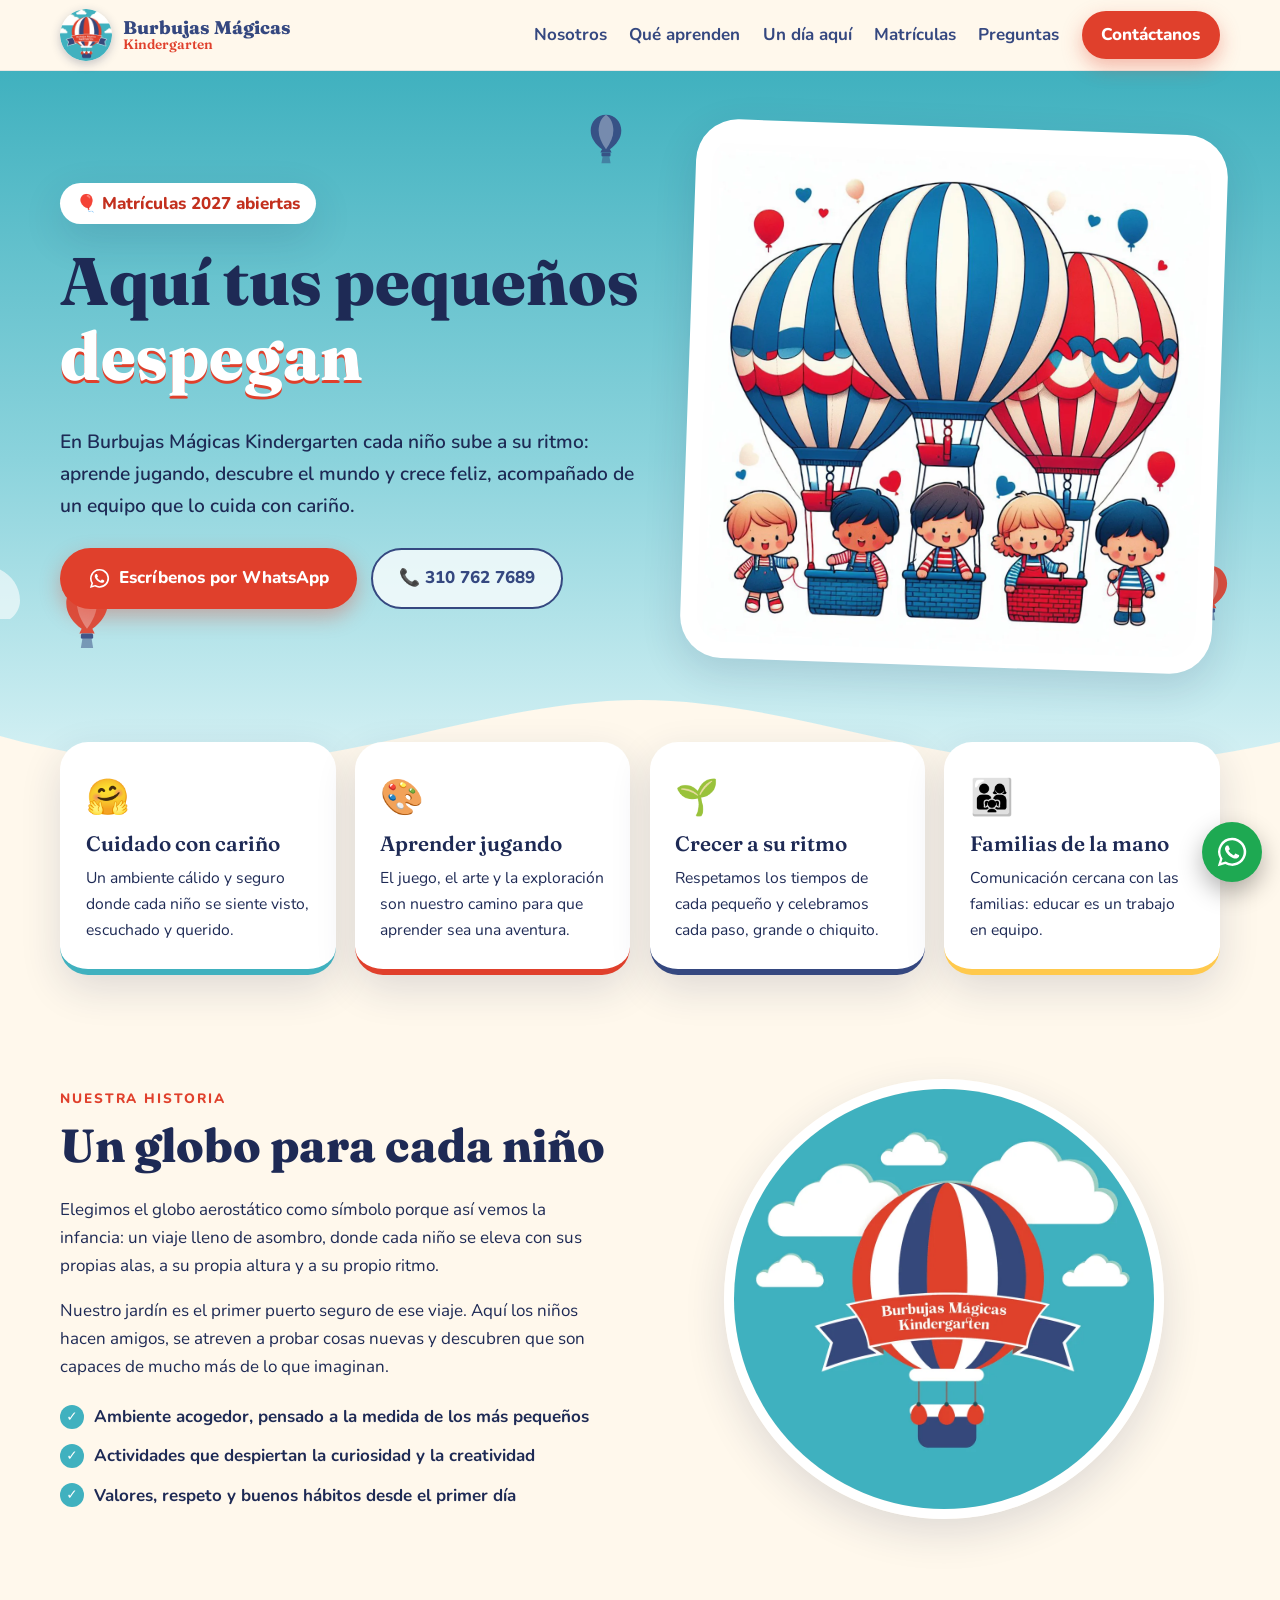
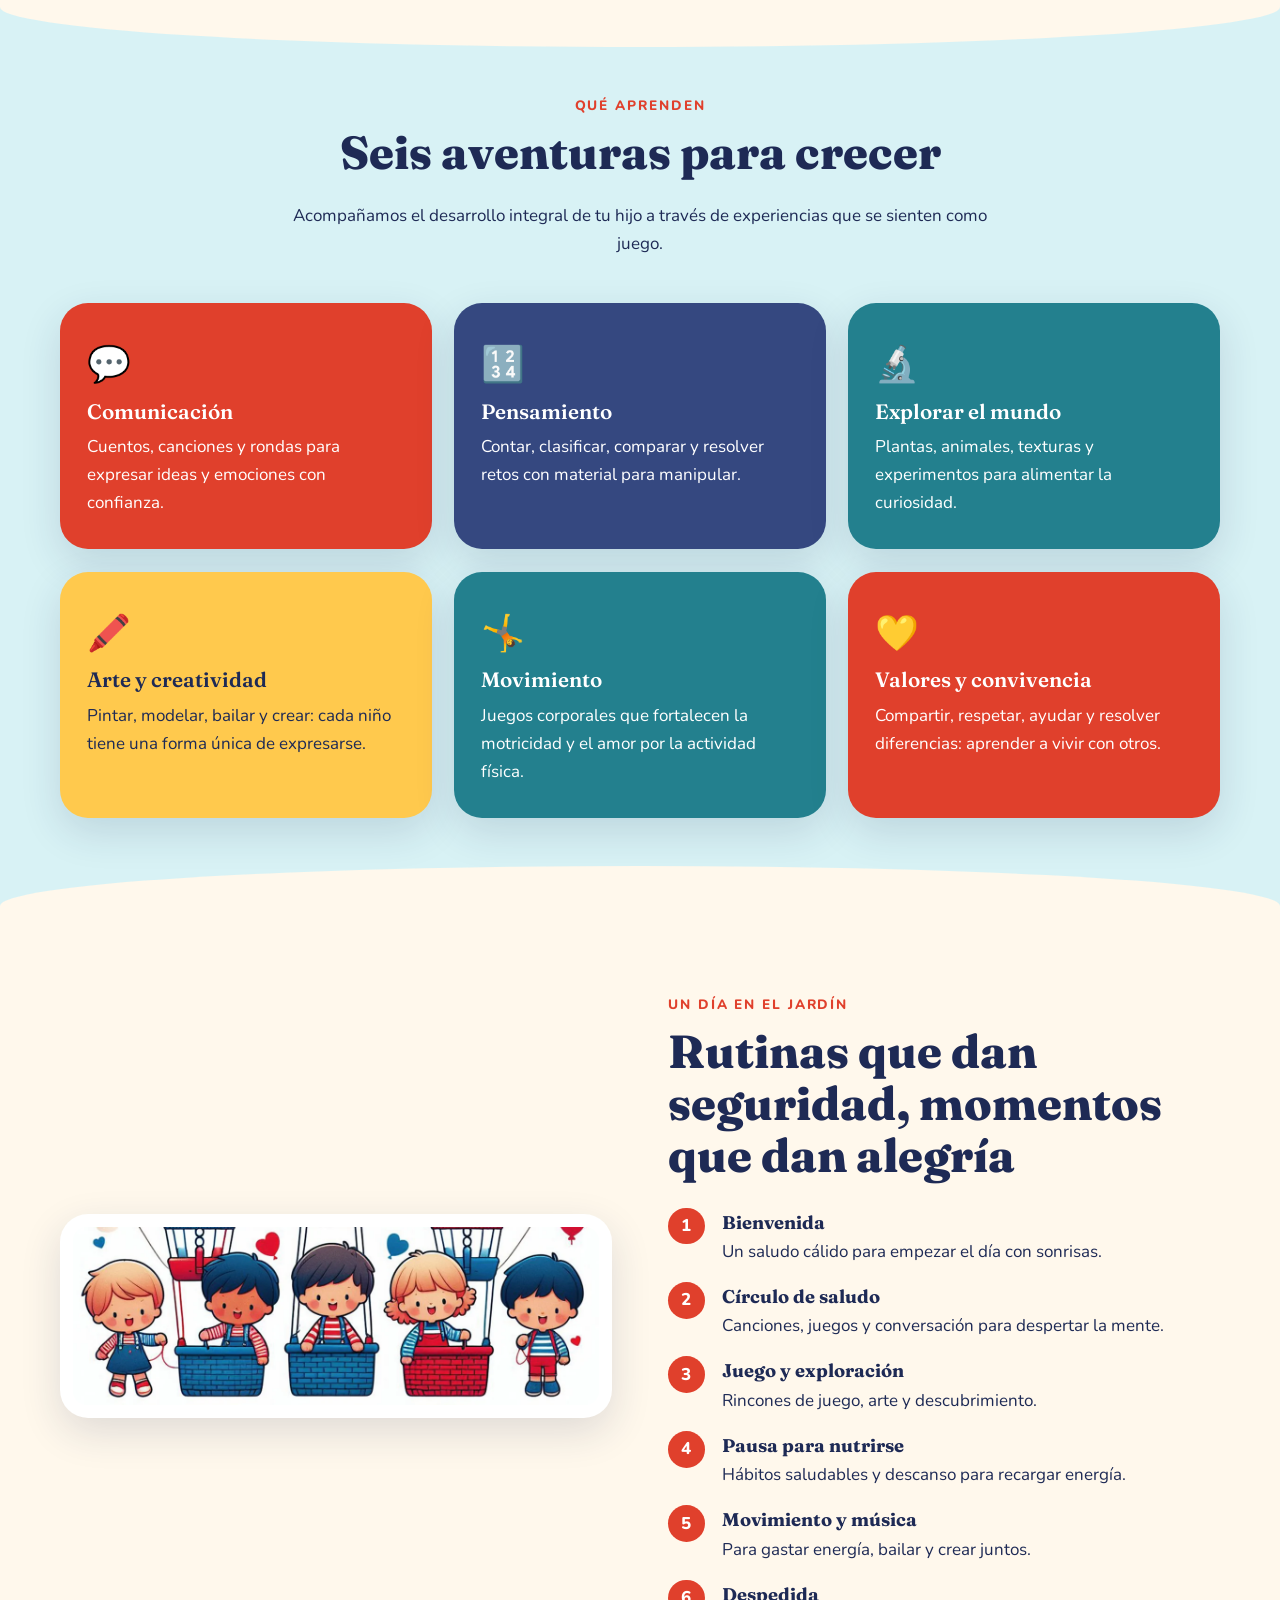
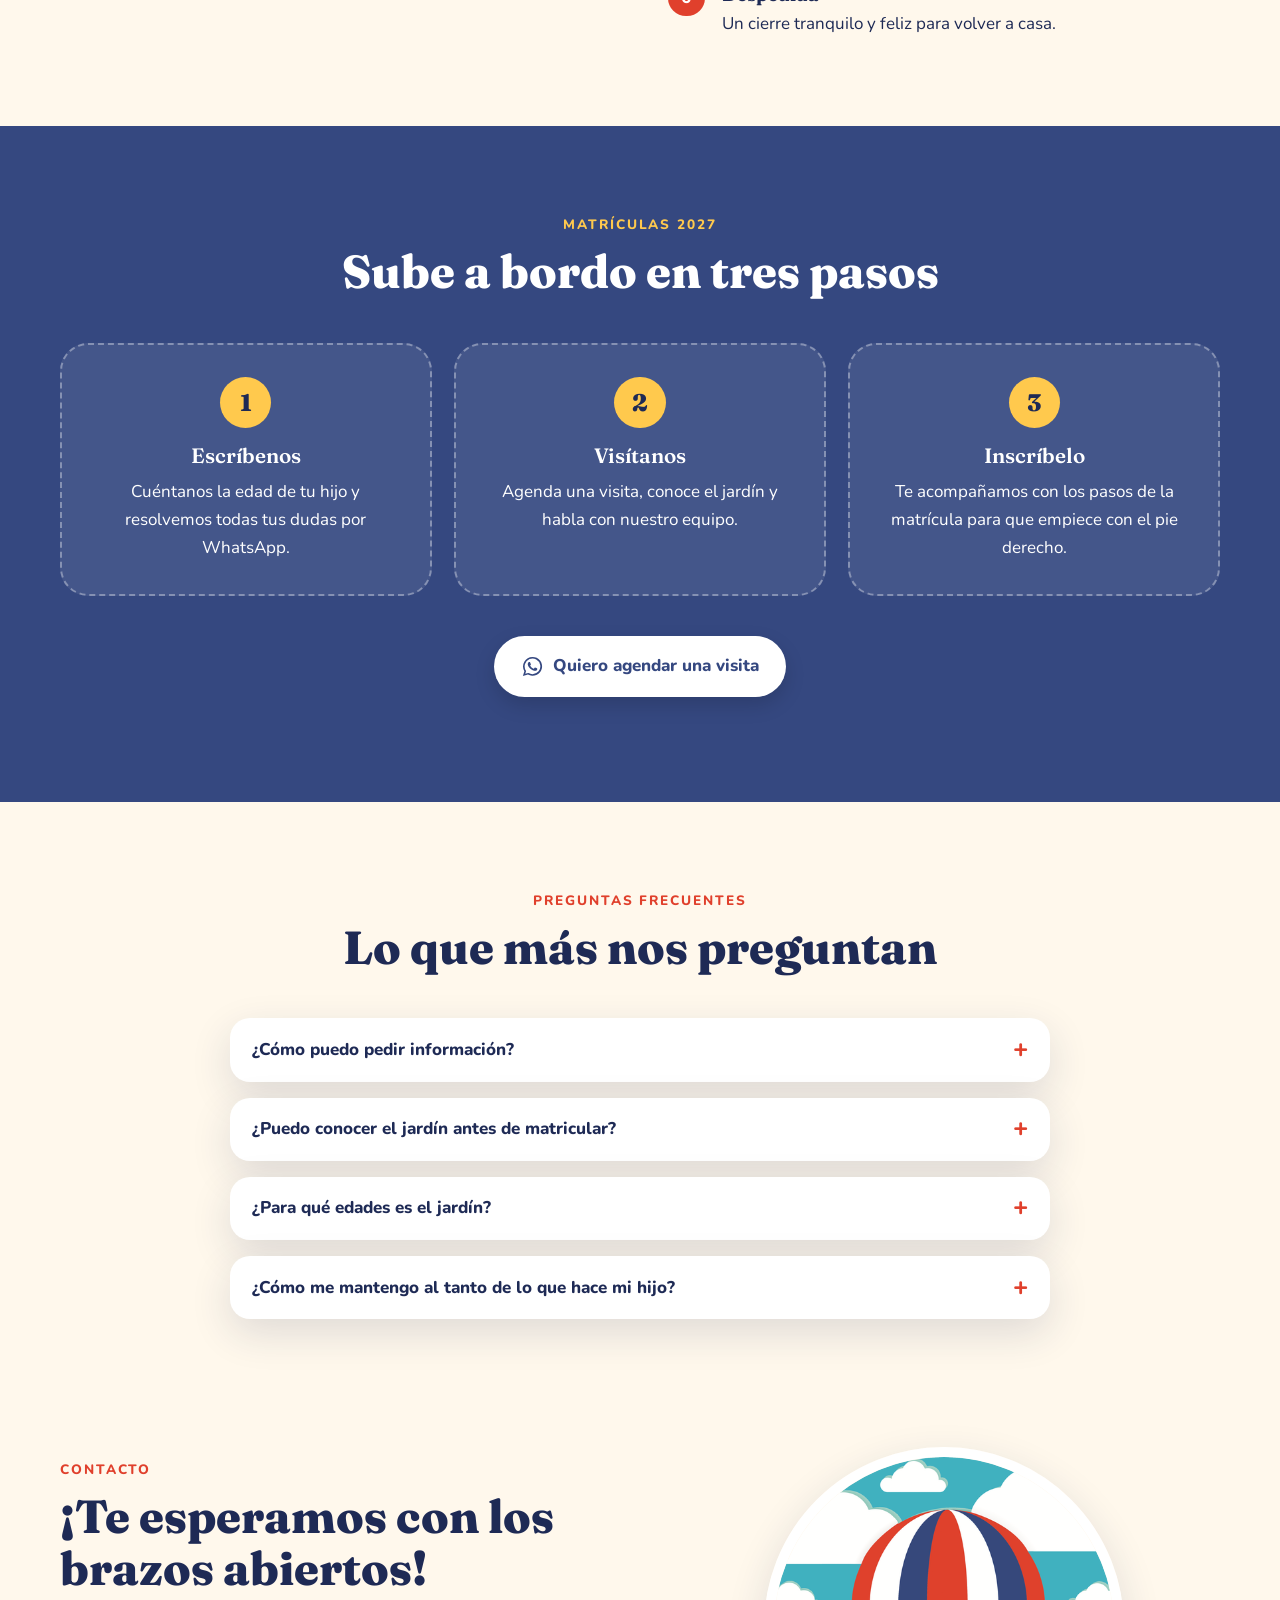
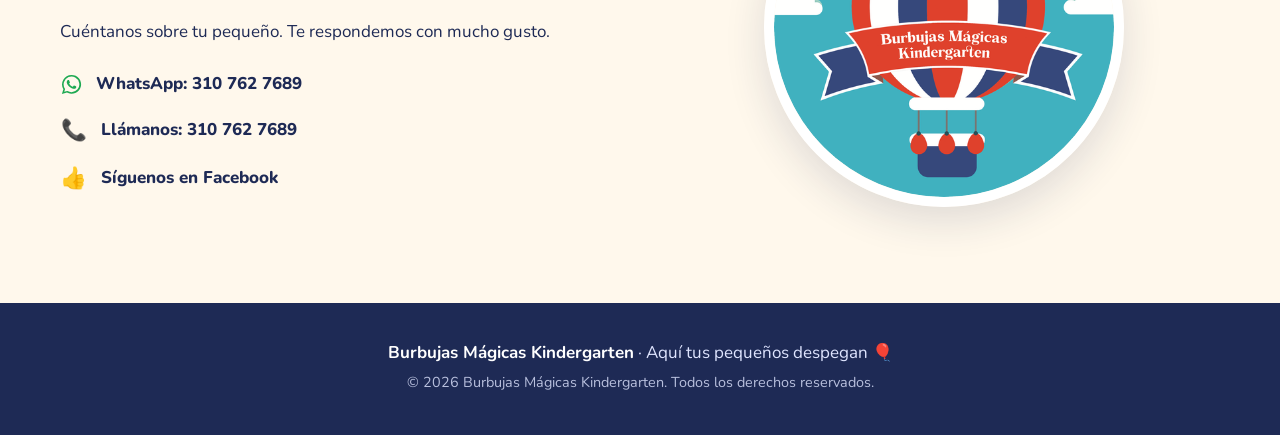
==== index.html @ 74371216 "Sitio web inicial de Burbujas Magicas Kindergarten" ====
<!doctype html>
<html lang="es-CO">
<head>
  <meta charset="utf-8">
  <meta name="viewport" content="width=device-width, initial-scale=1">
  <title>Burbujas Mágicas Kindergarten · Jardín infantil — Matrículas 2027</title>
  <meta name="description" content="Burbujas Mágicas Kindergarten: un jardín infantil donde tu hijo aprende jugando, crece feliz y despega con confianza. Matrículas 2027 abiertas. Escríbenos por WhatsApp.">
  <meta name="theme-color" content="#40B1BF">
  <link rel="canonical" href="https://nicolasdcubillos.github.io/burbujas-magicas-kindergarten/">
  <link rel="icon" type="image/png" href="assets/img/favicon.png">
  <link rel="apple-touch-icon" href="assets/img/favicon.png">

  <meta property="og:type" content="website">
  <meta property="og:locale" content="es_CO">
  <meta property="og:site_name" content="Burbujas Mágicas Kindergarten">
  <meta property="og:title" content="Burbujas Mágicas Kindergarten — Aquí tus pequeños despegan">
  <meta property="og:description" content="Aprender jugando, crecer felices. Matrículas 2027 abiertas.">
  <meta property="og:url" content="https://nicolasdcubillos.github.io/burbujas-magicas-kindergarten/">
  <meta property="og:image" content="https://nicolasdcubillos.github.io/burbujas-magicas-kindergarten/assets/img/og.jpg">
  <meta name="twitter:card" content="summary_large_image">

  <link rel="preconnect" href="https://fonts.googleapis.com">
  <link rel="preconnect" href="https://fonts.gstatic.com" crossorigin>
  <link href="https://fonts.googleapis.com/css2?family=Fraunces:opsz,wght@9..144,600;9..144,800&family=Nunito:wght@400;600;700;800&display=swap" rel="stylesheet">
  <link rel="stylesheet" href="assets/css/styles.css">

  <script type="application/ld+json">
  {
    "@context": "https://schema.org",
    "@type": "Preschool",
    "name": "Burbujas Mágicas Kindergarten",
    "description": "Jardín infantil donde los niños aprenden jugando y crecen felices.",
    "telephone": "+57 310 762 7689",
    "image": "https://nicolasdcubillos.github.io/burbujas-magicas-kindergarten/assets/img/og.jpg",
    "url": "https://nicolasdcubillos.github.io/burbujas-magicas-kindergarten/",
    "sameAs": ["https://www.facebook.com/profile.php?id=100054649501671"]
  }
  </script>
</head>
<body>
  <svg width="0" height="0" style="position:absolute" aria-hidden="true">
    <defs>
      <symbol id="balloon" viewBox="0 0 60 90">
        <path d="M30 2C14 2 3 15 3 30c0 14 9 25 20 33l-3 6h20l-3-6c11-8 20-19 20-33C57 15 46 2 30 2Z" fill="currentColor"/>
        <path d="M30 2c-9 6-13 17-13 28s5 22 13 33c8-11 13-22 13-33S39 8 30 2Z" fill="#fff" opacity=".35"/>
        <rect x="22" y="69" width="16" height="7" rx="2" fill="#354880"/>
        <path d="M24 76l-2 12h16l-2-12Z" fill="#354880" opacity=".55"/>
      </symbol>
      <symbol id="cloud" viewBox="0 0 120 60">
        <path d="M22 58C9 58 0 49 0 38c0-10 8-18 18-19C21 8 31 0 44 0c12 0 22 6 26 16 3-2 7-3 11-3 11 0 20 8 21 18 10 1 18 9 18 19 0 6-5 12-12 12H22Z" fill="#fff"/>
      </symbol>
      <symbol id="whatsapp" viewBox="0 0 24 24">
        <path fill="currentColor" d="M12.04 2a9.9 9.9 0 0 0-8.5 14.9L2 22l5.25-1.5A9.9 9.9 0 1 0 12.04 2Zm0 18.1a8.2 8.2 0 0 1-4.2-1.15l-.3-.18-3.1.89.9-3-.2-.31a8.2 8.2 0 1 1 6.9 3.75Zm4.5-6.15c-.25-.12-1.46-.72-1.69-.8-.22-.09-.39-.12-.55.12s-.63.8-.78.96c-.14.17-.29.18-.54.06a6.7 6.7 0 0 1-3.34-2.92c-.25-.43.25-.4.72-1.33.08-.17.04-.31-.02-.43-.06-.12-.55-1.33-.76-1.82-.2-.48-.4-.41-.55-.42h-.47c-.17 0-.43.06-.65.31s-.86.84-.86 2.05.88 2.38 1 2.55c.12.16 1.73 2.64 4.2 3.7 1.56.67 2.17.73 2.95.62.48-.07 1.46-.6 1.67-1.17.2-.58.2-1.07.14-1.17-.06-.1-.22-.16-.47-.28Z"/>
      </symbol>
    </defs>
  </svg>

  <a class="skip" href="#contenido">Saltar al contenido</a>

  <header class="header" id="top">
    <div class="wrap header-in">
      <a class="brand" href="#top" aria-label="Burbujas Mágicas Kindergarten — inicio">
        <img src="assets/img/logo-circulo.png" alt="" width="52" height="52">
        <span>Burbujas Mágicas<small>Kindergarten</small></span>
      </a>
      <button class="burger" aria-label="Abrir menú" aria-expanded="false" aria-controls="nav"><span></span><span></span><span></span></button>
      <nav class="nav" id="nav" aria-label="Principal">
        <a href="#nosotros">Nosotros</a>
        <a href="#aprendemos">Qué aprenden</a>
        <a href="#dia">Un día aquí</a>
        <a href="#matriculas">Matrículas</a>
        <a href="#preguntas">Preguntas</a>
        <a class="btn btn-red btn-sm" href="#contacto">Contáctanos</a>
      </nav>
    </div>
  </header>

  <main id="contenido">
    <section class="hero">
      <div class="sky" aria-hidden="true">
        <svg class="cloud c1"><use href="#cloud"/></svg>
        <svg class="cloud c2"><use href="#cloud"/></svg>
        <svg class="cloud c3"><use href="#cloud"/></svg>
        <svg class="float f1" style="color:#E0402C"><use href="#balloon"/></svg>
        <svg class="float f2" style="color:#354880"><use href="#balloon"/></svg>
        <svg class="float f3" style="color:#E0402C"><use href="#balloon"/></svg>
      </div>
      <div class="wrap hero-grid">
        <div class="hero-copy">
          <p class="pill">🎈 Matrículas 2027 abiertas</p>
          <h1>Aquí tus pequeños <em>despegan</em></h1>
          <p class="lead">En Burbujas Mágicas Kindergarten cada niño sube a su ritmo: aprende jugando, descubre el mundo y crece feliz, acompañado de un equipo que lo cuida con cariño.</p>
          <div class="cta">
            <a class="btn btn-red" data-wa href="https://wa.me/573107627689?text=Hola%2C%20quisiera%20informaci%C3%B3n%20sobre%20matr%C3%ADculas%202027%20en%20Burbujas%20M%C3%A1gicas%20Kindergarten" target="_blank" rel="noopener">
              <svg class="ico"><use href="#whatsapp"/></svg> Escríbenos por WhatsApp
            </a>
            <a class="btn btn-ghost" href="tel:+573107627689">📞 310 762 7689</a>
          </div>
        </div>
        <figure class="hero-art">
          <img src="assets/img/globos-ninos.webp" width="1200" height="1216" alt="Ilustración de cinco niños felices junto a tres globos aerostáticos de rayas rojas, azules y blancas" fetchpriority="high">
        </figure>
      </div>
      <svg class="wave" viewBox="0 0 1440 120" preserveAspectRatio="none" aria-hidden="true"><path d="M0 64c120 40 240 48 360 24s240-72 360-72 240 48 360 72 240 16 360-16v48H0Z" fill="#FFF8EC"/></svg>
    </section>

    <section class="values wrap" aria-label="Lo que nos hace especiales">
      <article class="card reveal"><span class="emoji">🤗</span><h3>Cuidado con cariño</h3><p>Un ambiente cálido y seguro donde cada niño se siente visto, escuchado y querido.</p></article>
      <article class="card reveal"><span class="emoji">🎨</span><h3>Aprender jugando</h3><p>El juego, el arte y la exploración son nuestro camino para que aprender sea una aventura.</p></article>
      <article class="card reveal"><span class="emoji">🌱</span><h3>Crecer a su ritmo</h3><p>Respetamos los tiempos de cada pequeño y celebramos cada paso, grande o chiquito.</p></article>
      <article class="card reveal"><span class="emoji">👨‍👩‍👧</span><h3>Familias de la mano</h3><p>Comunicación cercana con las familias: educar es un trabajo en equipo.</p></article>
    </section>

    <section class="about" id="nosotros">
      <div class="wrap about-grid">
        <div class="reveal">
          <p class="kicker">Nuestra historia</p>
          <h2>Un globo para cada niño</h2>
          <p>Elegimos el globo aerostático como símbolo porque así vemos la infancia: un viaje lleno de asombro, donde cada niño se eleva con sus propias alas, a su propia altura y a su propio ritmo.</p>
          <p>Nuestro jardín es el primer puerto seguro de ese viaje. Aquí los niños hacen amigos, se atreven a probar cosas nuevas y descubren que son capaces de mucho más de lo que imaginan.</p>
          <ul class="ticks">
            <li>Ambiente acogedor, pensado a la medida de los más pequeños</li>
            <li>Actividades que despiertan la curiosidad y la creatividad</li>
            <li>Valores, respeto y buenos hábitos desde el primer día</li>
          </ul>
        </div>
        <div class="about-art reveal">
          <img src="assets/img/logo-fondo.webp" width="1000" height="1000" alt="Logo de Burbujas Mágicas Kindergarten: un globo aerostático rojo, azul y blanco entre nubes" loading="lazy">
        </div>
      </div>
    </section>

    <section class="learn" id="aprendemos">
      <div class="wrap">
        <div class="section-head reveal">
          <p class="kicker">Qué aprenden</p>
          <h2>Seis aventuras para crecer</h2>
          <p>Acompañamos el desarrollo integral de tu hijo a través de experiencias que se sienten como juego.</p>
        </div>
        <div class="grid3">
          <article class="tile t-red reveal"><span class="emoji">💬</span><h3>Comunicación</h3><p>Cuentos, canciones y rondas para expresar ideas y emociones con confianza.</p></article>
          <article class="tile t-navy reveal"><span class="emoji">🔢</span><h3>Pensamiento</h3><p>Contar, clasificar, comparar y resolver retos con material para manipular.</p></article>
          <article class="tile t-teal reveal"><span class="emoji">🔬</span><h3>Explorar el mundo</h3><p>Plantas, animales, texturas y experimentos para alimentar la curiosidad.</p></article>
          <article class="tile t-sun reveal"><span class="emoji">🖍️</span><h3>Arte y creatividad</h3><p>Pintar, modelar, bailar y crear: cada niño tiene una forma única de expresarse.</p></article>
          <article class="tile t-teal reveal"><span class="emoji">🤸</span><h3>Movimiento</h3><p>Juegos corporales que fortalecen la motricidad y el amor por la actividad física.</p></article>
          <article class="tile t-red reveal"><span class="emoji">💛</span><h3>Valores y convivencia</h3><p>Compartir, respetar, ayudar y resolver diferencias: aprender a vivir con otros.</p></article>
        </div>
      </div>
    </section>

    <section class="day" id="dia">
      <div class="wrap day-grid">
        <div class="day-art reveal">
          <img src="assets/img/ninos.webp" width="1120" height="380" alt="Cinco niños sonrientes, ilustración de Burbujas Mágicas" loading="lazy">
        </div>
        <div class="reveal">
          <p class="kicker">Un día en el jardín</p>
          <h2>Rutinas que dan seguridad, momentos que dan alegría</h2>
          <ol class="steps">
            <li><b>Bienvenida</b><span>Un saludo cálido para empezar el día con sonrisas.</span></li>
            <li><b>Círculo de saludo</b><span>Canciones, juegos y conversación para despertar la mente.</span></li>
            <li><b>Juego y exploración</b><span>Rincones de juego, arte y descubrimiento.</span></li>
            <li><b>Pausa para nutrirse</b><span>Hábitos saludables y descanso para recargar energía.</span></li>
            <li><b>Movimiento y música</b><span>Para gastar energía, bailar y crear juntos.</span></li>
            <li><b>Despedida</b><span>Un cierre tranquilo y feliz para volver a casa.</span></li>
          </ol>
        </div>
      </div>
    </section>

    <section class="enroll" id="matriculas">
      <div class="wrap">
        <div class="section-head reveal">
          <p class="kicker light">Matrículas 2027</p>
          <h2>Sube a bordo en tres pasos</h2>
        </div>
        <div class="grid3 steps3">
          <div class="step reveal"><span class="num">1</span><h3>Escríbenos</h3><p>Cuéntanos la edad de tu hijo y resolvemos todas tus dudas por WhatsApp.</p></div>
          <div class="step reveal"><span class="num">2</span><h3>Visítanos</h3><p>Agenda una visita, conoce el jardín y habla con nuestro equipo.</p></div>
          <div class="step reveal"><span class="num">3</span><h3>Inscríbelo</h3><p>Te acompañamos con los pasos de la matrícula para que empiece con el pie derecho.</p></div>
        </div>
        <p class="center reveal"><a class="btn btn-white" data-wa href="https://wa.me/573107627689?text=Hola%2C%20quisiera%20agendar%20una%20visita%20a%20Burbujas%20M%C3%A1gicas%20Kindergarten" target="_blank" rel="noopener"><svg class="ico"><use href="#whatsapp"/></svg> Quiero agendar una visita</a></p>
      </div>
    </section>

    <section class="faq" id="preguntas">
      <div class="wrap narrow">
        <div class="section-head reveal">
          <p class="kicker">Preguntas frecuentes</p>
          <h2>Lo que más nos preguntan</h2>
        </div>
        <details class="reveal"><summary>¿Cómo puedo pedir información?</summary><p>Escríbenos por WhatsApp o llámanos al 310 762 7689. Con gusto te contamos los niveles disponibles y cómo es el proceso de matrícula.</p></details>
        <details class="reveal"><summary>¿Puedo conocer el jardín antes de matricular?</summary><p>¡Claro! Nos encanta recibir a las familias. Escríbenos para coordinar una visita.</p></details>
        <details class="reveal"><summary>¿Para qué edades es el jardín?</summary><p>Escríbenos con la edad de tu hijo y te indicamos el nivel que le corresponde para 2027.</p></details>
        <details class="reveal"><summary>¿Cómo me mantengo al tanto de lo que hace mi hijo?</summary><p>Compartimos novedades y actividades en nuestra página de Facebook y mantenemos comunicación cercana con las familias.</p></details>
      </div>
    </section>

    <section class="contact" id="contacto">
      <div class="wrap contact-grid">
        <div class="reveal">
          <p class="kicker">Contacto</p>
          <h2>¡Te esperamos con los brazos abiertos!</h2>
          <p>Cuéntanos sobre tu pequeño. Te respondemos con mucho gusto.</p>
          <ul class="contact-list">
            <li><svg class="ico"><use href="#whatsapp"/></svg><a data-wa href="https://wa.me/573107627689" target="_blank" rel="noopener">WhatsApp: 310 762 7689</a></li>
            <li><span class="ico-e">📞</span><a href="tel:+573107627689">Llámanos: 310 762 7689</a></li>
            <li><span class="ico-e">👍</span><a href="https://www.facebook.com/profile.php?id=100054649501671" target="_blank" rel="noopener">Síguenos en Facebook</a></li>
          </ul>
        </div>
        <div class="contact-art reveal">
          <img src="assets/img/logo-circulo.png" width="512" height="512" alt="Logo de Burbujas Mágicas Kindergarten" loading="lazy">
        </div>
      </div>
    </section>
  </main>

  <footer class="footer">
    <div class="wrap">
      <p><b>Burbujas Mágicas Kindergarten</b> · Aquí tus pequeños despegan 🎈</p>
      <p class="small">© <span id="year">2026</span> Burbujas Mágicas Kindergarten. Todos los derechos reservados.</p>
    </div>
  </footer>

  <a class="wa-float" data-wa href="https://wa.me/573107627689?text=Hola%2C%20quisiera%20informaci%C3%B3n%20sobre%20Burbujas%20M%C3%A1gicas%20Kindergarten" target="_blank" rel="noopener" aria-label="Escríbenos por WhatsApp">
    <svg><use href="#whatsapp"/></svg>
  </a>

  <script src="assets/js/main.js" defer></script>
</body>
</html>
---- assets/css/styles.css ----
:root {
  --teal: #40b1bf;
  --teal-dark: #23808e;
  --navy: #354880;
  --ink: #1e2a55;
  --red: #e0402c;
  --red-dark: #c3301e;
  --cream: #fff8ec;
  --sky: #d8f2f5;
  --sun: #ffc94d;
  --radius: 28px;
  --shadow: 0 14px 40px rgba(30, 42, 85, 0.14);
  --font-head: "Fraunces", Georgia, serif;
  --font-body: "Nunito", system-ui, -apple-system, "Segoe UI", sans-serif;
}

*, *::before, *::after { box-sizing: border-box; }
html { scroll-behavior: smooth; scroll-padding-top: 84px; }
body {
  margin: 0;
  font-family: var(--font-body);
  font-size: 1.0625rem;
  line-height: 1.65;
  color: var(--ink);
  background: var(--cream);
  -webkit-font-smoothing: antialiased;
}
img { max-width: 100%; height: auto; display: block; }
a { color: inherit; }
h1, h2, h3 { font-family: var(--font-head); line-height: 1.12; margin: 0 0 .5em; color: var(--ink); }
h1 { font-size: clamp(2.4rem, 6vw, 4.2rem); font-weight: 800; }
h2 { font-size: clamp(1.9rem, 4vw, 2.9rem); font-weight: 800; }
h3 { font-size: 1.3rem; font-weight: 600; }
p { margin: 0 0 1em; }
.wrap { width: min(1160px, 100% - 2.5rem); margin-inline: auto; }
.narrow { width: min(820px, 100% - 2.5rem); }
.center { text-align: center; }
.skip { position: absolute; left: -999px; top: 8px; background: #fff; padding: .5rem 1rem; border-radius: 8px; z-index: 100; }
.skip:focus { left: 8px; }
:focus-visible { outline: 3px solid var(--sun); outline-offset: 3px; border-radius: 6px; }

/* Header */
.header { position: sticky; top: 0; z-index: 50; background: rgba(255, 248, 236, .92); backdrop-filter: blur(10px); border-bottom: 1px solid rgba(53, 72, 128, .1); }
.header-in { display: flex; align-items: center; justify-content: space-between; padding: .55rem 0; gap: 1rem; }
.brand { display: flex; align-items: center; gap: .7rem; text-decoration: none; font-family: var(--font-head); font-weight: 800; font-size: 1.15rem; line-height: 1.05; color: var(--navy); }
.brand img { border-radius: 50%; box-shadow: 0 3px 10px rgba(30, 42, 85, .25); }
.brand small { display: block; font-weight: 600; font-size: .85rem; color: var(--red); }
.nav { display: flex; align-items: center; gap: 1.4rem; font-weight: 700; }
.nav a { text-decoration: none; color: var(--navy); }
.nav a:not(.btn):hover { color: var(--red); }
.burger { display: none; background: none; border: 0; padding: .6rem; cursor: pointer; }
.burger span { display: block; width: 26px; height: 3px; margin: 5px 0; background: var(--navy); border-radius: 3px; transition: transform .25s, opacity .25s; }
.burger[aria-expanded="true"] span:nth-child(1) { transform: translateY(8px) rotate(45deg); }
.burger[aria-expanded="true"] span:nth-child(2) { opacity: 0; }
.burger[aria-expanded="true"] span:nth-child(3) { transform: translateY(-8px) rotate(-45deg); }

/* Buttons */
.btn { display: inline-flex; align-items: center; gap: .55rem; padding: .9rem 1.6rem; border-radius: 999px; font-weight: 800; text-decoration: none; border: 2px solid transparent; transition: transform .2s, box-shadow .2s, background .2s; cursor: pointer; }
.btn:hover { transform: translateY(-3px); }
.btn-sm { padding: .5rem 1.1rem; }
.btn-red { background: var(--red); color: #fff !important; box-shadow: 0 8px 20px rgba(224, 64, 44, .35); }
.btn-red:hover { background: var(--red-dark); }
.btn-ghost { background: rgba(255, 255, 255, .75); color: var(--navy); border-color: var(--navy); }
.btn-white { background: #fff; color: var(--navy); box-shadow: 0 8px 20px rgba(0, 0, 0, .15); }
.ico { width: 1.35em; height: 1.35em; flex: none; }

/* Hero */
.hero { position: relative; background: linear-gradient(180deg, var(--teal) 0%, #8bd3dc 55%, var(--sky) 100%); overflow: hidden; padding: 3.5rem 0 7rem; }
.hero-grid { position: relative; z-index: 2; display: grid; grid-template-columns: 1.05fr .95fr; gap: 2.5rem; align-items: center; }
.hero h1 { color: var(--ink); }
.hero h1 em { font-style: normal; color: #fff; text-shadow: 0 3px 0 var(--red); }
.lead { font-size: 1.2rem; font-weight: 600; max-width: 34em; color: var(--ink); }
.pill { display: inline-block; background: #fff; color: var(--red-dark); font-weight: 800; padding: .4rem 1rem; border-radius: 999px; box-shadow: var(--shadow); margin-bottom: 1.2rem; }
.cta { display: flex; flex-wrap: wrap; gap: .9rem; margin-top: 1.6rem; }
.hero-art { margin: 0; background: #fff; padding: 1rem; border-radius: 42px; box-shadow: var(--shadow); transform: rotate(2deg); animation: bob 6s ease-in-out infinite; }
.hero-art img { border-radius: 30px; }
.wave { position: absolute; bottom: -1px; left: 0; width: 100%; height: 90px; z-index: 1; }

.sky { position: absolute; inset: 0; z-index: 0; pointer-events: none; }
.cloud { position: absolute; fill: #fff; opacity: .9; width: 180px; height: 90px; animation: drift 60s linear infinite; }
.c1 { top: 8%; left: -200px; }
.c2 { top: 36%; left: -200px; width: 120px; height: 60px; animation-duration: 80s; animation-delay: -30s; opacity: .7; }
.c3 { top: 62%; left: -200px; width: 220px; height: 110px; animation-duration: 100s; animation-delay: -55s; opacity: .6; }
.float { position: absolute; width: 46px; height: 70px; animation: rise 9s ease-in-out infinite; opacity: .9; }
.f1 { left: 5%; bottom: 18%; }
.f2 { left: 46%; top: 6%; width: 34px; height: 52px; animation-delay: -3s; }
.f3 { right: 4%; bottom: 22%; width: 38px; height: 58px; animation-delay: -6s; }

@keyframes drift { to { transform: translateX(calc(100vw + 400px)); } }
@keyframes bob { 50% { transform: rotate(2deg) translateY(-12px); } }
@keyframes rise { 50% { transform: translateY(-26px) rotate(4deg); } }

/* Sections */
section { position: relative; }
.kicker { font-weight: 800; text-transform: uppercase; letter-spacing: .14em; font-size: .85rem; color: var(--red); margin-bottom: .6rem; }
.kicker.light { color: var(--sun); }
.section-head { text-align: center; max-width: 720px; margin: 0 auto 2.8rem; }

.values { display: grid; grid-template-columns: repeat(4, 1fr); gap: 1.2rem; margin-top: -2.2rem; position: relative; z-index: 3; padding-bottom: 4.5rem; }
.card { background: #fff; padding: 1.6rem; border-radius: var(--radius); box-shadow: var(--shadow); border-bottom: 6px solid var(--teal); }
.card:nth-child(2) { border-color: var(--red); }
.card:nth-child(3) { border-color: var(--navy); }
.card:nth-child(4) { border-color: var(--sun); }
.card p { margin: 0; font-size: .98rem; }
.emoji { font-size: 2.2rem; display: block; margin-bottom: .4rem; }

.about { padding: 2rem 0 5.5rem; }
.about-grid, .day-grid, .contact-grid { display: grid; grid-template-columns: 1fr 1fr; gap: 3.5rem; align-items: center; }
.about-art img { border-radius: 50%; box-shadow: var(--shadow); border: 10px solid #fff; max-width: min(440px, 100%); margin-inline: auto; }
.ticks { list-style: none; padding: 0; margin: 1.4rem 0 0; display: grid; gap: .7rem; }
.ticks li { padding-left: 2.1rem; position: relative; font-weight: 700; }
.ticks li::before { content: "✓"; position: absolute; left: 0; top: .1rem; width: 1.5rem; height: 1.5rem; border-radius: 50%; background: var(--teal); color: #fff; display: grid; place-items: center; font-size: .85rem; }

.learn { background: var(--sky); padding: 5.5rem 0; }
.learn::before, .learn::after { content: ""; position: absolute; left: 0; right: 0; height: 40px; background: var(--cream); }
.learn::before { top: 0; border-radius: 0 0 50% 50% / 0 0 100% 100%; }
.learn::after { bottom: 0; border-radius: 50% 50% 0 0 / 100% 100% 0 0; }
.grid3 { display: grid; grid-template-columns: repeat(3, 1fr); gap: 1.4rem; }
.tile { padding: 2rem 1.7rem; border-radius: var(--radius); color: #fff; box-shadow: var(--shadow); transition: transform .25s; }
.tile:hover { transform: translateY(-6px) rotate(-1deg); }
.tile h3, .tile p { color: inherit; }
.tile p { margin: 0; }
.t-red { background: var(--red); }
.t-navy { background: var(--navy); }
.t-teal { background: var(--teal-dark); }
.t-sun { background: var(--sun); color: var(--ink); }

.day { padding: 5.5rem 0; }
.day-art img { border-radius: var(--radius); box-shadow: var(--shadow); background: #fff; padding: .8rem; }
.steps { list-style: none; counter-reset: s; padding: 0; margin: 1.6rem 0 0; display: grid; gap: 1rem; }
.steps li { counter-increment: s; position: relative; padding-left: 3.4rem; display: grid; }
.steps li::before { content: counter(s); position: absolute; left: 0; top: 0; width: 2.3rem; height: 2.3rem; border-radius: 50%; background: var(--red); color: #fff; font-weight: 800; display: grid; place-items: center; }
.steps b { font-family: var(--font-head); font-size: 1.15rem; }

.enroll { background: var(--navy); color: #fff; padding: 5.5rem 0; overflow: hidden; }
.enroll h2, .enroll h3 { color: #fff; }
.steps3 { margin-bottom: 2.5rem; }
.step { background: rgba(255, 255, 255, .08); border: 2px dashed rgba(255, 255, 255, .35); border-radius: var(--radius); padding: 2rem 1.7rem; text-align: center; }
.step p { margin: 0; }
.num { display: grid; place-items: center; width: 3.2rem; height: 3.2rem; margin: 0 auto 1rem; border-radius: 50%; background: var(--sun); color: var(--ink); font-family: var(--font-head); font-weight: 800; font-size: 1.5rem; }

.faq { padding: 5.5rem 0 4rem; }
details { background: #fff; border-radius: 20px; box-shadow: var(--shadow); margin-bottom: 1rem; padding: 1.1rem 1.4rem; }
summary { cursor: pointer; font-weight: 800; list-style: none; display: flex; justify-content: space-between; gap: 1rem; }
summary::-webkit-details-marker { display: none; }
summary::after { content: "+"; color: var(--red); font-size: 1.6rem; line-height: 1; transition: transform .25s; }
details[open] summary::after { transform: rotate(45deg); }
details p { margin: .8rem 0 0; }

.contact { padding: 3rem 0 6rem; }
.contact-list { list-style: none; padding: 0; display: grid; gap: .9rem; margin: 1.5rem 0 0; font-weight: 800; }
.contact-list li { display: flex; align-items: center; gap: .8rem; }
.contact-list .ico { color: #1ea952; }
.ico-e { font-size: 1.3rem; width: 1.35em; text-align: center; }
.contact-list a { text-decoration: none; }
.contact-list a:hover { color: var(--red); text-decoration: underline; }
.contact-art img { width: min(360px, 80%); margin-inline: auto; border-radius: 50%; box-shadow: var(--shadow); border: 10px solid #fff; animation: bob 7s ease-in-out infinite; }

.footer { background: var(--ink); color: #dfe5ff; text-align: center; padding: 2.2rem 0; }
.footer p { margin: 0 0 .3rem; }
.footer b { color: #fff; }
.small { font-size: .9rem; opacity: .8; }

.wa-float { position: fixed; right: 1.1rem; bottom: 1.1rem; z-index: 60; width: 60px; height: 60px; border-radius: 50%; background: #1ea952; color: #fff; display: grid; place-items: center; box-shadow: 0 10px 25px rgba(0, 0, 0, .3); transition: transform .2s; }
.wa-float:hover { transform: scale(1.08); }
.wa-float svg { width: 34px; height: 34px; }

/* Reveal on scroll */
.js .reveal { opacity: 0; transform: translateY(26px); transition: opacity .7s ease, transform .7s ease; }
.js .reveal.in { opacity: 1; transform: none; }

@media (max-width: 960px) {
  .values { grid-template-columns: repeat(2, 1fr); }
  .grid3 { grid-template-columns: repeat(2, 1fr); }
}
@media (max-width: 820px) {
  .burger { display: block; }
  .nav { position: absolute; top: 100%; left: 0; right: 0; flex-direction: column; align-items: stretch; gap: 0; background: var(--cream); padding: .5rem 1.25rem 1.2rem; box-shadow: 0 16px 24px rgba(30, 42, 85, .15); display: none; }
  .nav.open { display: flex; }
  .nav a { padding: .8rem 0; border-bottom: 1px solid rgba(53, 72, 128, .1); }
  .nav .btn { margin-top: .8rem; justify-content: center; border: 0; }
  .hero-grid, .about-grid, .day-grid, .contact-grid { grid-template-columns: minmax(0, 1fr); }
  .hero { padding-top: 2rem; }
  .hero-art { max-width: 460px; margin-inline: auto; }
  .day-art { order: 2; }
}
@media (max-width: 600px) {
  .values, .grid3 { grid-template-columns: 1fr; }
  .brand { font-size: 1rem; }
  .btn { width: 100%; justify-content: center; }
  .btn-sm { width: auto; }
}
@media (prefers-reduced-motion: reduce) {
  *, *::before, *::after { animation: none !important; transition: none !important; scroll-behavior: auto !important; }
  .js .reveal { opacity: 1; transform: none; }
}
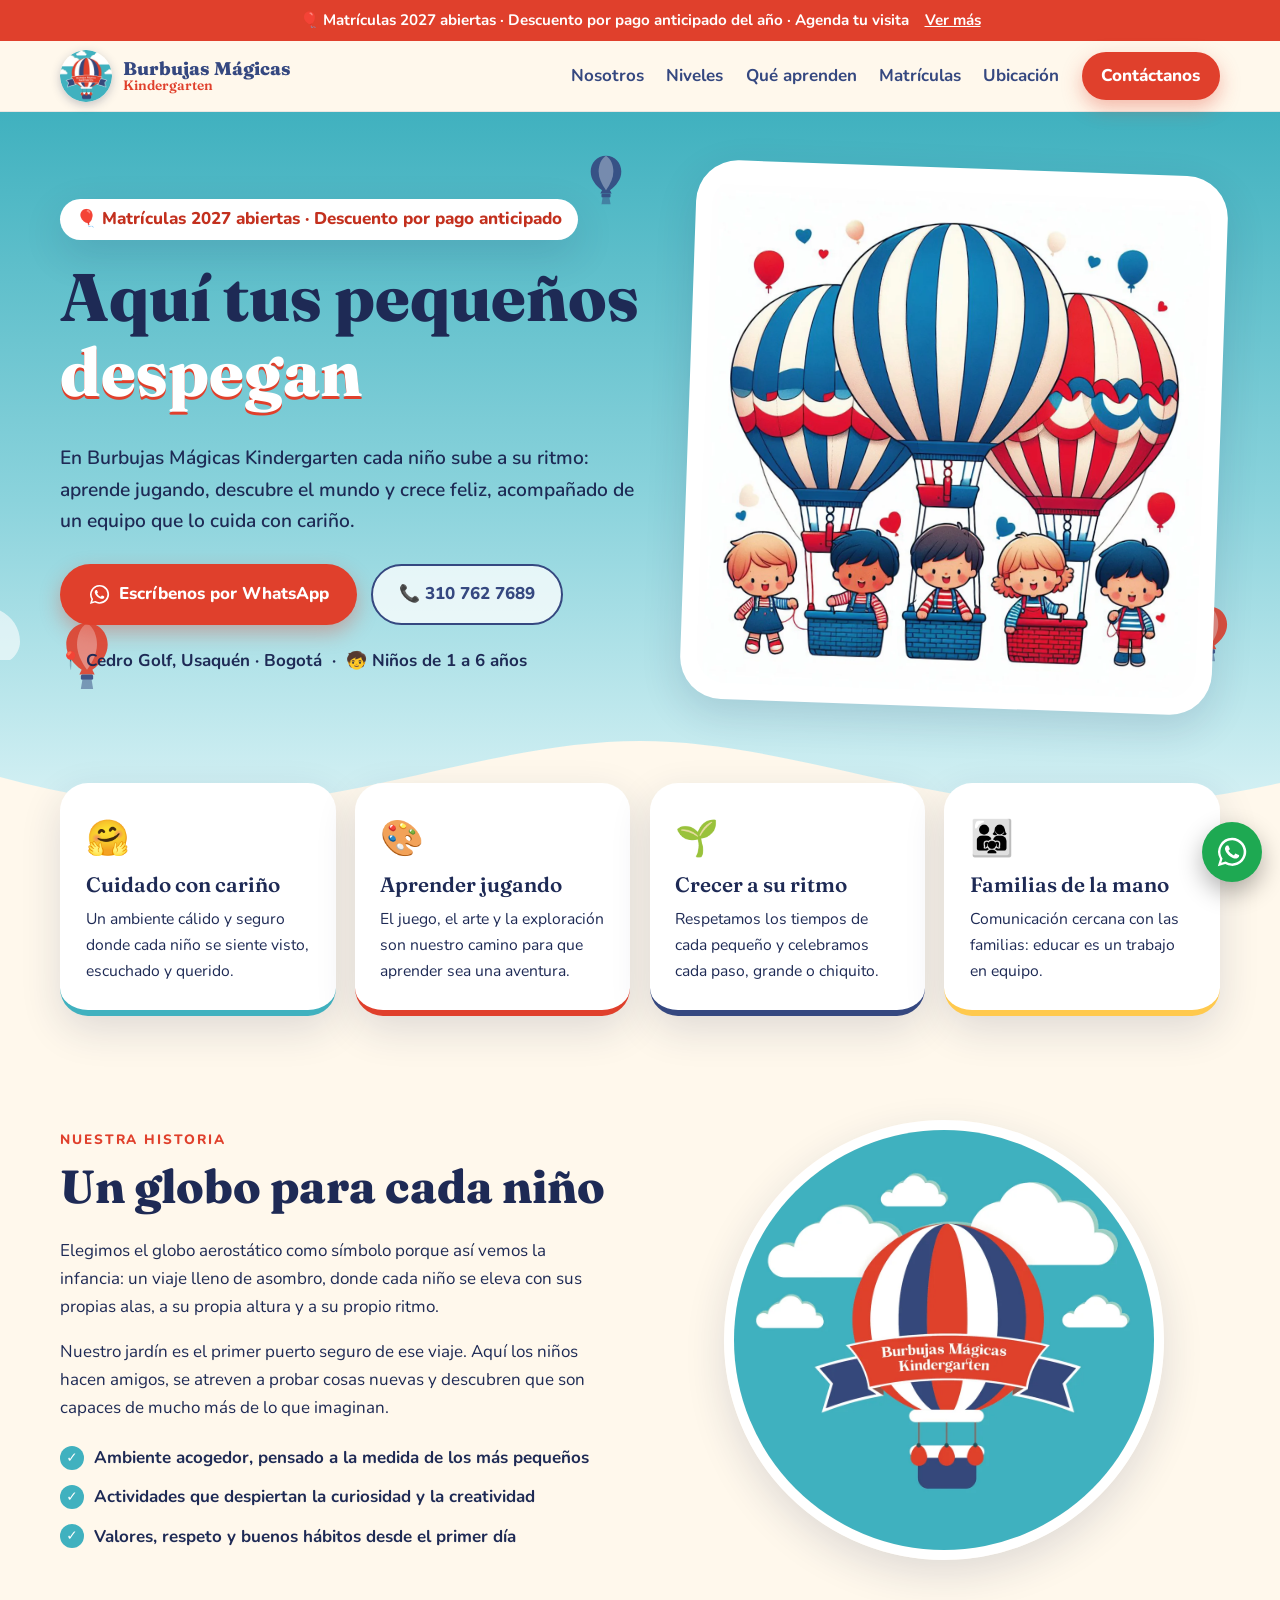
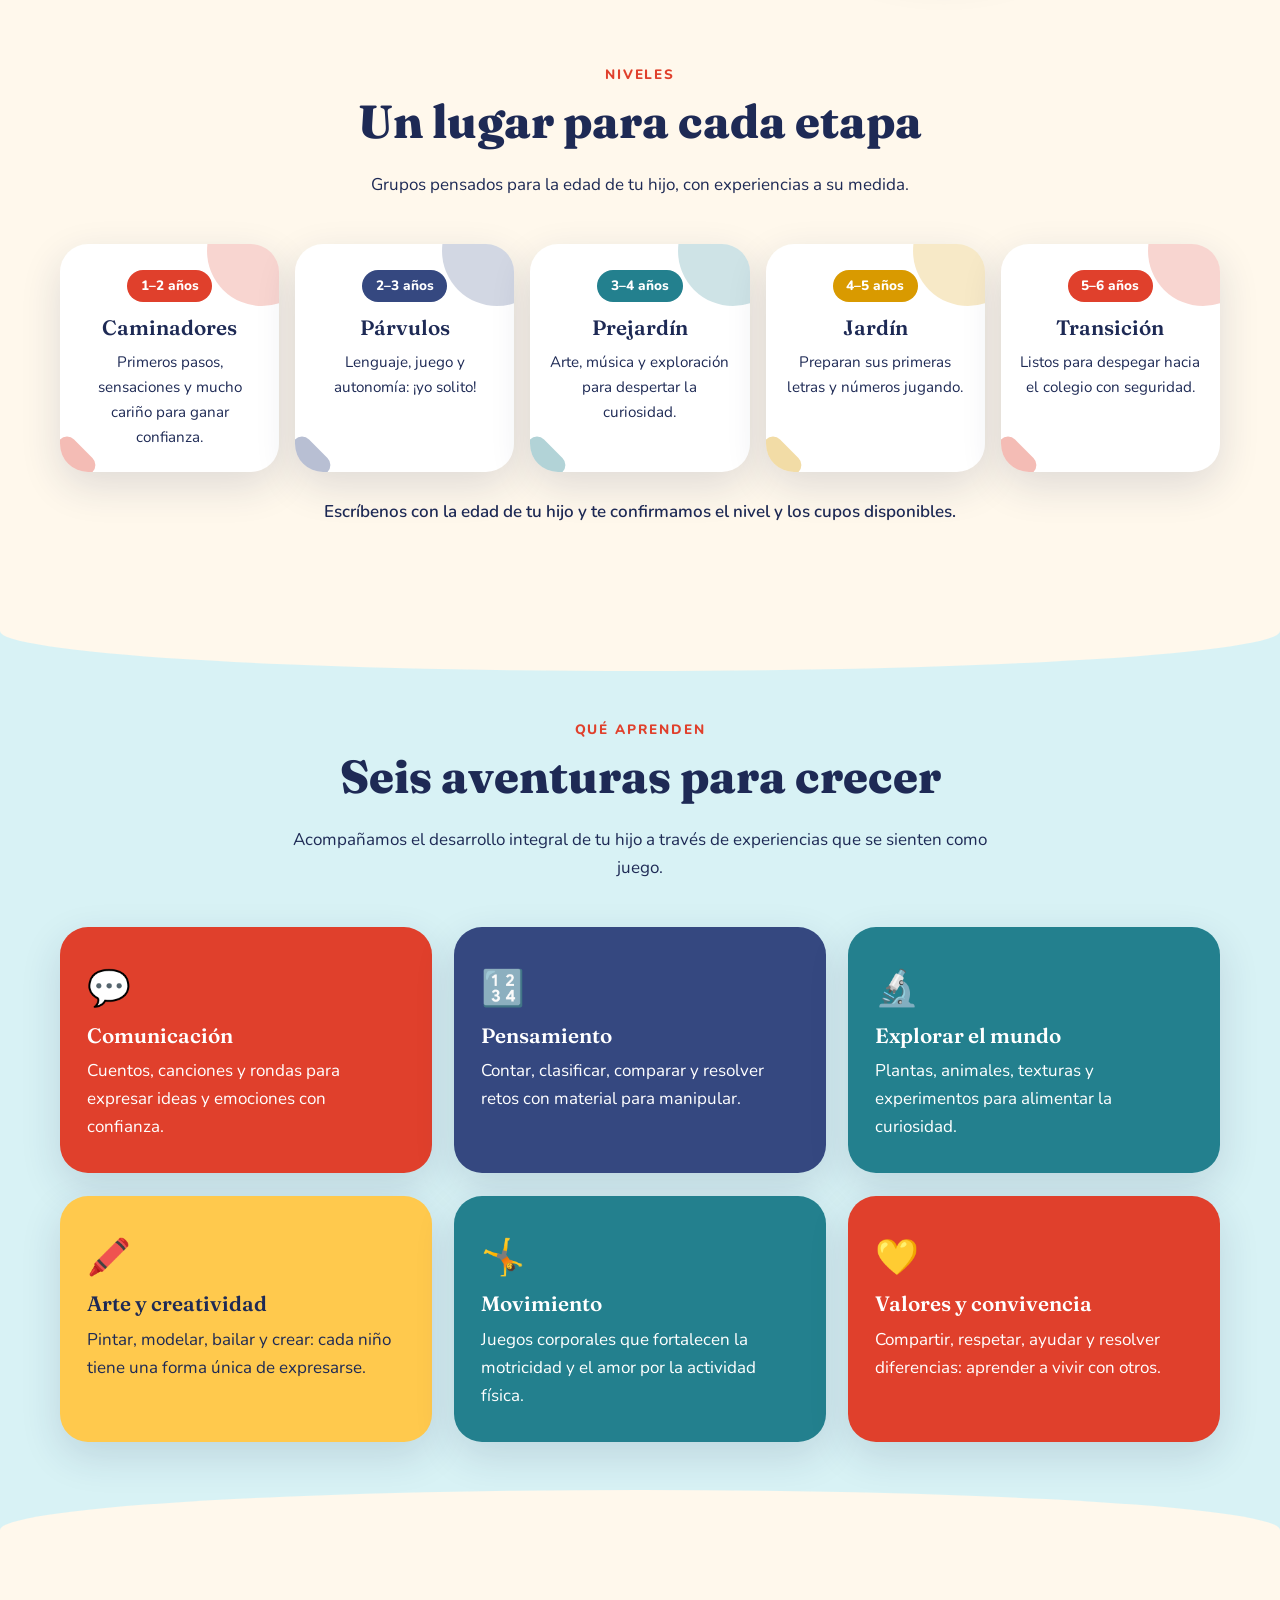
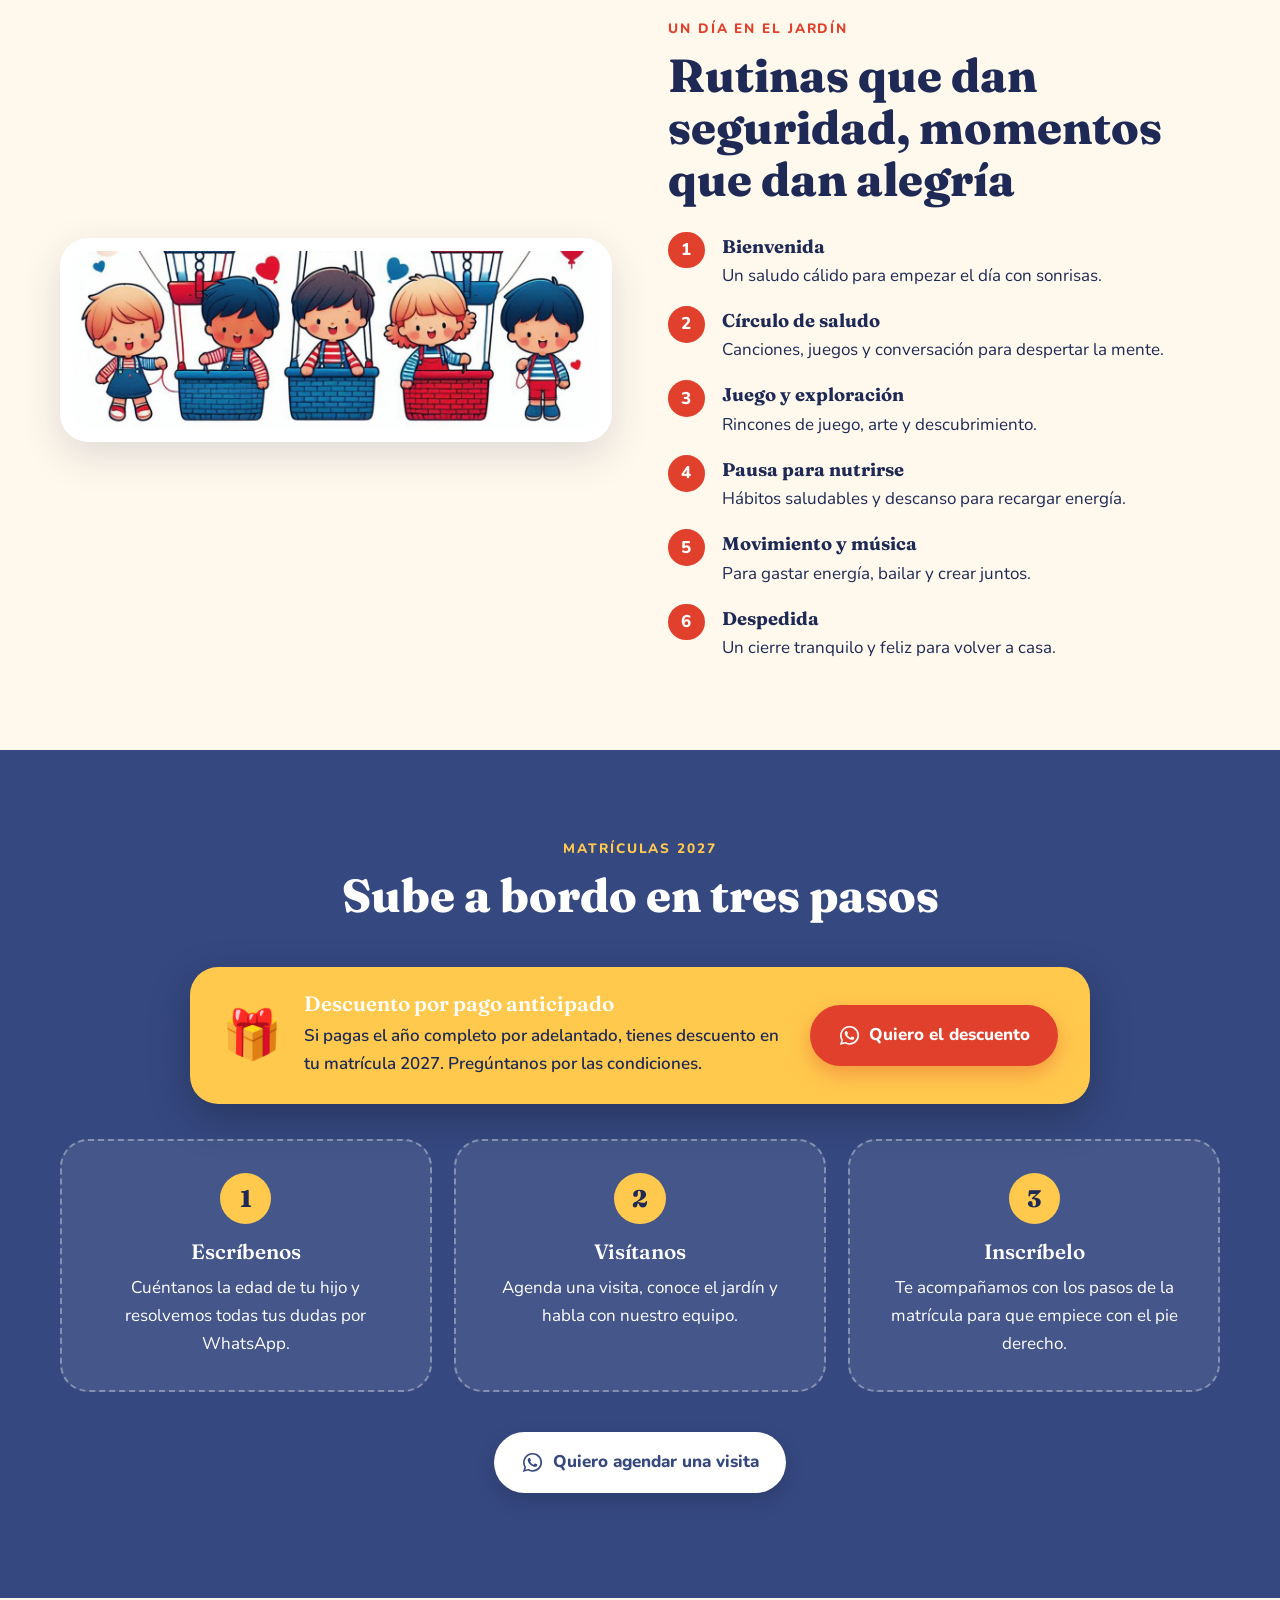
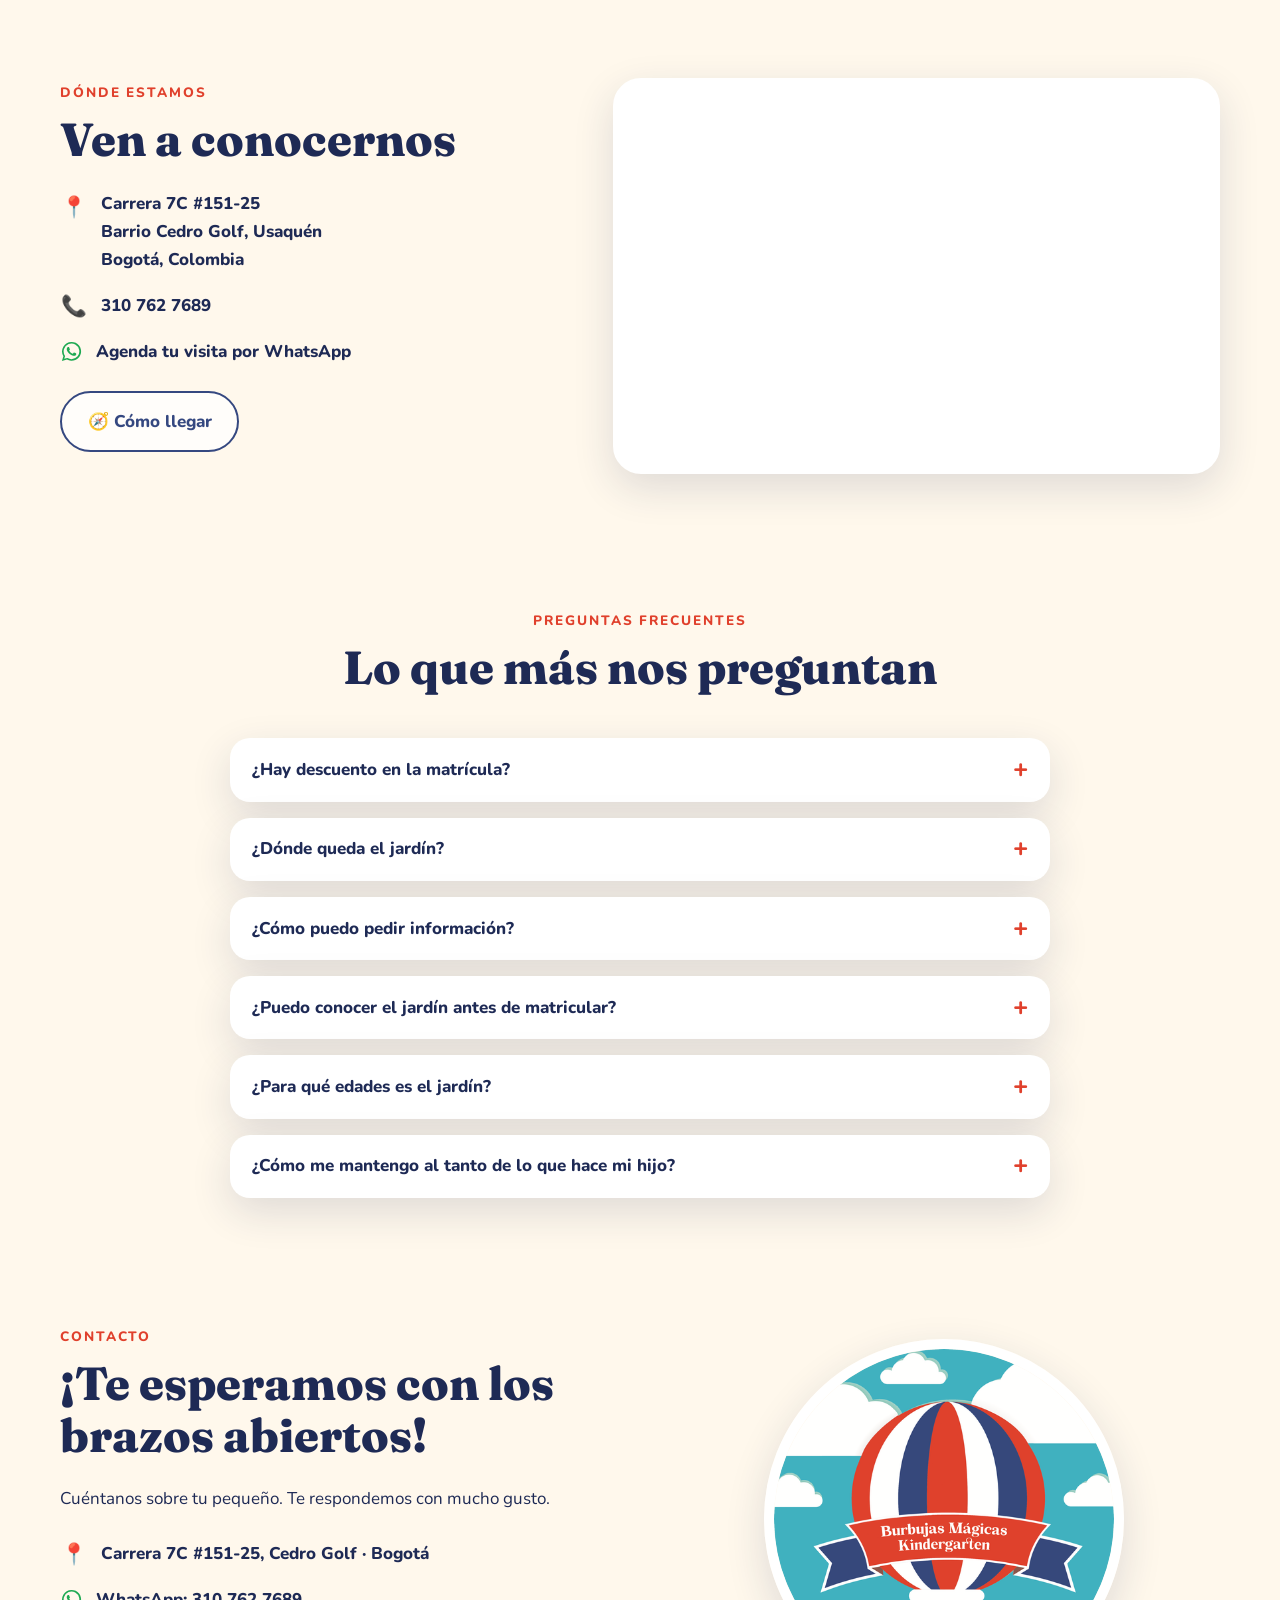
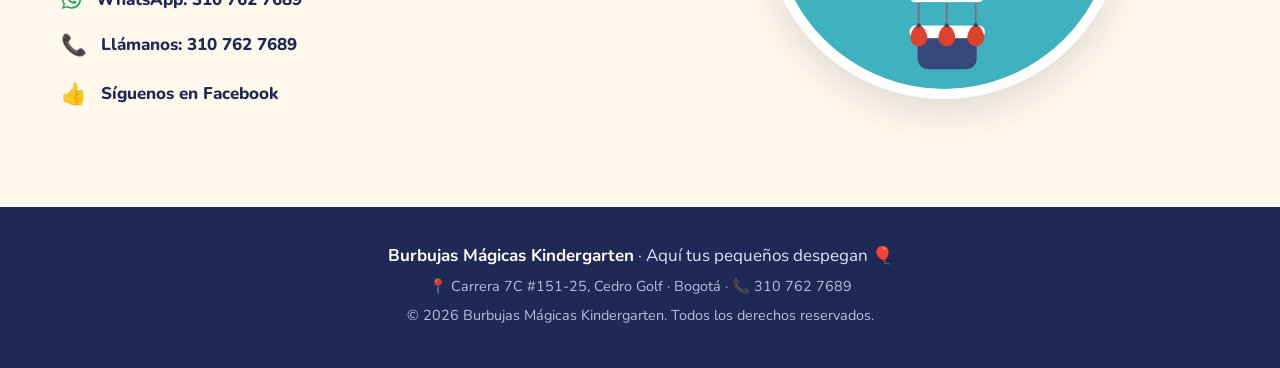
==== commit 3603f5d0: "Add age levels, enrollment discount, location map and announcement bar" ====
--- a/index.html
+++ b/index.html
@@ -31,6 +31,14 @@
     "name": "Burbujas Mágicas Kindergarten",
     "description": "Jardín infantil donde los niños aprenden jugando y crecen felices.",
     "telephone": "+57 310 762 7689",
+    "address": {
+      "@type": "PostalAddress",
+      "streetAddress": "Carrera 7C #151-25, Cedro Golf",
+      "addressLocality": "Bogotá",
+      "addressRegion": "Bogotá D.C.",
+      "addressCountry": "CO"
+    },
+    "typicalAgeRange": "1-6",
     "image": "https://nicolasdcubillos.github.io/burbujas-magicas-kindergarten/assets/img/og.jpg",
     "url": "https://nicolasdcubillos.github.io/burbujas-magicas-kindergarten/",
     "sameAs": ["https://www.facebook.com/profile.php?id=100054649501671"]
@@ -57,6 +65,13 @@
 
   <a class="skip" href="#contenido">Saltar al contenido</a>
 
+  <div class="topbar">
+    <div class="wrap topbar-in">
+      <p>🎈 <b>Matrículas 2027 abiertas</b> · Descuento por pago anticipado del año · Agenda tu visita</p>
+      <a href="#matriculas">Ver más</a>
+    </div>
+  </div>
+
   <header class="header" id="top">
     <div class="wrap header-in">
       <a class="brand" href="#top" aria-label="Burbujas Mágicas Kindergarten — inicio">
@@ -66,10 +81,10 @@
       <button class="burger" aria-label="Abrir menú" aria-expanded="false" aria-controls="nav"><span></span><span></span><span></span></button>
       <nav class="nav" id="nav" aria-label="Principal">
         <a href="#nosotros">Nosotros</a>
+        <a href="#niveles">Niveles</a>
         <a href="#aprendemos">Qué aprenden</a>
-        <a href="#dia">Un día aquí</a>
         <a href="#matriculas">Matrículas</a>
-        <a href="#preguntas">Preguntas</a>
+        <a href="#ubicacion">Ubicación</a>
         <a class="btn btn-red btn-sm" href="#contacto">Contáctanos</a>
       </nav>
     </div>
@@ -87,7 +102,7 @@
       </div>
       <div class="wrap hero-grid">
         <div class="hero-copy">
-          <p class="pill">🎈 Matrículas 2027 abiertas</p>
+          <p class="pill">🎈 Matrículas 2027 abiertas · Descuento por pago anticipado</p>
           <h1>Aquí tus pequeños <em>despegan</em></h1>
           <p class="lead">En Burbujas Mágicas Kindergarten cada niño sube a su ritmo: aprende jugando, descubre el mundo y crece feliz, acompañado de un equipo que lo cuida con cariño.</p>
           <div class="cta">
@@ -96,6 +111,7 @@
             </a>
             <a class="btn btn-ghost" href="tel:+573107627689">📞 310 762 7689</a>
           </div>
+          <p class="hero-loc">📍 Cedro Golf, Usaquén · Bogotá &nbsp;·&nbsp; 🧒 Niños de 1 a 6 años</p>
         </div>
         <figure class="hero-art">
           <img src="assets/img/globos-ninos.webp" width="1200" height="1216" alt="Ilustración de cinco niños felices junto a tres globos aerostáticos de rayas rojas, azules y blancas" fetchpriority="high">
@@ -127,6 +143,24 @@
         <div class="about-art reveal">
           <img src="assets/img/logo-fondo.webp" width="1000" height="1000" alt="Logo de Burbujas Mágicas Kindergarten: un globo aerostático rojo, azul y blanco entre nubes" loading="lazy">
         </div>
+      </div>
+    </section>
+
+    <section class="levels" id="niveles">
+      <div class="wrap">
+        <div class="section-head reveal">
+          <p class="kicker">Niveles</p>
+          <h2>Un lugar para cada etapa</h2>
+          <p>Grupos pensados para la edad de tu hijo, con experiencias a su medida.</p>
+        </div>
+        <div class="levels-grid">
+          <article class="level l1 reveal"><span class="age">1–2 años</span><h3>Caminadores</h3><p>Primeros pasos, sensaciones y mucho cariño para ganar confianza.</p></article>
+          <article class="level l2 reveal"><span class="age">2–3 años</span><h3>Párvulos</h3><p>Lenguaje, juego y autonomía: ¡yo solito!</p></article>
+          <article class="level l3 reveal"><span class="age">3–4 años</span><h3>Prejardín</h3><p>Arte, música y exploración para despertar la curiosidad.</p></article>
+          <article class="level l4 reveal"><span class="age">4–5 años</span><h3>Jardín</h3><p>Preparan sus primeras letras y números jugando.</p></article>
+          <article class="level l5 reveal"><span class="age">5–6 años</span><h3>Transición</h3><p>Listos para despegar hacia el colegio con seguridad.</p></article>
+        </div>
+        <p class="center muted reveal">Escríbenos con la edad de tu hijo y te confirmamos el nivel y los cupos disponibles.</p>
       </div>
     </section>
 
@@ -174,6 +208,14 @@
           <p class="kicker light">Matrículas 2027</p>
           <h2>Sube a bordo en tres pasos</h2>
         </div>
+        <div class="promo reveal">
+          <span class="promo-ico">🎁</span>
+          <div>
+            <h3>Descuento por pago anticipado</h3>
+            <p>Si pagas el año completo por adelantado, tienes descuento en tu matrícula 2027. Pregúntanos por las condiciones.</p>
+          </div>
+          <a class="btn btn-red" data-wa href="https://wa.me/573107627689?text=Hola%2C%20quisiera%20conocer%20el%20descuento%20por%20pago%20anticipado%20del%20a%C3%B1o%202027" target="_blank" rel="noopener"><svg class="ico"><use href="#whatsapp"/></svg> Quiero el descuento</a>
+        </div>
         <div class="grid3 steps3">
           <div class="step reveal"><span class="num">1</span><h3>Escríbenos</h3><p>Cuéntanos la edad de tu hijo y resolvemos todas tus dudas por WhatsApp.</p></div>
           <div class="step reveal"><span class="num">2</span><h3>Visítanos</h3><p>Agenda una visita, conoce el jardín y habla con nuestro equipo.</p></div>
@@ -183,15 +225,35 @@
       </div>
     </section>
 
+    <section class="location" id="ubicacion">
+      <div class="wrap loc-grid">
+        <div class="reveal">
+          <p class="kicker">Dónde estamos</p>
+          <h2>Ven a conocernos</h2>
+          <ul class="contact-list">
+            <li><span class="ico-e">📍</span><span>Carrera 7C #151-25<br>Barrio Cedro Golf, Usaquén<br>Bogotá, Colombia</span></li>
+            <li><span class="ico-e">📞</span><a href="tel:+573107627689">310 762 7689</a></li>
+            <li><svg class="ico"><use href="#whatsapp"/></svg><a data-wa href="https://wa.me/573107627689?text=Hola%2C%20quisiera%20agendar%20una%20visita%20a%20Burbujas%20M%C3%A1gicas%20Kindergarten" target="_blank" rel="noopener">Agenda tu visita por WhatsApp</a></li>
+          </ul>
+          <p class="cta"><a class="btn btn-ghost" href="https://www.google.com/maps/search/?api=1&query=Carrera%207C%20%23151-25%2C%20Bogot%C3%A1" target="_blank" rel="noopener">🧭 Cómo llegar</a></p>
+        </div>
+        <div class="map reveal">
+          <iframe title="Mapa de ubicación de Burbujas Mágicas Kindergarten" src="https://www.google.com/maps?q=Carrera%207C%20%23151-25%2C%20Bogot%C3%A1&output=embed" loading="lazy" referrerpolicy="no-referrer-when-downgrade" allowfullscreen></iframe>
+        </div>
+      </div>
+    </section>
+
     <section class="faq" id="preguntas">
       <div class="wrap narrow">
         <div class="section-head reveal">
           <p class="kicker">Preguntas frecuentes</p>
           <h2>Lo que más nos preguntan</h2>
         </div>
+        <details class="reveal"><summary>¿Hay descuento en la matrícula?</summary><p>Sí: si pagas el año completo por adelantado, tienes descuento. Escríbenos por WhatsApp y te contamos las condiciones.</p></details>
+        <details class="reveal"><summary>¿Dónde queda el jardín?</summary><p>Estamos en la Carrera 7C #151-25, barrio Cedro Golf (Usaquén), en Bogotá.</p></details>
         <details class="reveal"><summary>¿Cómo puedo pedir información?</summary><p>Escríbenos por WhatsApp o llámanos al 310 762 7689. Con gusto te contamos los niveles disponibles y cómo es el proceso de matrícula.</p></details>
         <details class="reveal"><summary>¿Puedo conocer el jardín antes de matricular?</summary><p>¡Claro! Nos encanta recibir a las familias. Escríbenos para coordinar una visita.</p></details>
-        <details class="reveal"><summary>¿Para qué edades es el jardín?</summary><p>Escríbenos con la edad de tu hijo y te indicamos el nivel que le corresponde para 2027.</p></details>
+        <details class="reveal"><summary>¿Para qué edades es el jardín?</summary><p>Recibimos niños de 1 a 6 años, organizados por niveles. Escríbenos con la edad de tu hijo y te indicamos el nivel que le corresponde para 2027.</p></details>
         <details class="reveal"><summary>¿Cómo me mantengo al tanto de lo que hace mi hijo?</summary><p>Compartimos novedades y actividades en nuestra página de Facebook y mantenemos comunicación cercana con las familias.</p></details>
       </div>
     </section>
@@ -203,6 +265,7 @@
           <h2>¡Te esperamos con los brazos abiertos!</h2>
           <p>Cuéntanos sobre tu pequeño. Te respondemos con mucho gusto.</p>
           <ul class="contact-list">
+            <li><span class="ico-e">📍</span><a href="#ubicacion">Carrera 7C #151-25, Cedro Golf · Bogotá</a></li>
             <li><svg class="ico"><use href="#whatsapp"/></svg><a data-wa href="https://wa.me/573107627689" target="_blank" rel="noopener">WhatsApp: 310 762 7689</a></li>
             <li><span class="ico-e">📞</span><a href="tel:+573107627689">Llámanos: 310 762 7689</a></li>
             <li><span class="ico-e">👍</span><a href="https://www.facebook.com/profile.php?id=100054649501671" target="_blank" rel="noopener">Síguenos en Facebook</a></li>
@@ -218,6 +281,7 @@
   <footer class="footer">
     <div class="wrap">
       <p><b>Burbujas Mágicas Kindergarten</b> · Aquí tus pequeños despegan 🎈</p>
+      <p class="small">📍 Carrera 7C #151-25, Cedro Golf · Bogotá · 📞 310 762 7689</p>
       <p class="small">© <span id="year">2026</span> Burbujas Mágicas Kindergarten. Todos los derechos reservados.</p>
     </div>
   </footer>
--- a/assets/css/styles.css
+++ b/assets/css/styles.css
@@ -39,6 +39,39 @@
 .skip:focus { left: 8px; }
 :focus-visible { outline: 3px solid var(--sun); outline-offset: 3px; border-radius: 6px; }
 
+/* Topbar */
+.topbar { background: var(--red); color: #fff; font-weight: 700; font-size: .95rem; }
+.topbar-in { display: flex; justify-content: center; align-items: center; gap: 1rem; padding: .5rem 0; text-align: center; }
+.topbar p { margin: 0; }
+.topbar a { color: #fff; text-decoration: underline; white-space: nowrap; }
+.hero-loc { margin: 1.4rem 0 0; font-weight: 700; color: var(--ink); }
+
+/* Levels */
+.levels { padding: 1rem 0 5.5rem; }
+.levels-grid { display: grid; grid-template-columns: repeat(5, 1fr); gap: 1rem; margin-bottom: 1.6rem; }
+.level { background: #fff; border-radius: var(--radius); padding: 1.6rem 1.2rem 1.4rem; box-shadow: var(--shadow); position: relative; overflow: hidden; text-align: center; }
+.level::before { content: ""; position: absolute; width: 110px; height: 110px; border-radius: 50%; top: -48px; right: -38px; background: var(--c); opacity: .22; }
+.level::after { content: ""; position: absolute; width: 46px; height: 46px; left: -16px; bottom: -16px; background: var(--c); opacity: .35; transform: rotate(45deg); border-radius: 10px; }
+.level p { margin: 0; font-size: .95rem; position: relative; z-index: 1; }
+.level h3 { position: relative; z-index: 1; }
+.age { display: inline-block; background: var(--c); color: #fff; font-weight: 800; font-size: .85rem; padding: .3rem .85rem; border-radius: 999px; margin-bottom: .9rem; position: relative; z-index: 1; }
+.l1 { --c: var(--red); } .l2 { --c: var(--navy); } .l3 { --c: var(--teal-dark); } .l4 { --c: #d99a00; } .l5 { --c: var(--red); }
+.muted { opacity: .8; font-weight: 600; }
+
+/* Promo */
+.promo { display: flex; align-items: center; gap: 1.4rem; background: var(--sun); color: var(--ink); border-radius: var(--radius); padding: 1.6rem 2rem; margin: 0 auto 2.2rem; max-width: 900px; box-shadow: 0 14px 40px rgba(0, 0, 0, .25); }
+.promo h3 { color: var(--ink); margin-bottom: .3em; }
+.promo p { margin: 0; font-weight: 600; }
+.promo-ico { font-size: 3rem; line-height: 1; }
+.promo .btn { flex: none; }
+
+/* Location */
+.location { padding: 5rem 0 3rem; }
+.loc-grid { display: grid; grid-template-columns: 1fr 1.2fr; gap: 3rem; align-items: center; }
+.map { border-radius: var(--radius); overflow: hidden; box-shadow: var(--shadow); border: 8px solid #fff; background: #fff; }
+.map iframe { display: block; width: 100%; height: 380px; border: 0; }
+.location .contact-list .ico-e { align-self: flex-start; }
+
 /* Header */
 .header { position: sticky; top: 0; z-index: 50; background: rgba(255, 248, 236, .92); backdrop-filter: blur(10px); border-bottom: 1px solid rgba(53, 72, 128, .1); }
 .header-in { display: flex; align-items: center; justify-content: space-between; padding: .55rem 0; gap: 1rem; }
@@ -172,6 +205,7 @@
 @media (max-width: 960px) {
   .values { grid-template-columns: repeat(2, 1fr); }
   .grid3 { grid-template-columns: repeat(2, 1fr); }
+  .levels-grid { grid-template-columns: repeat(3, 1fr); }
 }
 @media (max-width: 820px) {
   .burger { display: block; }
@@ -179,13 +213,17 @@
   .nav.open { display: flex; }
   .nav a { padding: .8rem 0; border-bottom: 1px solid rgba(53, 72, 128, .1); }
   .nav .btn { margin-top: .8rem; justify-content: center; border: 0; }
-  .hero-grid, .about-grid, .day-grid, .contact-grid { grid-template-columns: minmax(0, 1fr); }
+  .hero-grid, .about-grid, .day-grid, .contact-grid, .loc-grid { grid-template-columns: minmax(0, 1fr); }
+  .promo { flex-direction: column; text-align: center; padding: 1.6rem 1.3rem; }
+  .topbar-in a { display: none; }
   .hero { padding-top: 2rem; }
   .hero-art { max-width: 460px; margin-inline: auto; }
   .day-art { order: 2; }
 }
 @media (max-width: 600px) {
-  .values, .grid3 { grid-template-columns: 1fr; }
+  .values, .grid3, .levels-grid { grid-template-columns: 1fr; }
+  .topbar { font-size: .85rem; }
+  .map iframe { height: 300px; }
   .brand { font-size: 1rem; }
   .btn { width: 100%; justify-content: center; }
   .btn-sm { width: auto; }
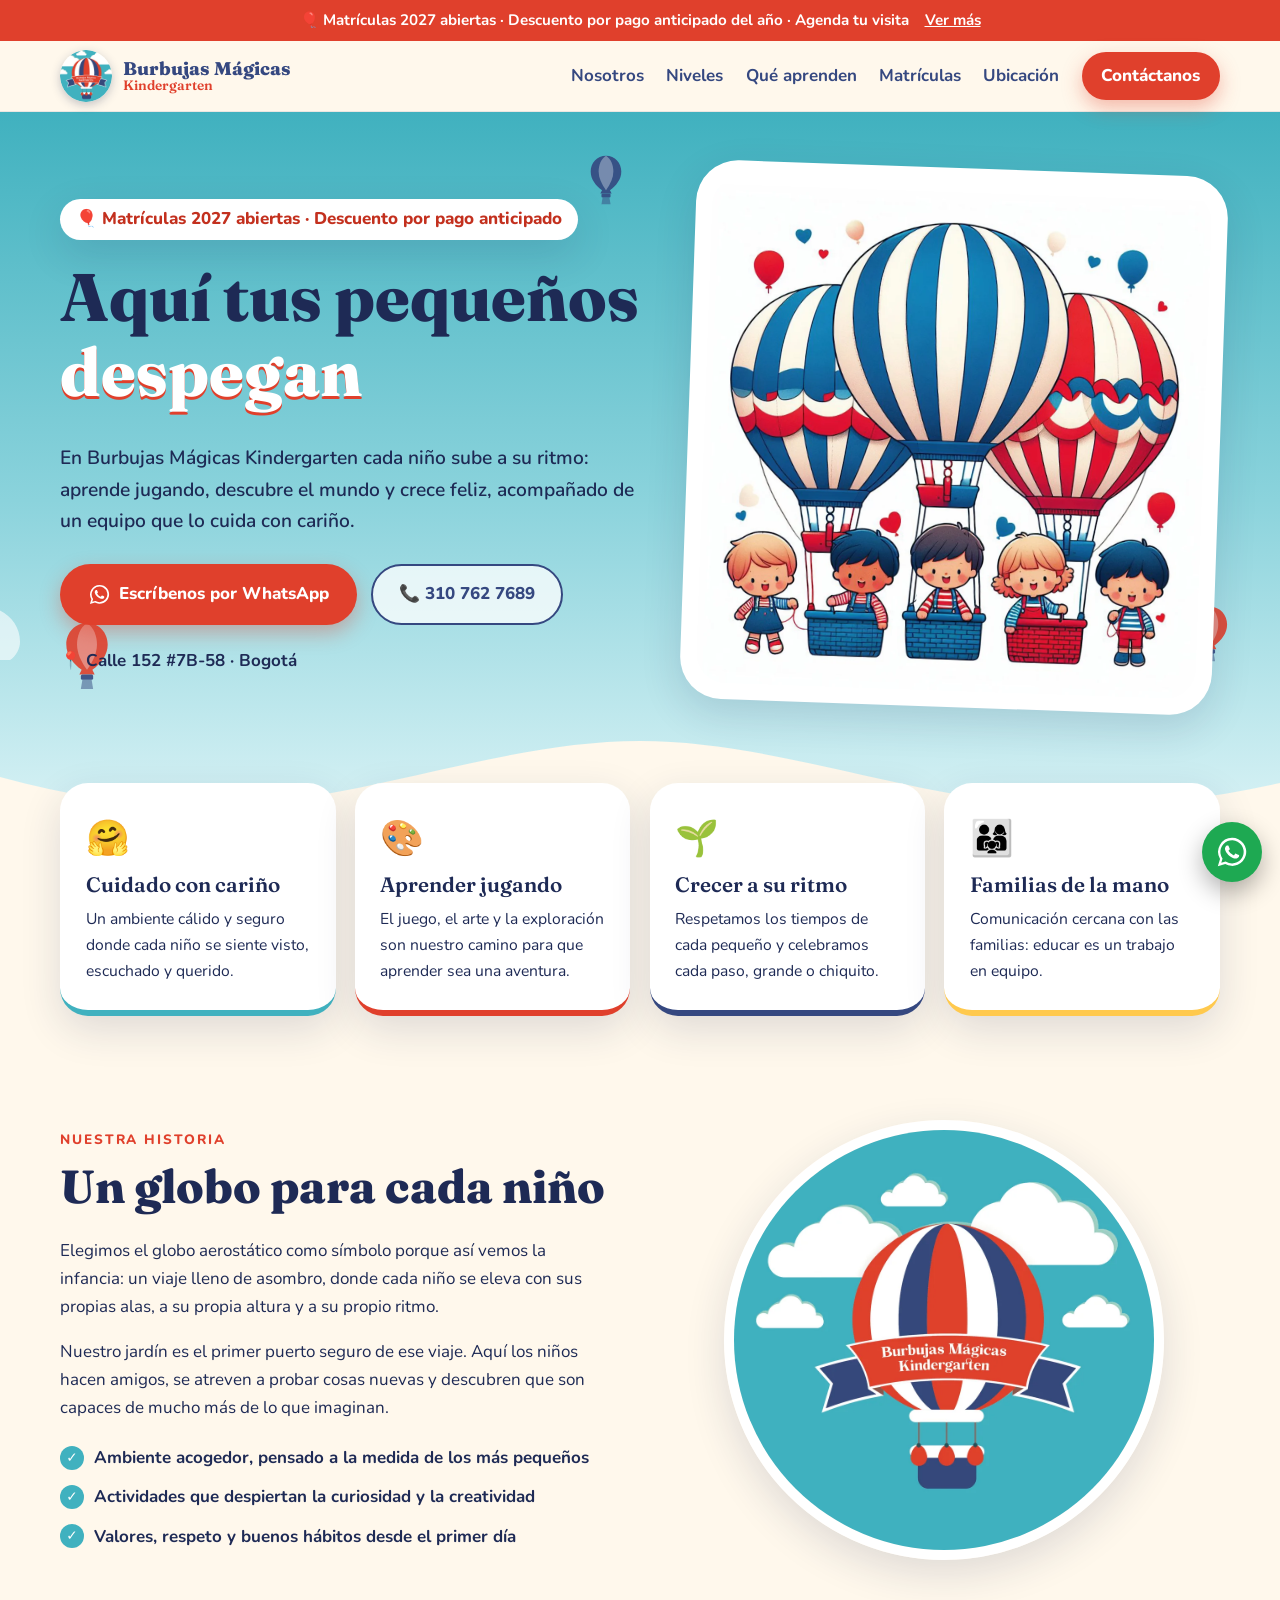
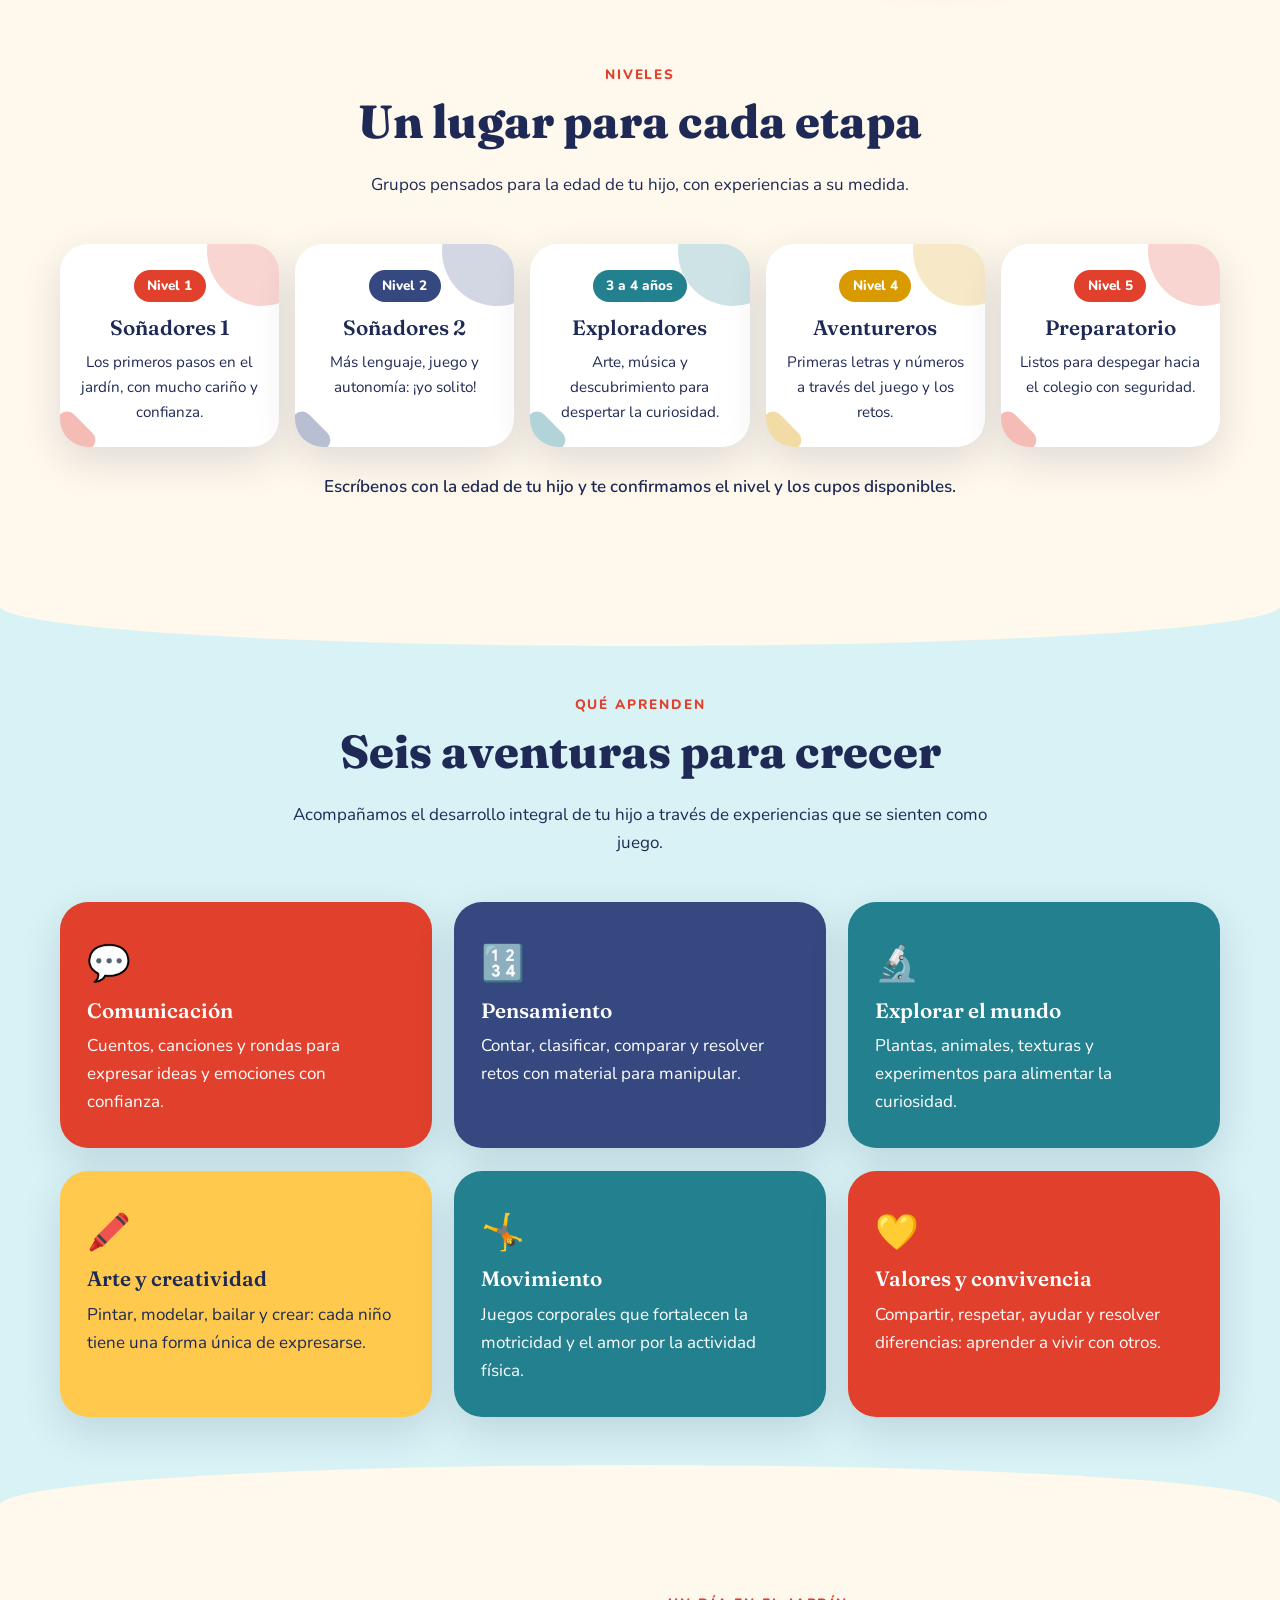
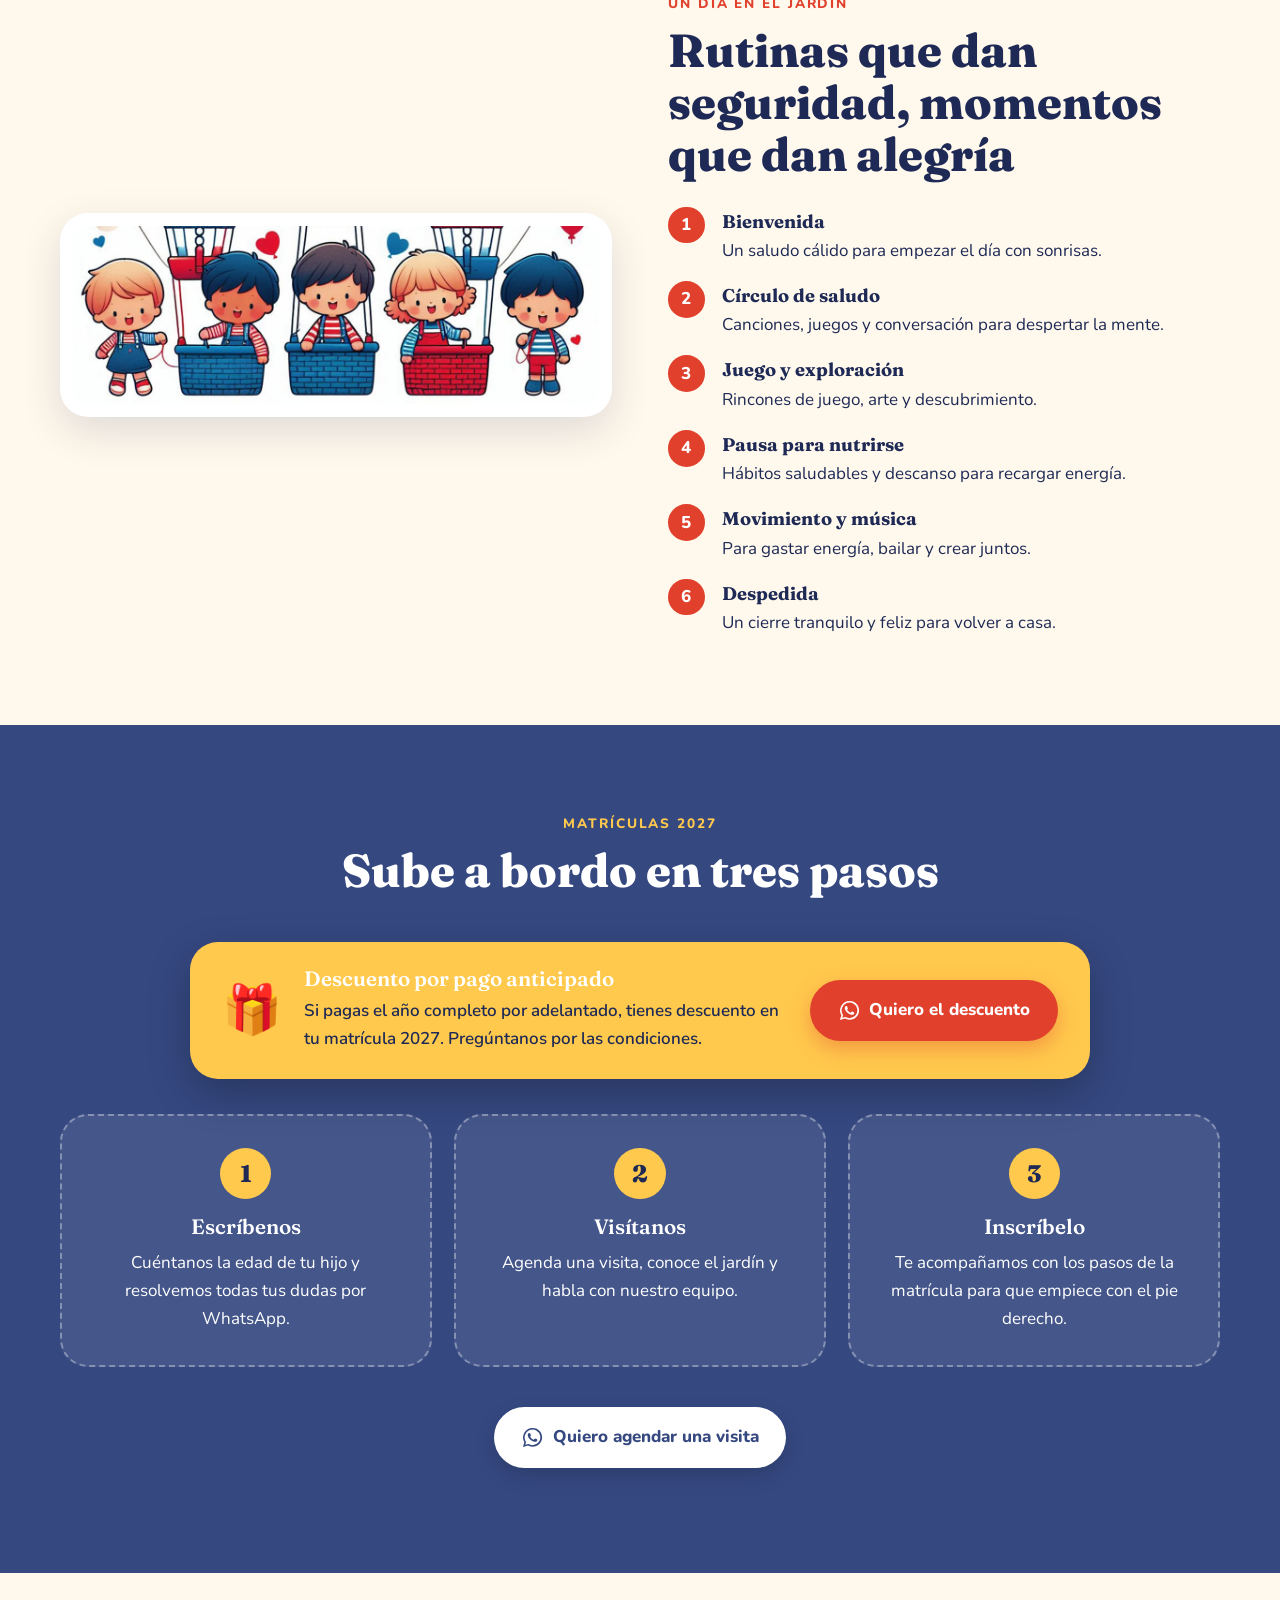
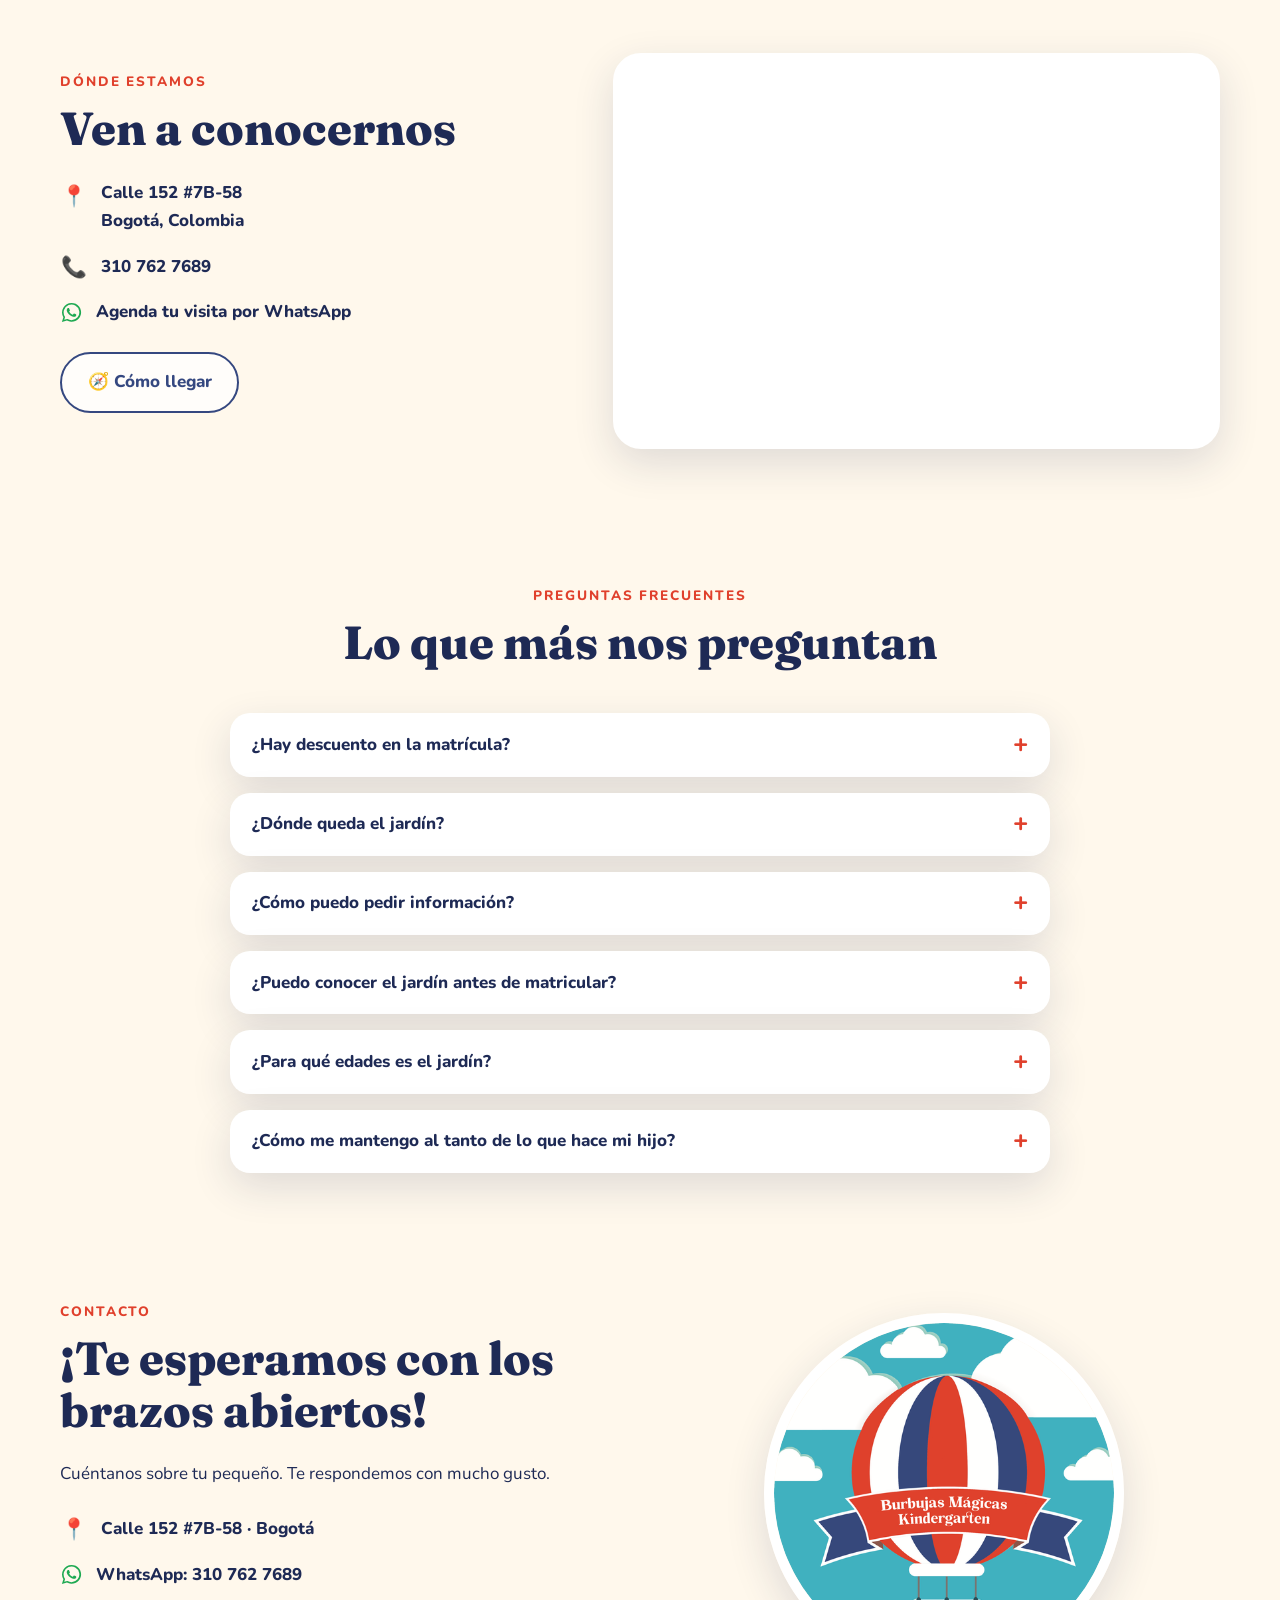
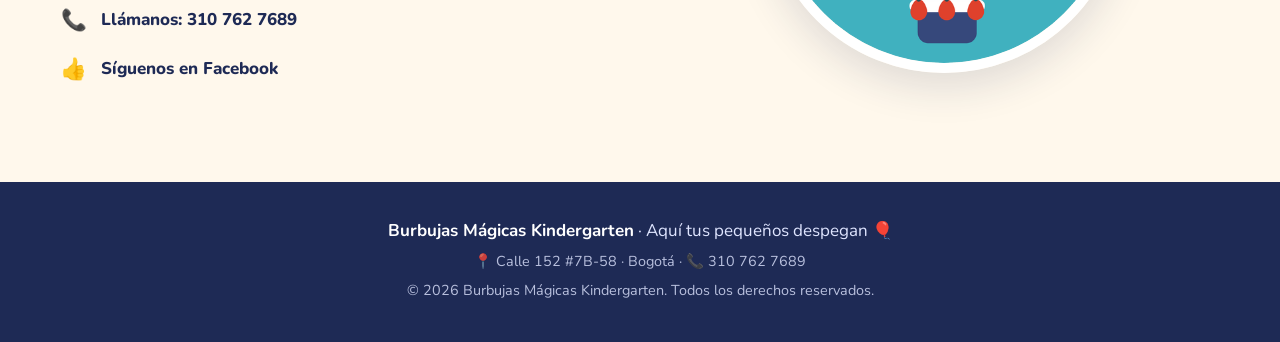
==== commit e446439f: "Update address to Calle 152 #7B-58 and course names" ====
--- a/index.html
+++ b/index.html
@@ -33,12 +33,11 @@
     "telephone": "+57 310 762 7689",
     "address": {
       "@type": "PostalAddress",
-      "streetAddress": "Carrera 7C #151-25, Cedro Golf",
+      "streetAddress": "Calle 152 #7B-58",
       "addressLocality": "Bogotá",
       "addressRegion": "Bogotá D.C.",
       "addressCountry": "CO"
     },
-    "typicalAgeRange": "1-6",
     "image": "https://nicolasdcubillos.github.io/burbujas-magicas-kindergarten/assets/img/og.jpg",
     "url": "https://nicolasdcubillos.github.io/burbujas-magicas-kindergarten/",
     "sameAs": ["https://www.facebook.com/profile.php?id=100054649501671"]
@@ -111,7 +110,7 @@
             </a>
             <a class="btn btn-ghost" href="tel:+573107627689">📞 310 762 7689</a>
           </div>
-          <p class="hero-loc">📍 Cedro Golf, Usaquén · Bogotá &nbsp;·&nbsp; 🧒 Niños de 1 a 6 años</p>
+          <p class="hero-loc">📍 Calle 152 #7B-58 · Bogotá</p>
         </div>
         <figure class="hero-art">
           <img src="assets/img/globos-ninos.webp" width="1200" height="1216" alt="Ilustración de cinco niños felices junto a tres globos aerostáticos de rayas rojas, azules y blancas" fetchpriority="high">
@@ -154,11 +153,11 @@
           <p>Grupos pensados para la edad de tu hijo, con experiencias a su medida.</p>
         </div>
         <div class="levels-grid">
-          <article class="level l1 reveal"><span class="age">1–2 años</span><h3>Caminadores</h3><p>Primeros pasos, sensaciones y mucho cariño para ganar confianza.</p></article>
-          <article class="level l2 reveal"><span class="age">2–3 años</span><h3>Párvulos</h3><p>Lenguaje, juego y autonomía: ¡yo solito!</p></article>
-          <article class="level l3 reveal"><span class="age">3–4 años</span><h3>Prejardín</h3><p>Arte, música y exploración para despertar la curiosidad.</p></article>
-          <article class="level l4 reveal"><span class="age">4–5 años</span><h3>Jardín</h3><p>Preparan sus primeras letras y números jugando.</p></article>
-          <article class="level l5 reveal"><span class="age">5–6 años</span><h3>Transición</h3><p>Listos para despegar hacia el colegio con seguridad.</p></article>
+          <article class="level l1 reveal"><span class="age">Nivel 1</span><h3>Soñadores 1</h3><p>Los primeros pasos en el jardín, con mucho cariño y confianza.</p></article>
+          <article class="level l2 reveal"><span class="age">Nivel 2</span><h3>Soñadores 2</h3><p>Más lenguaje, juego y autonomía: ¡yo solito!</p></article>
+          <article class="level l3 reveal"><span class="age">3 a 4 años</span><h3>Exploradores</h3><p>Arte, música y descubrimiento para despertar la curiosidad.</p></article>
+          <article class="level l4 reveal"><span class="age">Nivel 4</span><h3>Aventureros</h3><p>Primeras letras y números a través del juego y los retos.</p></article>
+          <article class="level l5 reveal"><span class="age">Nivel 5</span><h3>Preparatorio</h3><p>Listos para despegar hacia el colegio con seguridad.</p></article>
         </div>
         <p class="center muted reveal">Escríbenos con la edad de tu hijo y te confirmamos el nivel y los cupos disponibles.</p>
       </div>
@@ -231,14 +230,14 @@
           <p class="kicker">Dónde estamos</p>
           <h2>Ven a conocernos</h2>
           <ul class="contact-list">
-            <li><span class="ico-e">📍</span><span>Carrera 7C #151-25<br>Barrio Cedro Golf, Usaquén<br>Bogotá, Colombia</span></li>
+            <li><span class="ico-e">📍</span><span>Calle 152 #7B-58<br>Bogotá, Colombia</span></li>
             <li><span class="ico-e">📞</span><a href="tel:+573107627689">310 762 7689</a></li>
             <li><svg class="ico"><use href="#whatsapp"/></svg><a data-wa href="https://wa.me/573107627689?text=Hola%2C%20quisiera%20agendar%20una%20visita%20a%20Burbujas%20M%C3%A1gicas%20Kindergarten" target="_blank" rel="noopener">Agenda tu visita por WhatsApp</a></li>
           </ul>
-          <p class="cta"><a class="btn btn-ghost" href="https://www.google.com/maps/search/?api=1&query=Carrera%207C%20%23151-25%2C%20Bogot%C3%A1" target="_blank" rel="noopener">🧭 Cómo llegar</a></p>
+          <p class="cta"><a class="btn btn-ghost" href="https://www.google.com/maps/search/?api=1&query=Calle%20152%20%237B-58%2C%20Bogot%C3%A1" target="_blank" rel="noopener">🧭 Cómo llegar</a></p>
         </div>
         <div class="map reveal">
-          <iframe title="Mapa de ubicación de Burbujas Mágicas Kindergarten" src="https://www.google.com/maps?q=Carrera%207C%20%23151-25%2C%20Bogot%C3%A1&output=embed" loading="lazy" referrerpolicy="no-referrer-when-downgrade" allowfullscreen></iframe>
+          <iframe title="Mapa de ubicación de Burbujas Mágicas Kindergarten" src="https://www.google.com/maps?q=Calle%20152%20%237B-58%2C%20Bogot%C3%A1&output=embed" loading="lazy" referrerpolicy="no-referrer-when-downgrade" allowfullscreen></iframe>
         </div>
       </div>
     </section>
@@ -250,10 +249,10 @@
           <h2>Lo que más nos preguntan</h2>
         </div>
         <details class="reveal"><summary>¿Hay descuento en la matrícula?</summary><p>Sí: si pagas el año completo por adelantado, tienes descuento. Escríbenos por WhatsApp y te contamos las condiciones.</p></details>
-        <details class="reveal"><summary>¿Dónde queda el jardín?</summary><p>Estamos en la Carrera 7C #151-25, barrio Cedro Golf (Usaquén), en Bogotá.</p></details>
+        <details class="reveal"><summary>¿Dónde queda el jardín?</summary><p>Estamos en la Calle 152 #7B-58, en Bogotá.</p></details>
         <details class="reveal"><summary>¿Cómo puedo pedir información?</summary><p>Escríbenos por WhatsApp o llámanos al 310 762 7689. Con gusto te contamos los niveles disponibles y cómo es el proceso de matrícula.</p></details>
         <details class="reveal"><summary>¿Puedo conocer el jardín antes de matricular?</summary><p>¡Claro! Nos encanta recibir a las familias. Escríbenos para coordinar una visita.</p></details>
-        <details class="reveal"><summary>¿Para qué edades es el jardín?</summary><p>Recibimos niños de 1 a 6 años, organizados por niveles. Escríbenos con la edad de tu hijo y te indicamos el nivel que le corresponde para 2027.</p></details>
+        <details class="reveal"><summary>¿Para qué edades es el jardín?</summary><p>Tenemos cinco cursos: Soñadores 1, Soñadores 2, Exploradores (3 a 4 años), Aventureros y Preparatorio. Escríbenos con la edad de tu hijo y te indicamos el nivel que le corresponde para 2027.</p></details>
         <details class="reveal"><summary>¿Cómo me mantengo al tanto de lo que hace mi hijo?</summary><p>Compartimos novedades y actividades en nuestra página de Facebook y mantenemos comunicación cercana con las familias.</p></details>
       </div>
     </section>
@@ -265,7 +264,7 @@
           <h2>¡Te esperamos con los brazos abiertos!</h2>
           <p>Cuéntanos sobre tu pequeño. Te respondemos con mucho gusto.</p>
           <ul class="contact-list">
-            <li><span class="ico-e">📍</span><a href="#ubicacion">Carrera 7C #151-25, Cedro Golf · Bogotá</a></li>
+            <li><span class="ico-e">📍</span><a href="#ubicacion">Calle 152 #7B-58 · Bogotá</a></li>
             <li><svg class="ico"><use href="#whatsapp"/></svg><a data-wa href="https://wa.me/573107627689" target="_blank" rel="noopener">WhatsApp: 310 762 7689</a></li>
             <li><span class="ico-e">📞</span><a href="tel:+573107627689">Llámanos: 310 762 7689</a></li>
             <li><span class="ico-e">👍</span><a href="https://www.facebook.com/profile.php?id=100054649501671" target="_blank" rel="noopener">Síguenos en Facebook</a></li>
@@ -281,7 +280,7 @@
   <footer class="footer">
     <div class="wrap">
       <p><b>Burbujas Mágicas Kindergarten</b> · Aquí tus pequeños despegan 🎈</p>
-      <p class="small">📍 Carrera 7C #151-25, Cedro Golf · Bogotá · 📞 310 762 7689</p>
+      <p class="small">📍 Calle 152 #7B-58 · Bogotá · 📞 310 762 7689</p>
       <p class="small">© <span id="year">2026</span> Burbujas Mágicas Kindergarten. Todos los derechos reservados.</p>
     </div>
   </footer>
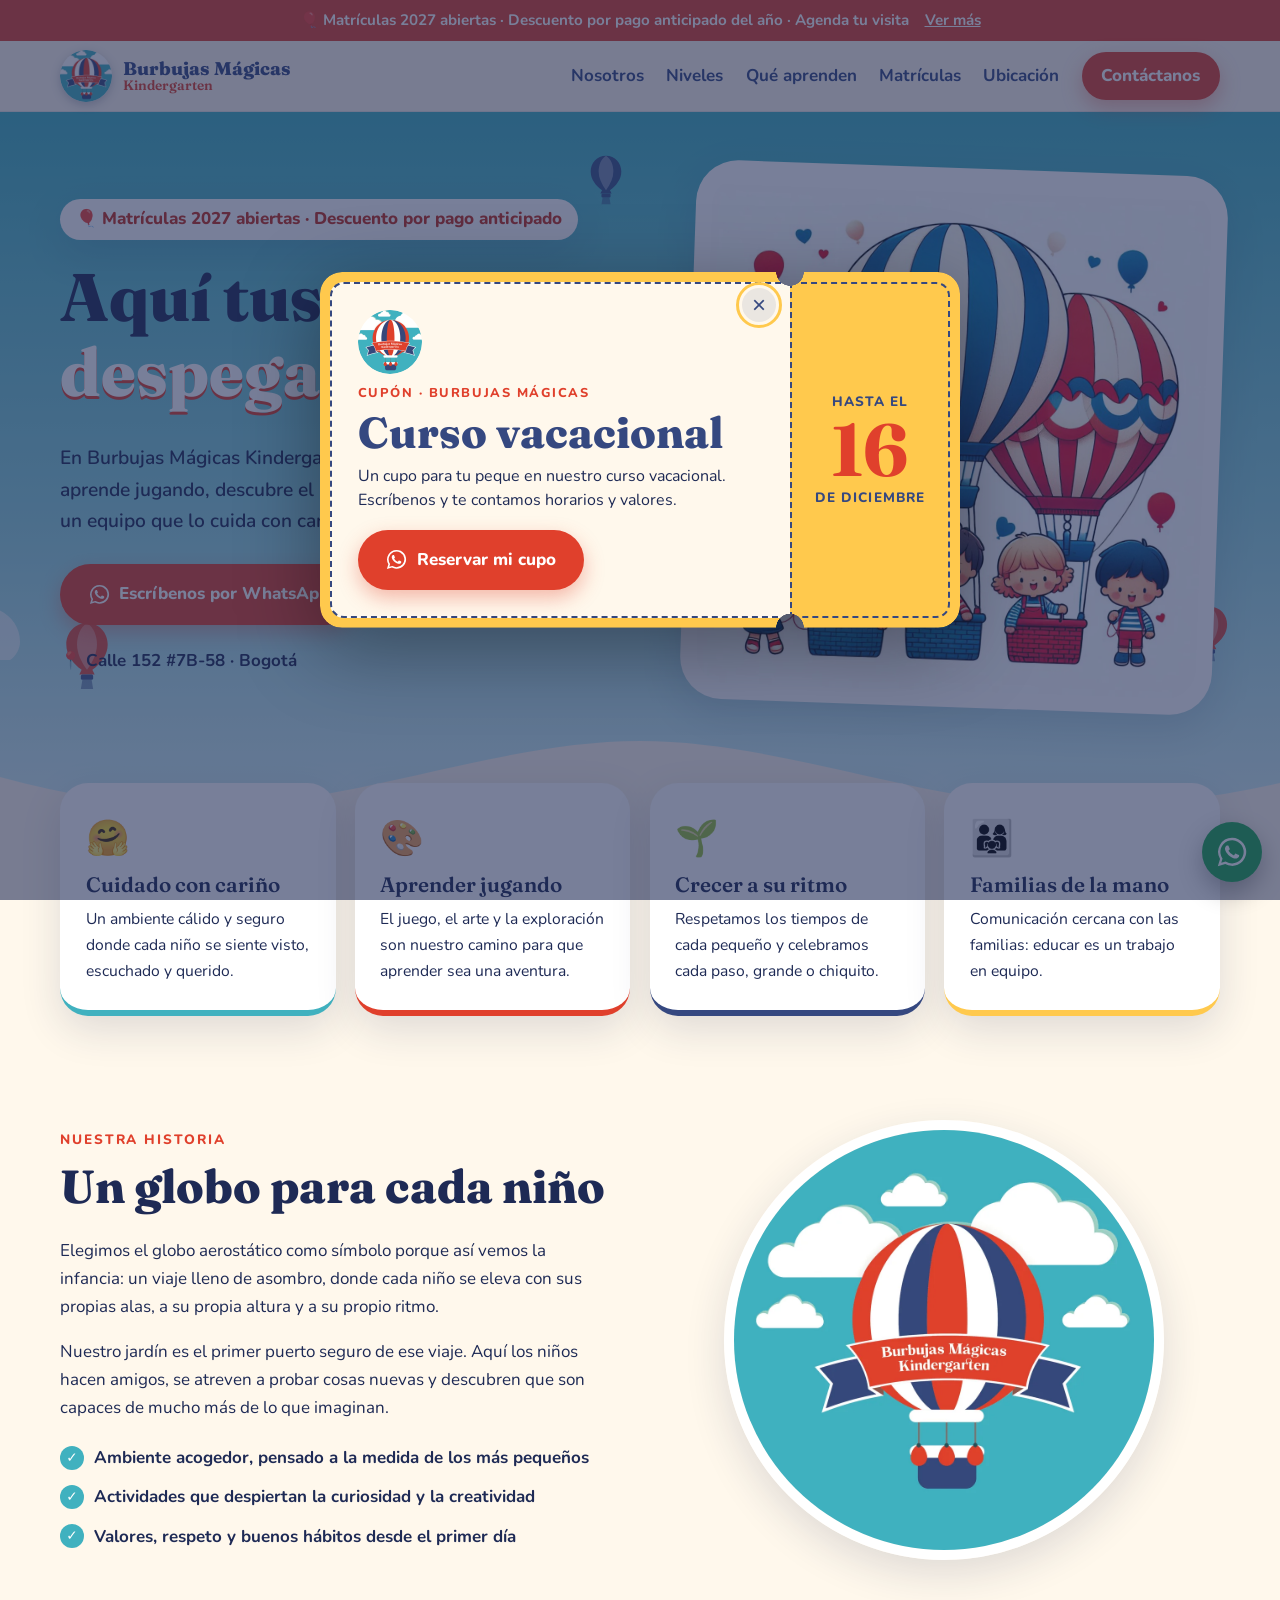
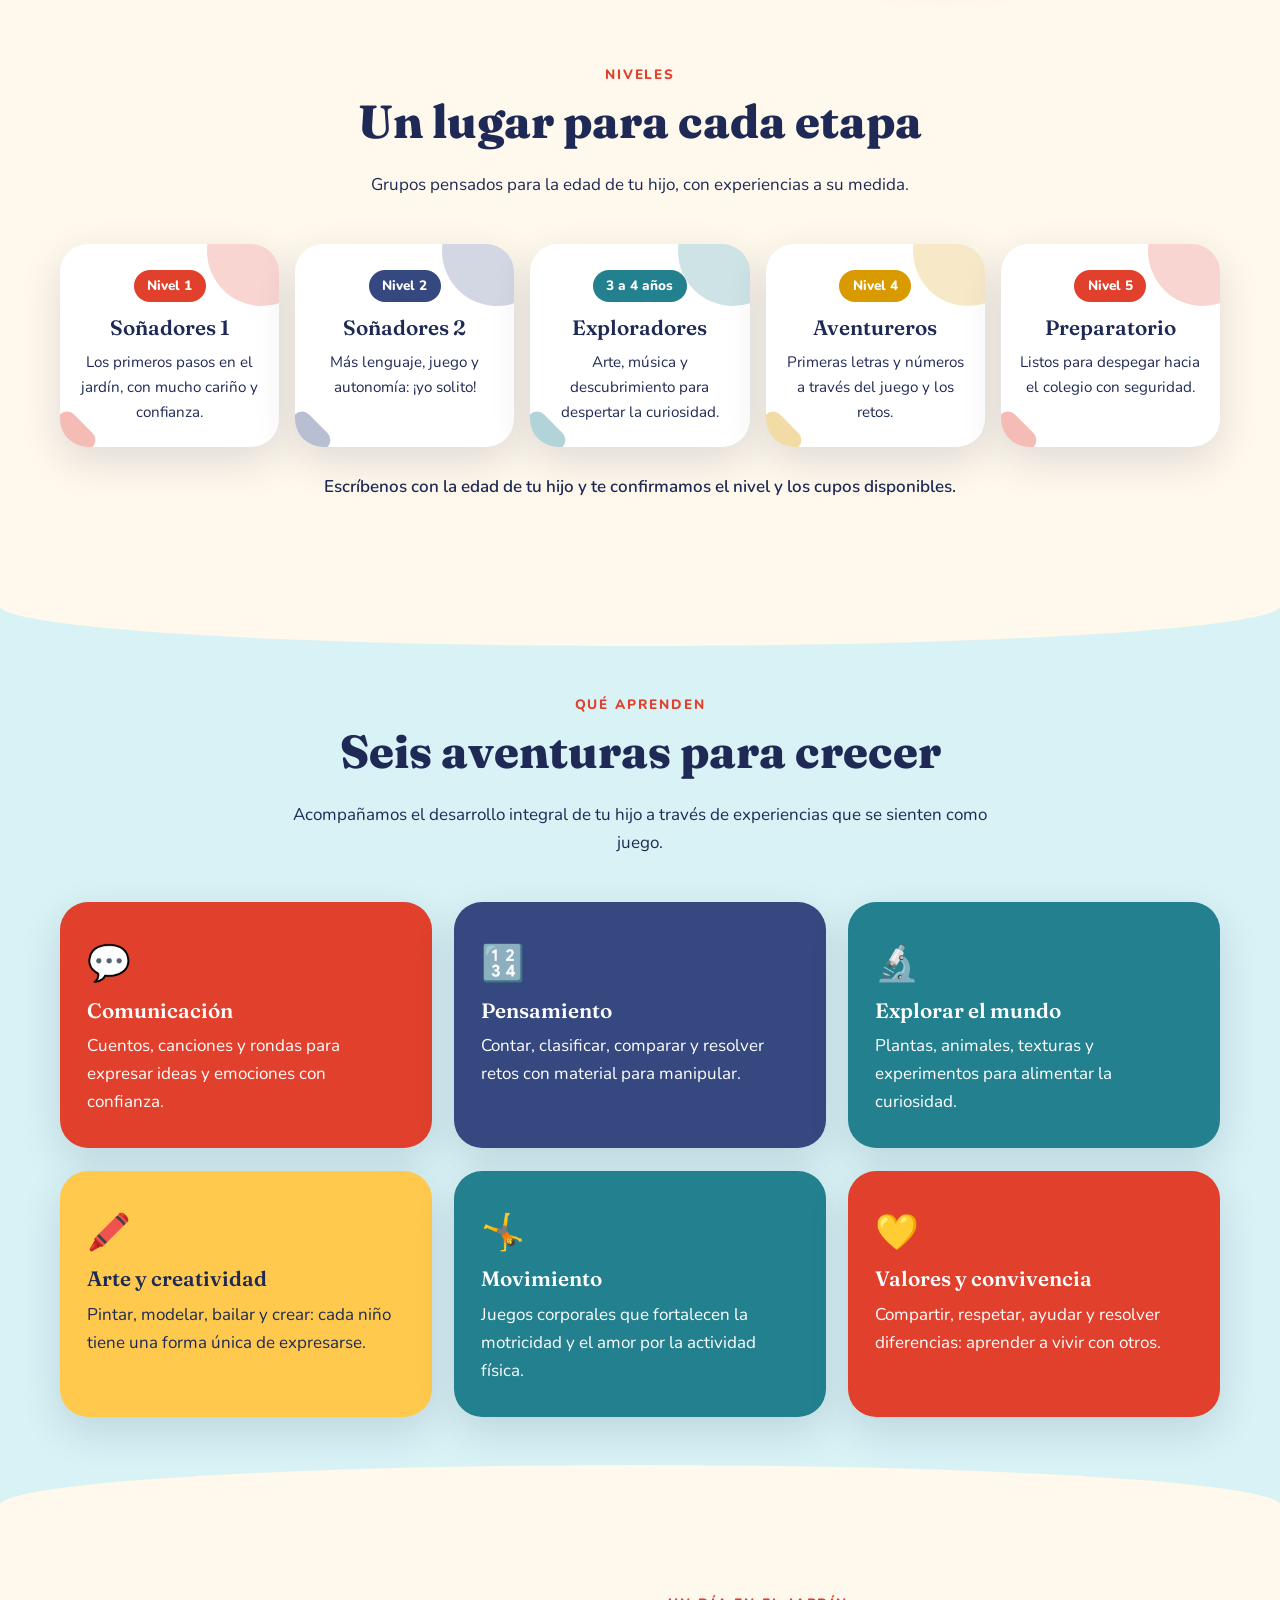
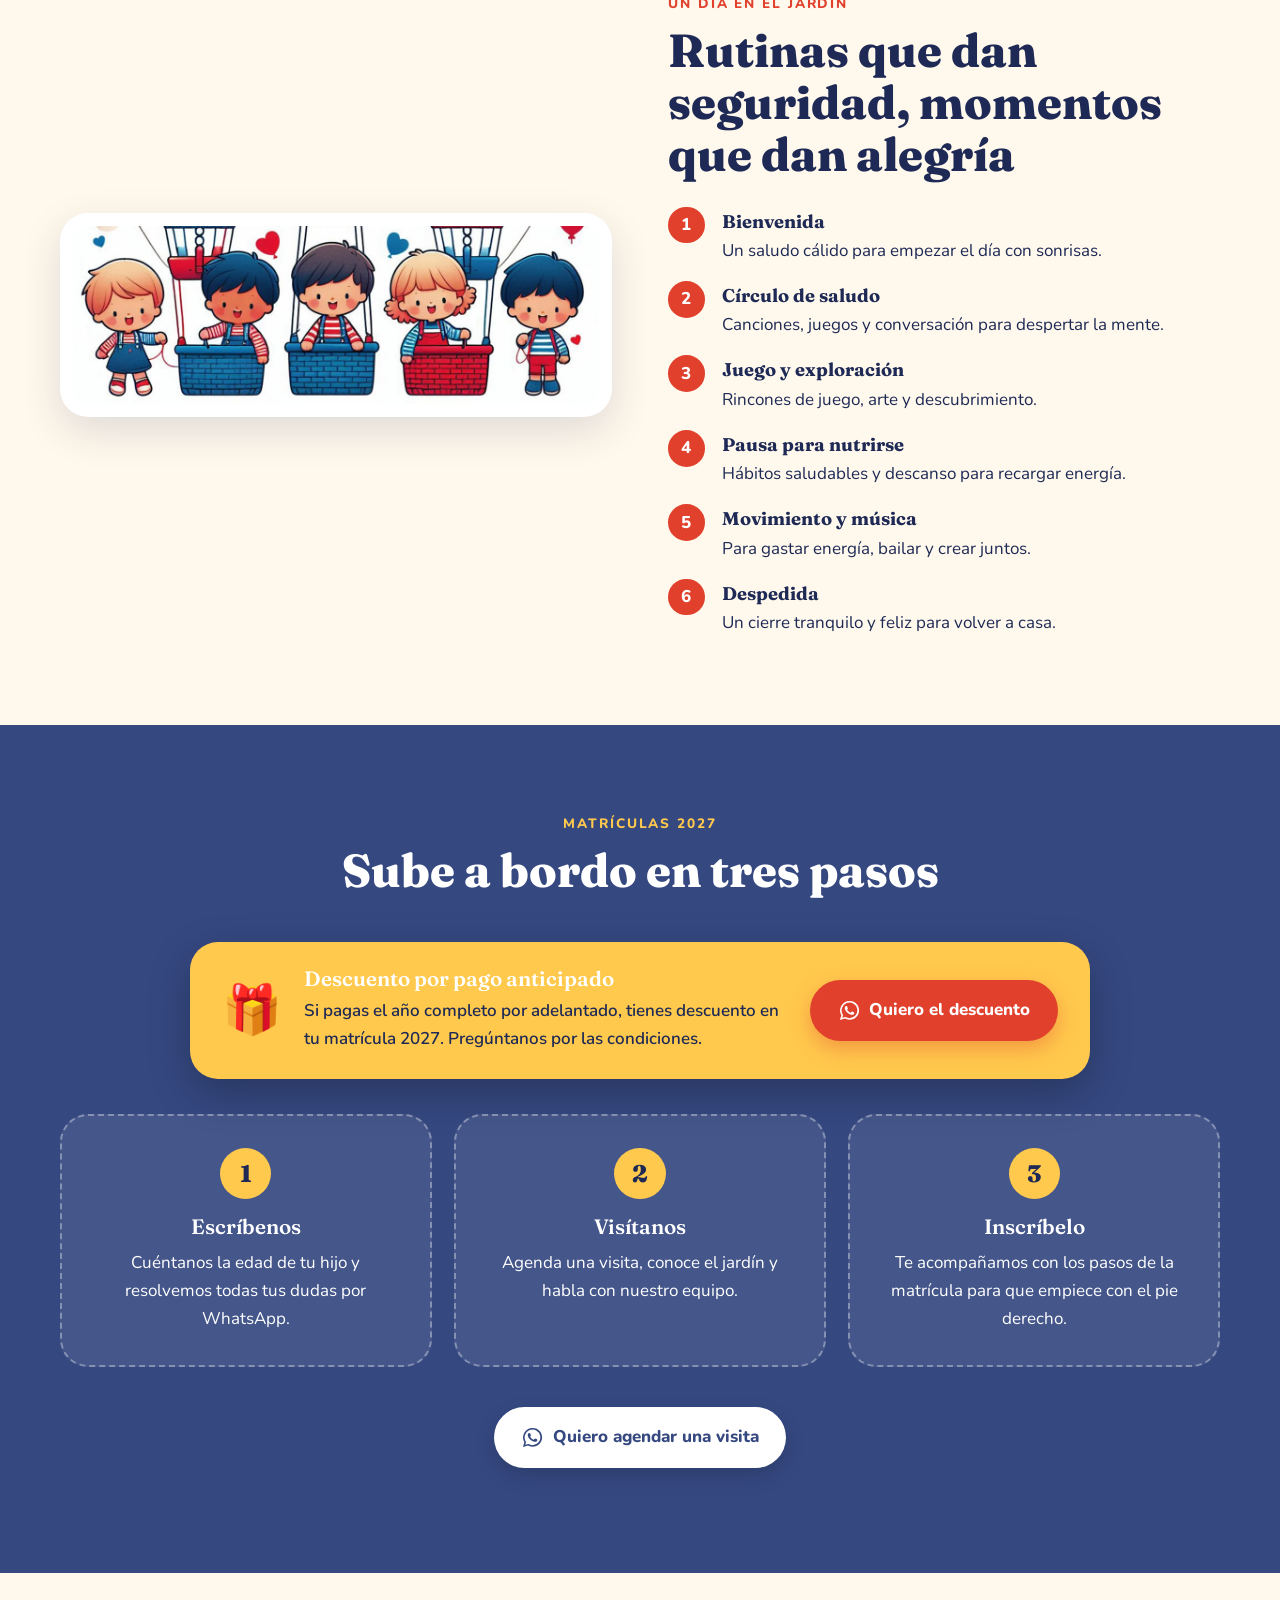
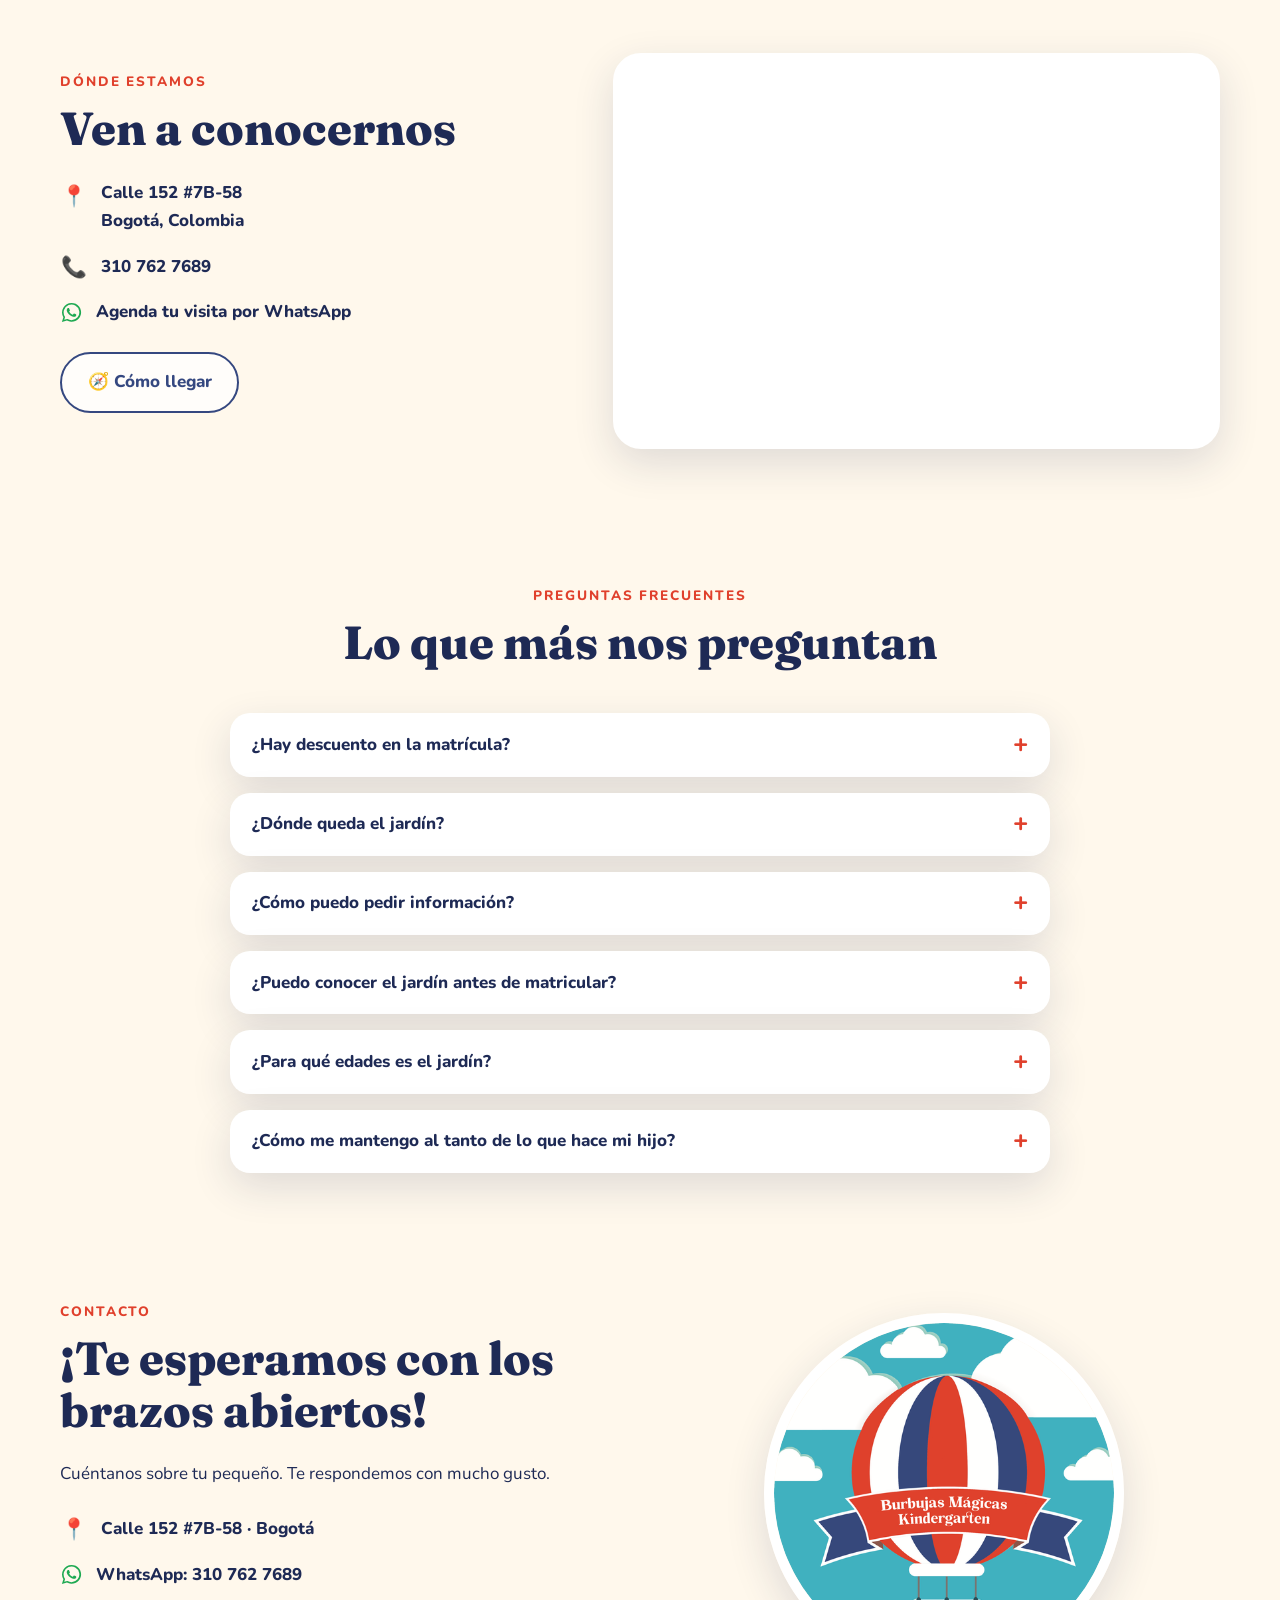
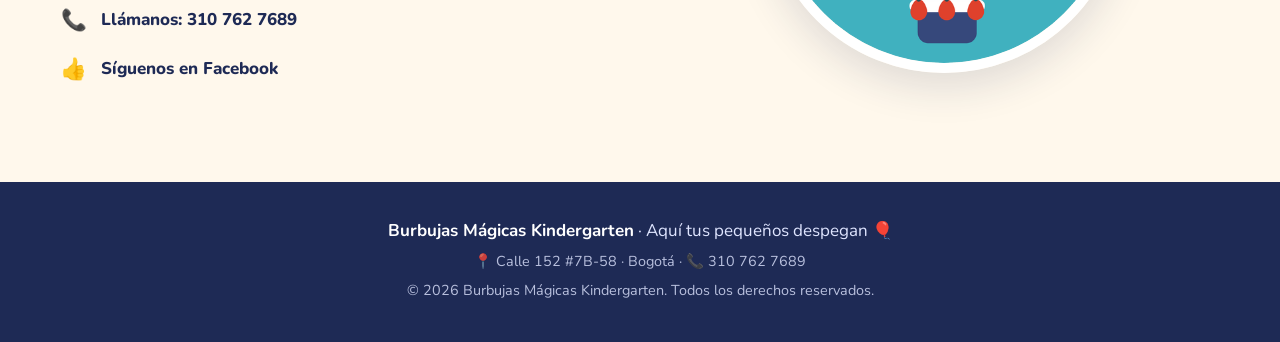
==== commit 0c2f2307: "Add vacation course coupon popup (until Dec 16)" ====
--- a/index.html
+++ b/index.html
@@ -289,6 +289,24 @@
     <svg><use href="#whatsapp"/></svg>
   </a>
 
+  <dialog class="coupon-dlg" id="cupon" aria-labelledby="cupon-title">
+    <div class="coupon">
+      <button class="coupon-x" type="button" data-close aria-label="Cerrar">×</button>
+      <div class="coupon-main">
+        <img class="coupon-logo" src="assets/img/logo-circulo.png" alt="" width="64" height="64">
+        <p class="coupon-kicker">Cupón · Burbujas Mágicas</p>
+        <h2 id="cupon-title">Curso vacacional</h2>
+        <p class="coupon-txt">Un cupo para tu peque en nuestro curso vacacional. Escríbenos y te contamos horarios y valores.</p>
+        <a class="btn btn-red" data-wa href="https://wa.me/573107627689?text=Hola%2C%20vi%20el%20cup%C3%B3n%20del%20curso%20vacacional%20y%20quisiera%20reservar%20un%20cupo" target="_blank" rel="noopener"><svg class="ico"><use href="#whatsapp"/></svg> Reservar mi cupo</a>
+      </div>
+      <div class="coupon-stub" aria-hidden="true">
+        <span>Hasta el</span>
+        <b>16</b>
+        <span>de diciembre</span>
+      </div>
+    </div>
+  </dialog>
+
   <script src="assets/js/main.js" defer></script>
 </body>
 </html>
--- a/assets/css/styles.css
+++ b/assets/css/styles.css
@@ -228,6 +228,34 @@
   .btn { width: 100%; justify-content: center; }
   .btn-sm { width: auto; }
 }
+/* Coupon */
+.coupon-dlg { border: 0; padding: 0; background: transparent; overflow: visible; max-width: min(640px, 100% - 1.5rem); width: 100%; color: var(--ink); }
+.coupon-dlg::backdrop { background: rgba(30, 42, 85, .6); }
+.coupon-dlg[open] { animation: coupon-in .35s ease-out; }
+@keyframes coupon-in { from { opacity: 0; transform: translateY(18px) scale(.97); } }
+.coupon { --stub: 170px; position: relative; display: grid; grid-template-columns: 1fr var(--stub); background: var(--sun); border-radius: 22px;
+  -webkit-mask: radial-gradient(circle 14px at calc(100% - var(--stub)) 0, #0000 97%, #000) top / 100% 51% no-repeat, radial-gradient(circle 14px at calc(100% - var(--stub)) 100%, #0000 97%, #000) bottom / 100% 51% no-repeat;
+  mask: radial-gradient(circle 14px at calc(100% - var(--stub)) 0, #0000 97%, #000) top / 100% 51% no-repeat, radial-gradient(circle 14px at calc(100% - var(--stub)) 100%, #0000 97%, #000) bottom / 100% 51% no-repeat; }
+.coupon-dlg { filter: drop-shadow(0 20px 40px rgba(0, 0, 0, .35)); }
+.coupon-main { background: var(--cream); margin: 10px 0 10px 10px; padding: 1.6rem 1.6rem 1.6rem; border-radius: 14px 0 0 14px; border: 2px dashed var(--navy); border-right: 0; }
+.coupon-logo { width: 64px; height: 64px; margin-bottom: .6rem; border-radius: 50%; }
+.coupon-kicker { font-size: .8rem; font-weight: 800; letter-spacing: .12em; text-transform: uppercase; color: var(--red); margin-bottom: .3rem; }
+.coupon h2 { font-size: clamp(2rem, 6vw, 2.7rem); margin-bottom: .4rem; color: var(--navy); }
+.coupon-txt { font-size: 1rem; line-height: 1.5; margin-bottom: 1.1rem; }
+.coupon-stub { display: flex; flex-direction: column; align-items: center; justify-content: center; text-align: center; padding: 1rem; margin: 10px 10px 10px 0; border: 2px dashed var(--navy); border-left: 2px dashed var(--navy); border-radius: 0 14px 14px 0; color: var(--navy); font-weight: 800; text-transform: uppercase; letter-spacing: .08em; font-size: .85rem; }
+.coupon-stub b { font-family: var(--font-head); font-size: 4.6rem; line-height: 1; letter-spacing: 0; color: var(--red); }
+.coupon-x { position: absolute; top: 16px; right: calc(var(--stub) + 14px); z-index: 2; width: 34px; height: 34px; border: 0; border-radius: 50%; background: rgba(53, 72, 128, .1); color: var(--navy); font-size: 1.5rem; line-height: 1; cursor: pointer; }
+.coupon-x:hover { background: rgba(53, 72, 128, .2); }
+@media (max-width: 560px) {
+  .coupon { --stub: 108px; grid-template-columns: 1fr; grid-template-rows: auto var(--stub);
+    -webkit-mask: radial-gradient(circle 14px at 0 calc(100% - var(--stub)), #0000 97%, #000) left / 51% 100% no-repeat, radial-gradient(circle 14px at 100% calc(100% - var(--stub)), #0000 97%, #000) right / 51% 100% no-repeat;
+    mask: radial-gradient(circle 14px at 0 calc(100% - var(--stub)), #0000 97%, #000) left / 51% 100% no-repeat, radial-gradient(circle 14px at 100% calc(100% - var(--stub)), #0000 97%, #000) right / 51% 100% no-repeat; }
+  .coupon-main { margin: 10px 10px 0; border-radius: 14px 14px 0 0; border: 2px dashed var(--navy); border-bottom: 0; padding: 1.3rem; }
+  .coupon-stub { margin: 0 10px 10px; border-radius: 0 0 14px 14px; flex-direction: row; gap: .6rem; padding: .5rem; }
+  .coupon-stub b { font-size: 3.2rem; }
+  .coupon-x { right: 22px; }
+}
+
 @media (prefers-reduced-motion: reduce) {
   *, *::before, *::after { animation: none !important; transition: none !important; scroll-behavior: auto !important; }
   .js .reveal { opacity: 1; transform: none; }
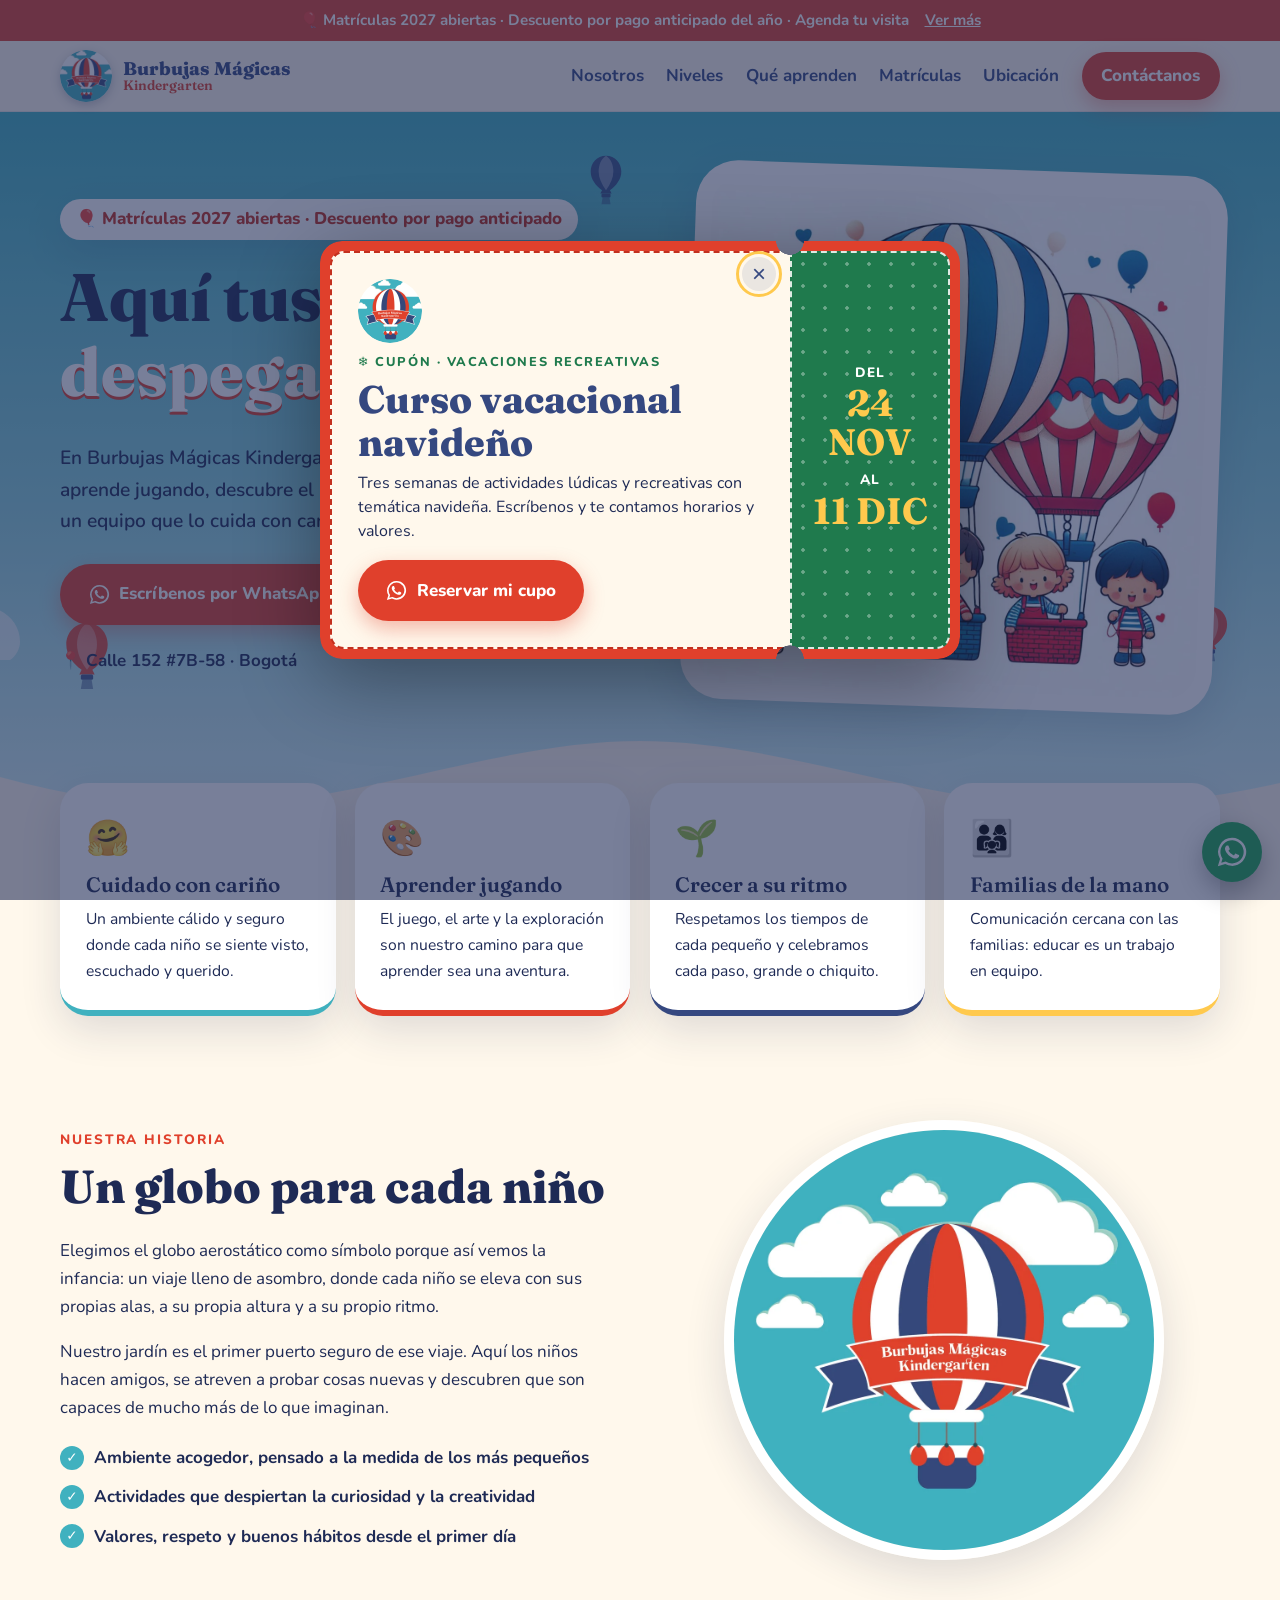
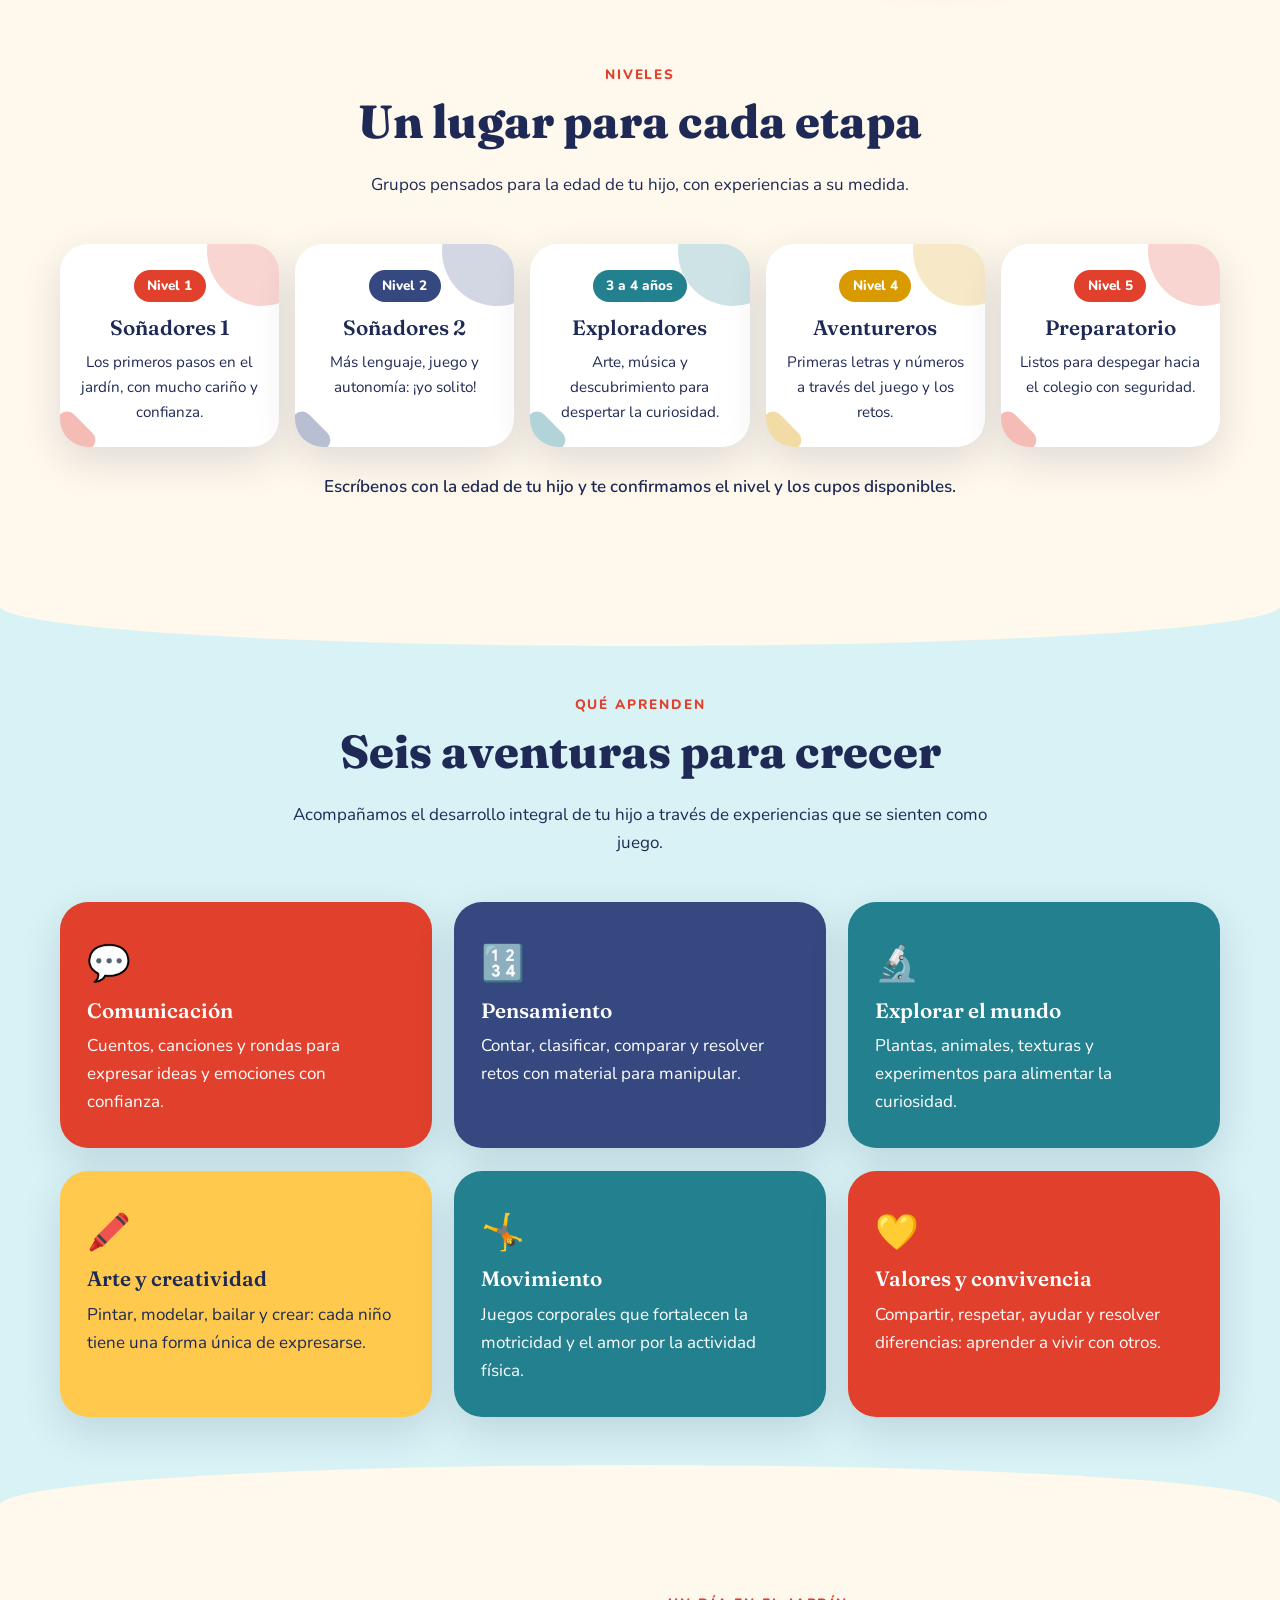
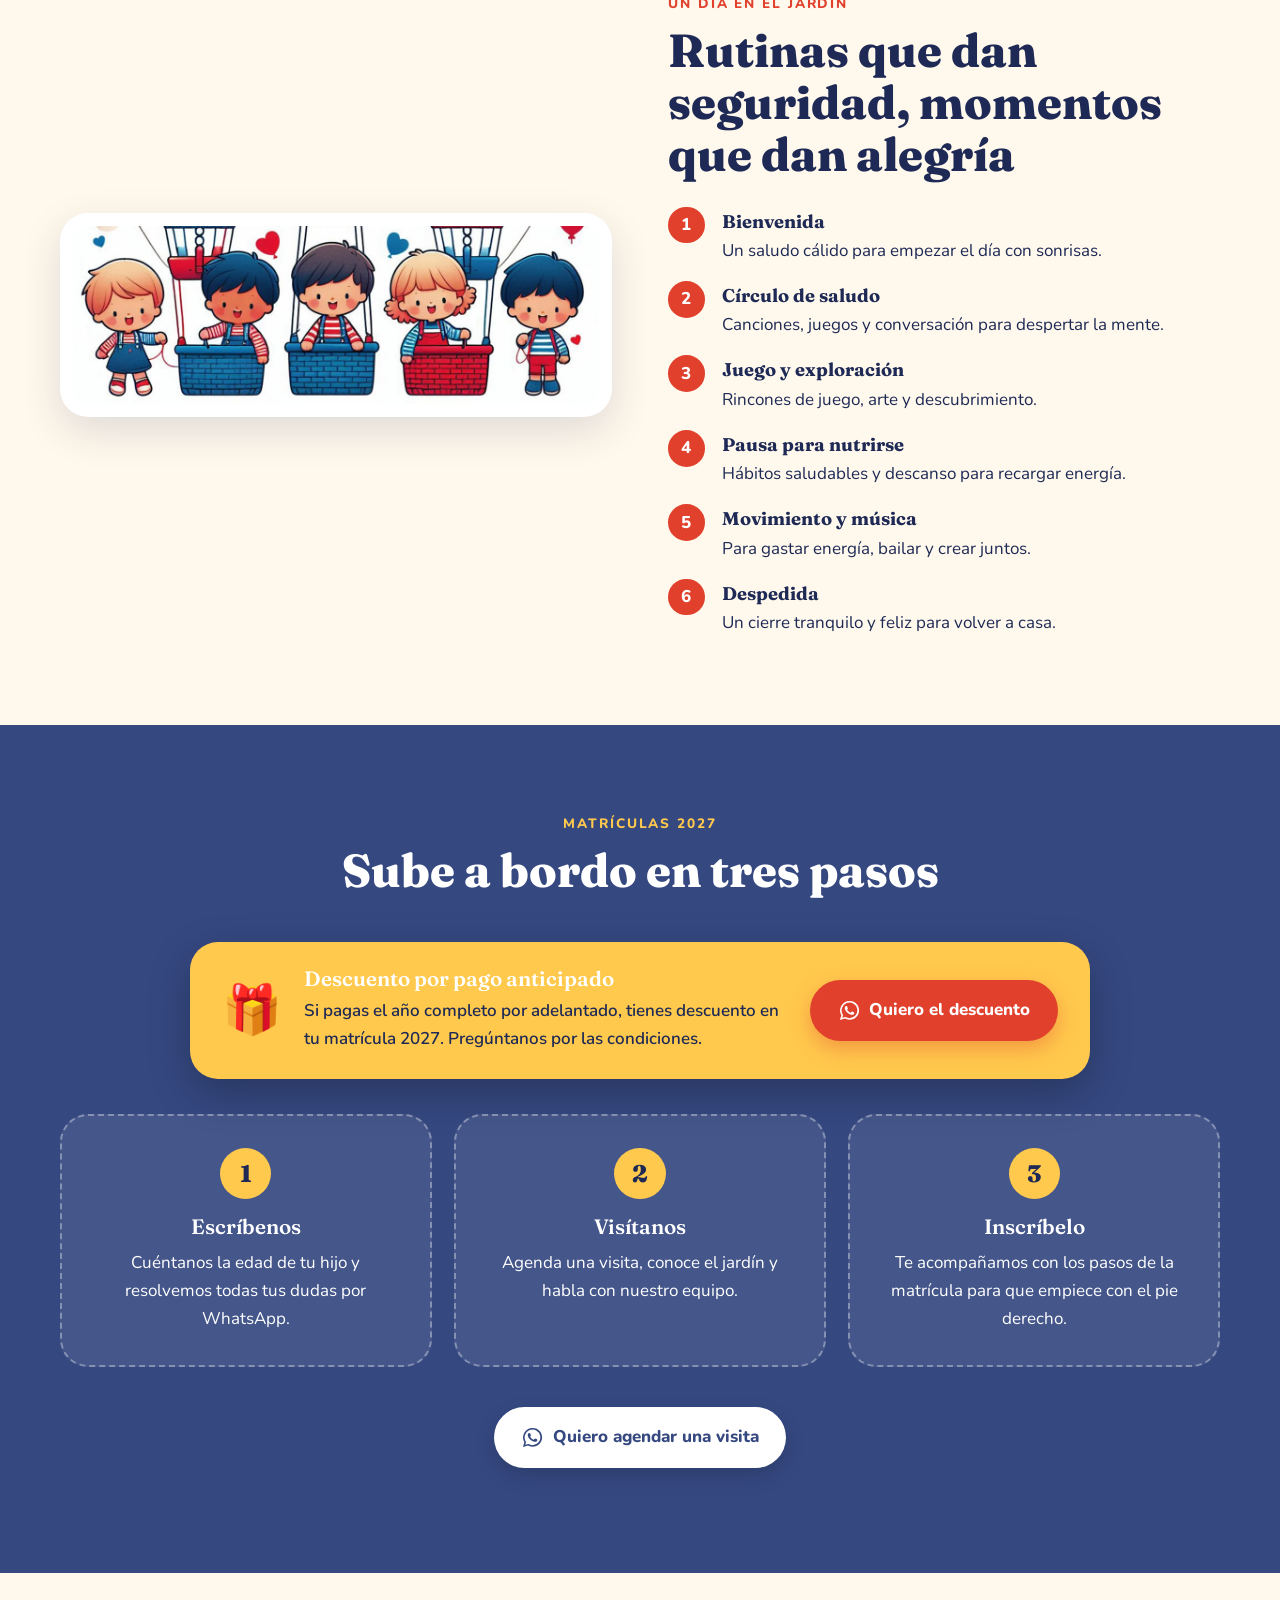
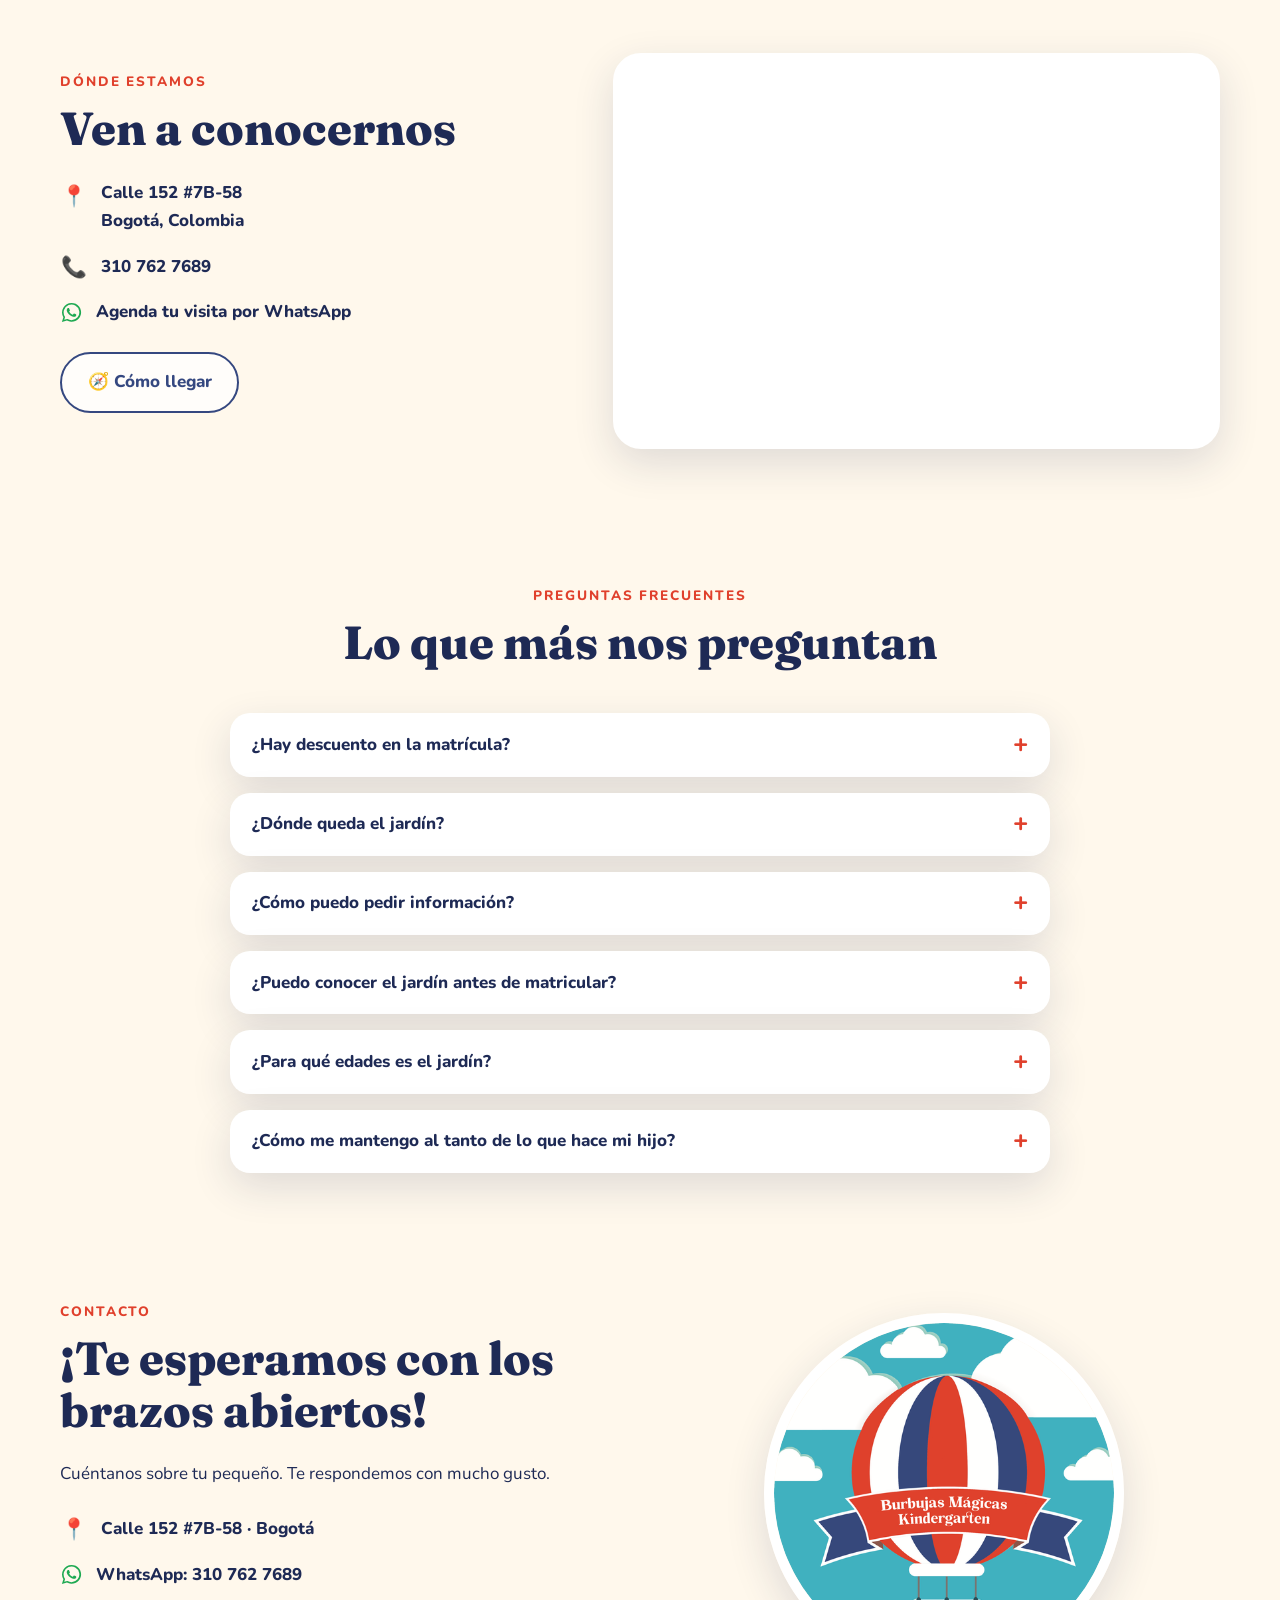
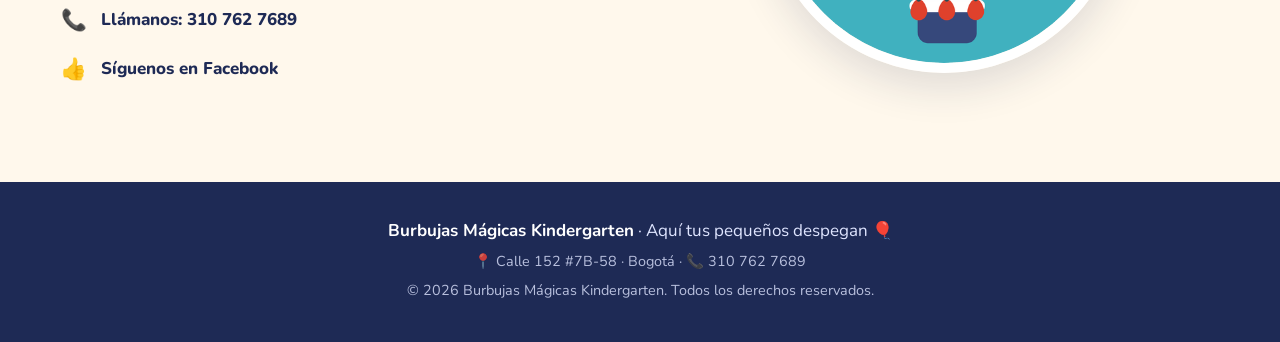
==== commit 46fd3d3a: "Coupon: Christmas vacation course, Nov 24 - Dec 11" ====
--- a/index.html
+++ b/index.html
@@ -294,15 +294,16 @@
       <button class="coupon-x" type="button" data-close aria-label="Cerrar">×</button>
       <div class="coupon-main">
         <img class="coupon-logo" src="assets/img/logo-circulo.png" alt="" width="64" height="64">
-        <p class="coupon-kicker">Cupón · Burbujas Mágicas</p>
-        <h2 id="cupon-title">Curso vacacional</h2>
-        <p class="coupon-txt">Un cupo para tu peque en nuestro curso vacacional. Escríbenos y te contamos horarios y valores.</p>
+        <p class="coupon-kicker">❄ Cupón · Vacaciones recreativas</p>
+        <h2 id="cupon-title">Curso vacacional navideño</h2>
+        <p class="coupon-txt">Tres semanas de actividades lúdicas y recreativas con temática navideña. Escríbenos y te contamos horarios y valores.</p>
         <a class="btn btn-red" data-wa href="https://wa.me/573107627689?text=Hola%2C%20vi%20el%20cup%C3%B3n%20del%20curso%20vacacional%20y%20quisiera%20reservar%20un%20cupo" target="_blank" rel="noopener"><svg class="ico"><use href="#whatsapp"/></svg> Reservar mi cupo</a>
       </div>
       <div class="coupon-stub" aria-hidden="true">
-        <span>Hasta el</span>
-        <b>16</b>
-        <span>de diciembre</span>
+        <span>Del</span>
+        <b>24 nov</b>
+        <span>al</span>
+        <b>11 dic</b>
       </div>
     </div>
   </dialog>
--- a/assets/css/styles.css
+++ b/assets/css/styles.css
@@ -233,26 +233,26 @@
 .coupon-dlg::backdrop { background: rgba(30, 42, 85, .6); }
 .coupon-dlg[open] { animation: coupon-in .35s ease-out; }
 @keyframes coupon-in { from { opacity: 0; transform: translateY(18px) scale(.97); } }
-.coupon { --stub: 170px; position: relative; display: grid; grid-template-columns: 1fr var(--stub); background: var(--sun); border-radius: 22px;
+.coupon { --stub: 170px; position: relative; display: grid; grid-template-columns: 1fr var(--stub); background: var(--red); border-radius: 22px;
   -webkit-mask: radial-gradient(circle 14px at calc(100% - var(--stub)) 0, #0000 97%, #000) top / 100% 51% no-repeat, radial-gradient(circle 14px at calc(100% - var(--stub)) 100%, #0000 97%, #000) bottom / 100% 51% no-repeat;
   mask: radial-gradient(circle 14px at calc(100% - var(--stub)) 0, #0000 97%, #000) top / 100% 51% no-repeat, radial-gradient(circle 14px at calc(100% - var(--stub)) 100%, #0000 97%, #000) bottom / 100% 51% no-repeat; }
 .coupon-dlg { filter: drop-shadow(0 20px 40px rgba(0, 0, 0, .35)); }
-.coupon-main { background: var(--cream); margin: 10px 0 10px 10px; padding: 1.6rem 1.6rem 1.6rem; border-radius: 14px 0 0 14px; border: 2px dashed var(--navy); border-right: 0; }
+.coupon-main { background: var(--cream); margin: 10px 0 10px 10px; padding: 1.6rem 1.6rem 1.6rem; border-radius: 14px 0 0 14px; border: 2px dashed var(--red-dark); border-right: 0; }
 .coupon-logo { width: 64px; height: 64px; margin-bottom: .6rem; border-radius: 50%; }
-.coupon-kicker { font-size: .8rem; font-weight: 800; letter-spacing: .12em; text-transform: uppercase; color: var(--red); margin-bottom: .3rem; }
-.coupon h2 { font-size: clamp(2rem, 6vw, 2.7rem); margin-bottom: .4rem; color: var(--navy); }
+.coupon-kicker { font-size: .8rem; font-weight: 800; letter-spacing: .12em; text-transform: uppercase; color: #1f7a4d; margin-bottom: .3rem; }
+.coupon h2 { font-size: clamp(1.8rem, 5.5vw, 2.4rem); margin-bottom: .4rem; color: var(--navy); }
 .coupon-txt { font-size: 1rem; line-height: 1.5; margin-bottom: 1.1rem; }
-.coupon-stub { display: flex; flex-direction: column; align-items: center; justify-content: center; text-align: center; padding: 1rem; margin: 10px 10px 10px 0; border: 2px dashed var(--navy); border-left: 2px dashed var(--navy); border-radius: 0 14px 14px 0; color: var(--navy); font-weight: 800; text-transform: uppercase; letter-spacing: .08em; font-size: .85rem; }
-.coupon-stub b { font-family: var(--font-head); font-size: 4.6rem; line-height: 1; letter-spacing: 0; color: var(--red); }
+.coupon-stub { display: flex; flex-direction: column; align-items: center; justify-content: center; text-align: center; padding: 1rem; margin: 10px 10px 10px 0; border: 2px dashed rgba(255, 255, 255, .85); border-radius: 0 14px 14px 0; color: #fff; background: #1f7a4d radial-gradient(circle, rgba(255, 255, 255, .35) 1.5px, transparent 2px) 0 0 / 22px 22px; font-weight: 800; text-transform: uppercase; letter-spacing: .08em; font-size: .85rem; }
+.coupon-stub b { font-family: var(--font-head); font-size: 2.3rem; line-height: 1.05; letter-spacing: 0; color: var(--sun); margin-bottom: .5rem; }
 .coupon-x { position: absolute; top: 16px; right: calc(var(--stub) + 14px); z-index: 2; width: 34px; height: 34px; border: 0; border-radius: 50%; background: rgba(53, 72, 128, .1); color: var(--navy); font-size: 1.5rem; line-height: 1; cursor: pointer; }
 .coupon-x:hover { background: rgba(53, 72, 128, .2); }
 @media (max-width: 560px) {
-  .coupon { --stub: 108px; grid-template-columns: 1fr; grid-template-rows: auto var(--stub);
+  .coupon { --stub: 96px; grid-template-columns: 1fr; grid-template-rows: auto var(--stub);
     -webkit-mask: radial-gradient(circle 14px at 0 calc(100% - var(--stub)), #0000 97%, #000) left / 51% 100% no-repeat, radial-gradient(circle 14px at 100% calc(100% - var(--stub)), #0000 97%, #000) right / 51% 100% no-repeat;
     mask: radial-gradient(circle 14px at 0 calc(100% - var(--stub)), #0000 97%, #000) left / 51% 100% no-repeat, radial-gradient(circle 14px at 100% calc(100% - var(--stub)), #0000 97%, #000) right / 51% 100% no-repeat; }
-  .coupon-main { margin: 10px 10px 0; border-radius: 14px 14px 0 0; border: 2px dashed var(--navy); border-bottom: 0; padding: 1.3rem; }
-  .coupon-stub { margin: 0 10px 10px; border-radius: 0 0 14px 14px; flex-direction: row; gap: .6rem; padding: .5rem; }
-  .coupon-stub b { font-size: 3.2rem; }
+  .coupon-main { margin: 10px 10px 0; border-radius: 14px 14px 0 0; border: 2px dashed var(--red-dark); border-bottom: 0; padding: 1.3rem; }
+  .coupon-stub { margin: 0 10px 10px; border-radius: 0 0 14px 14px; flex-direction: row; flex-wrap: wrap; gap: .1rem .6rem; padding: .5rem; }
+  .coupon-stub b { font-size: 1.9rem; margin: 0; }
   .coupon-x { right: 22px; }
 }
 
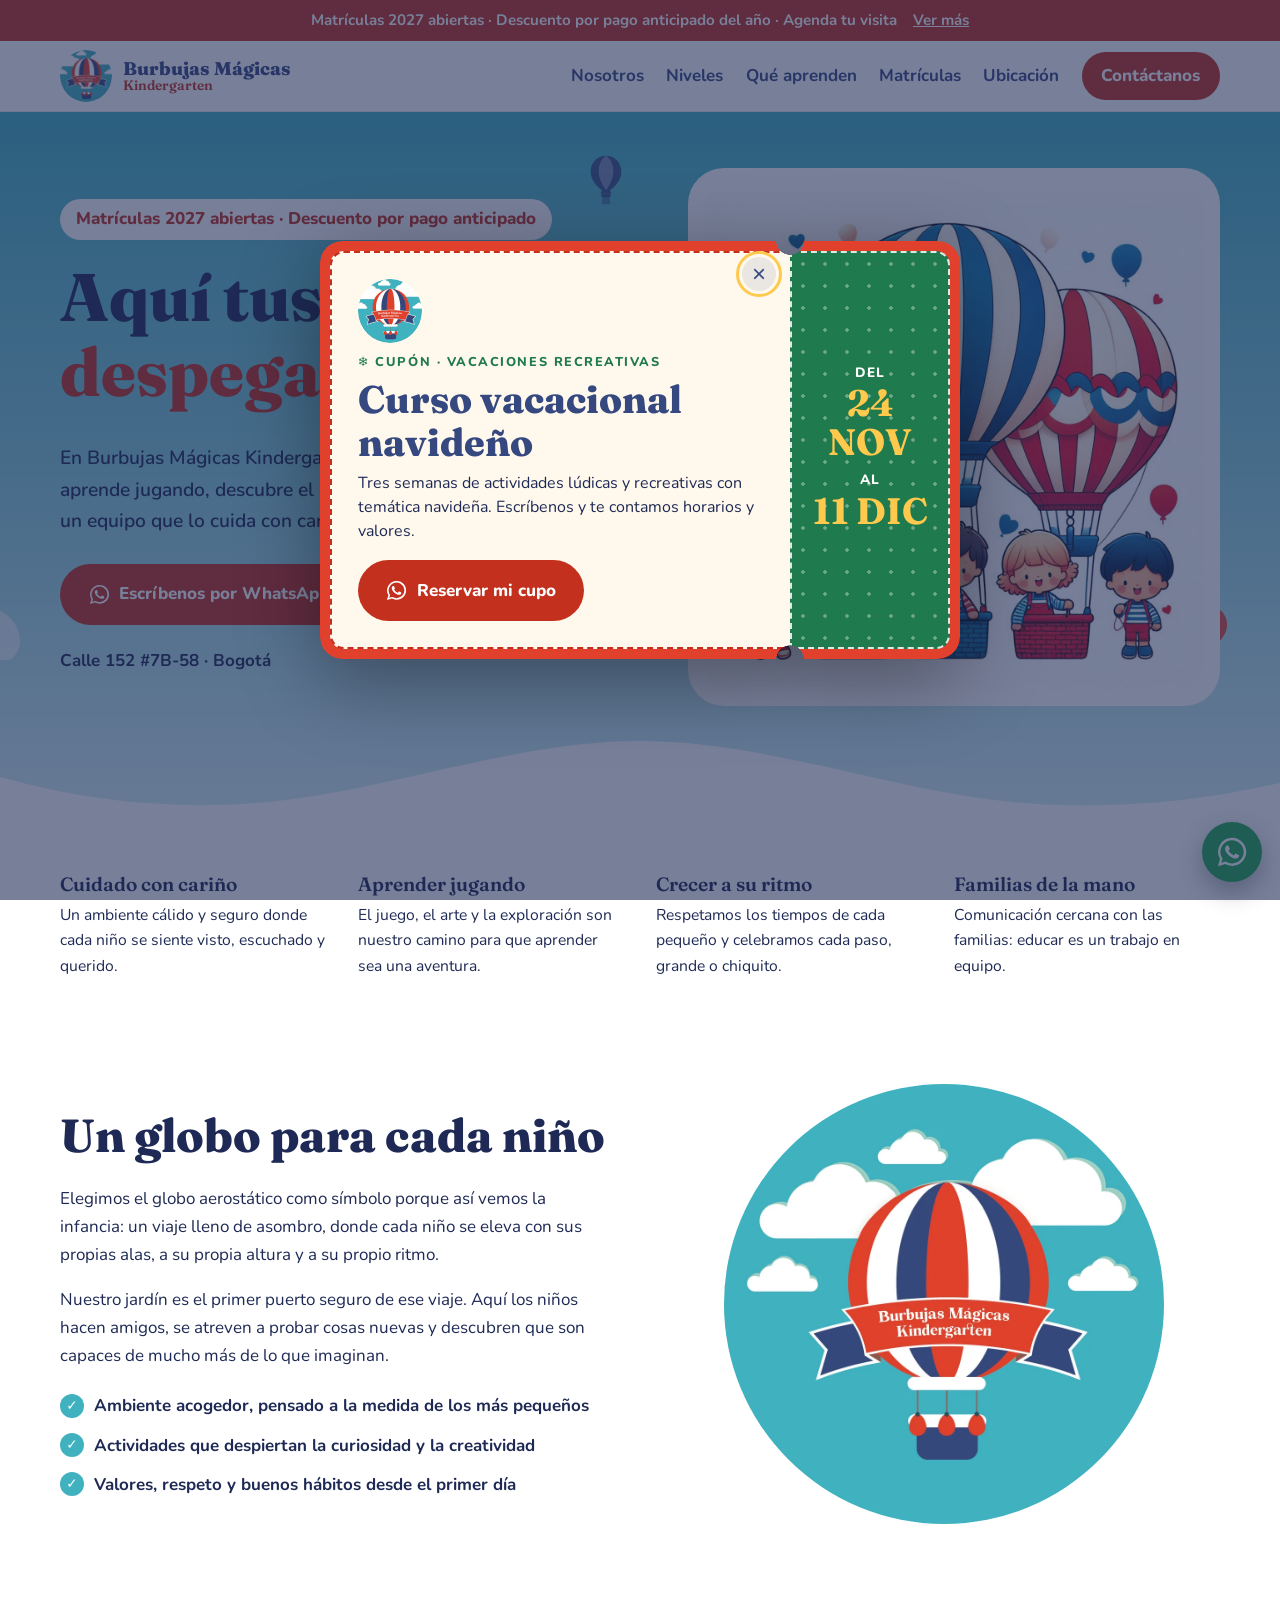
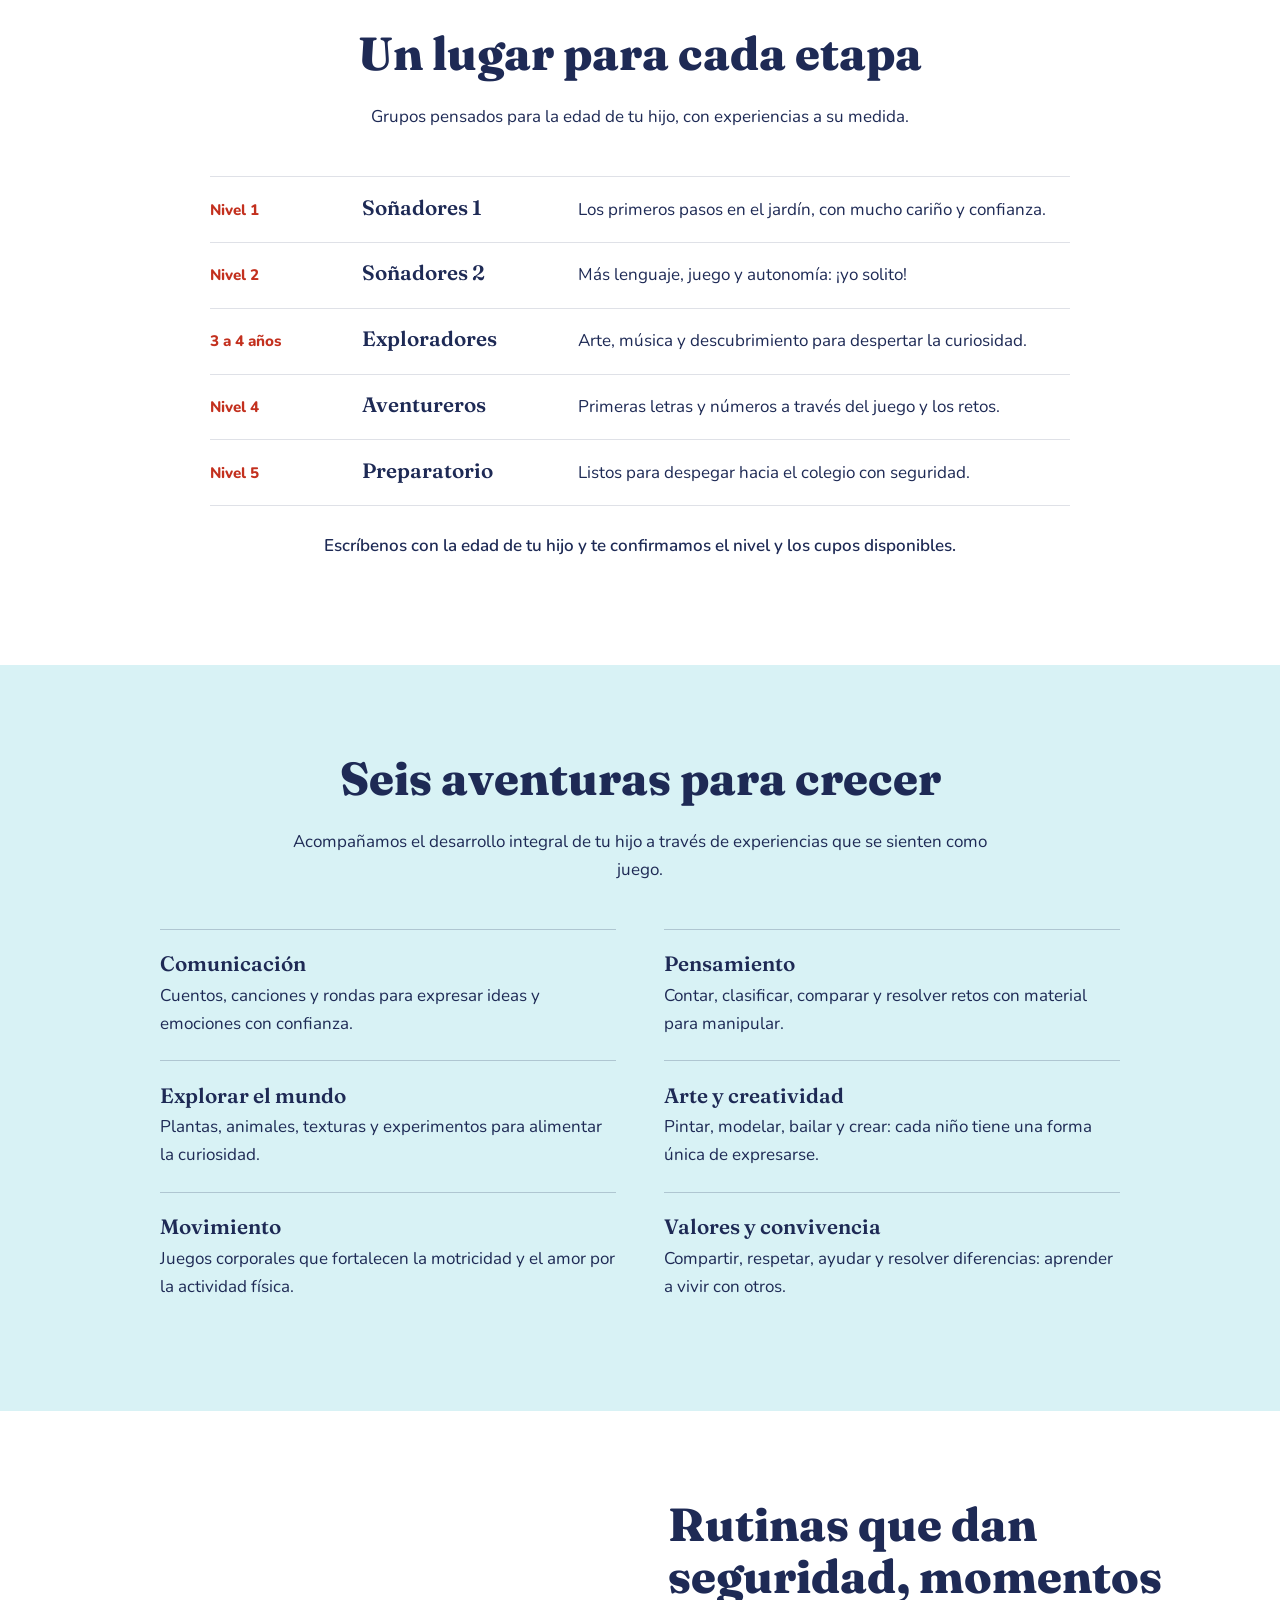
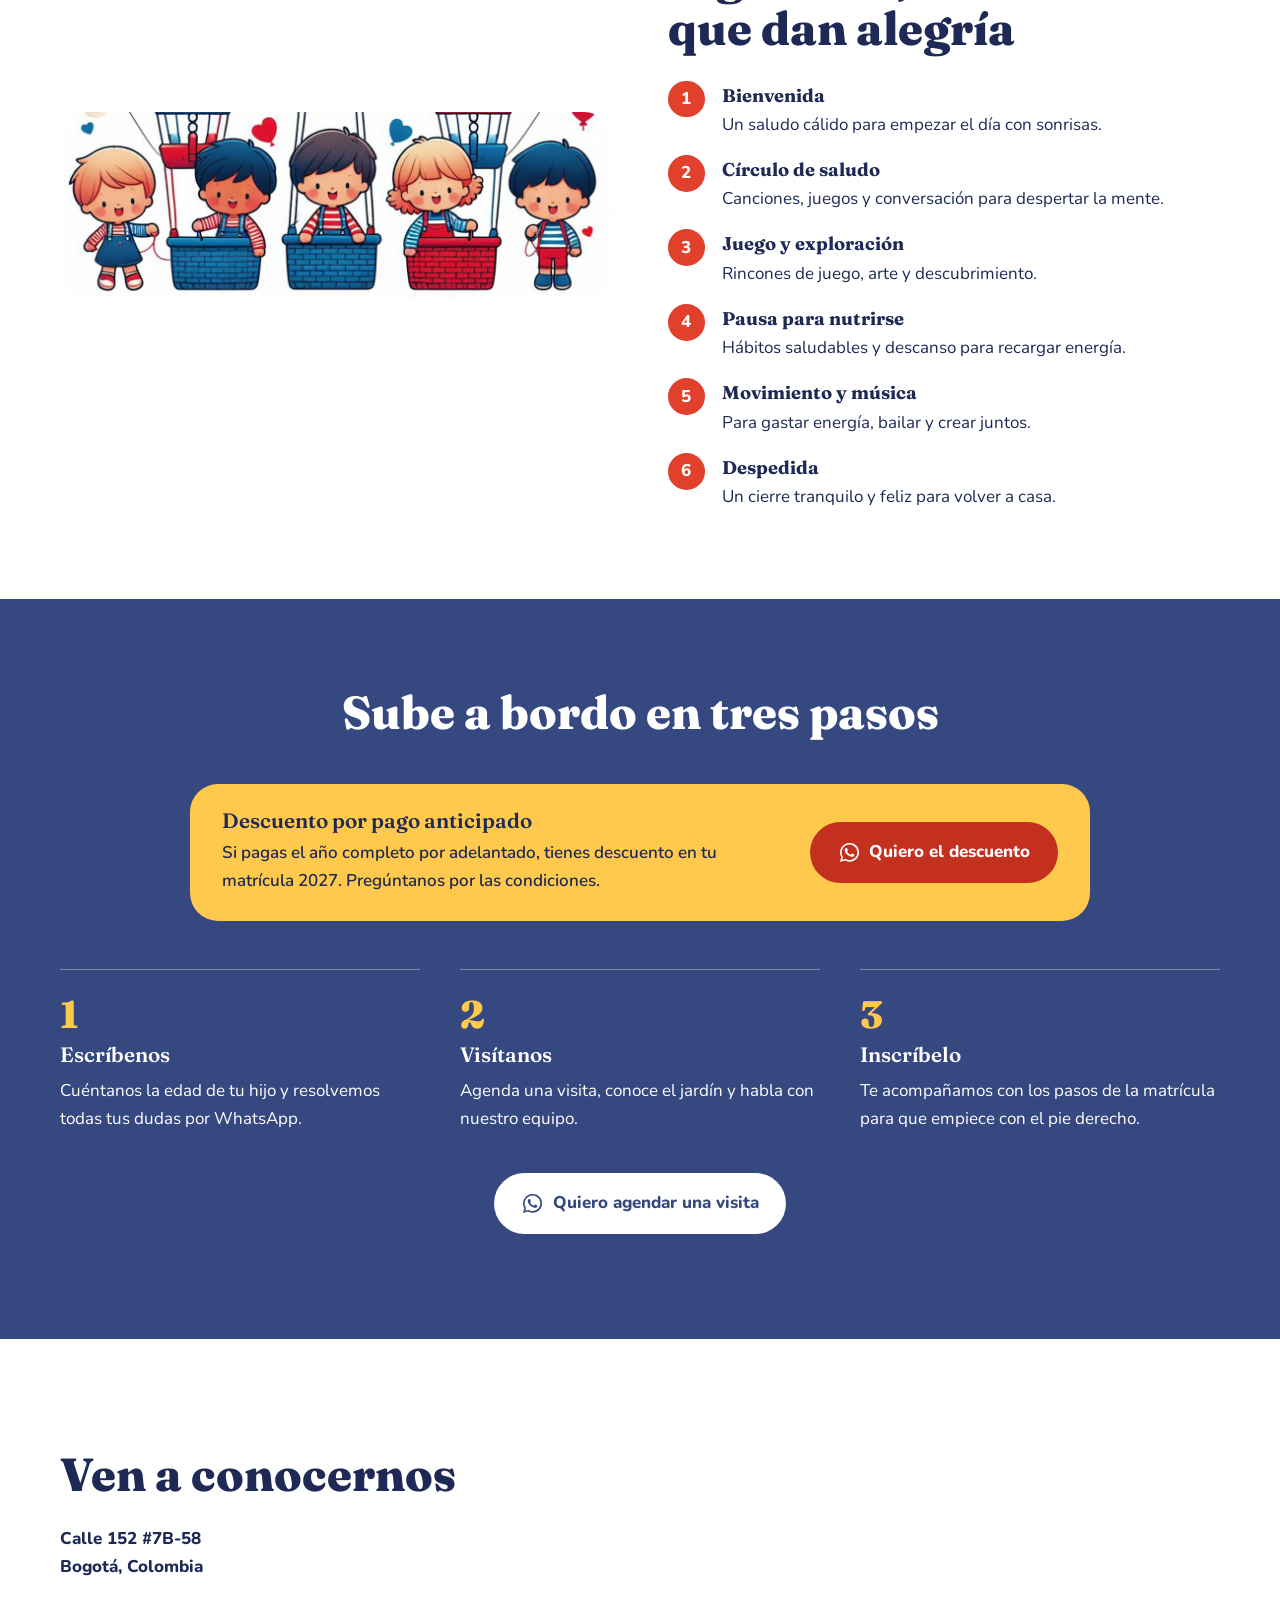
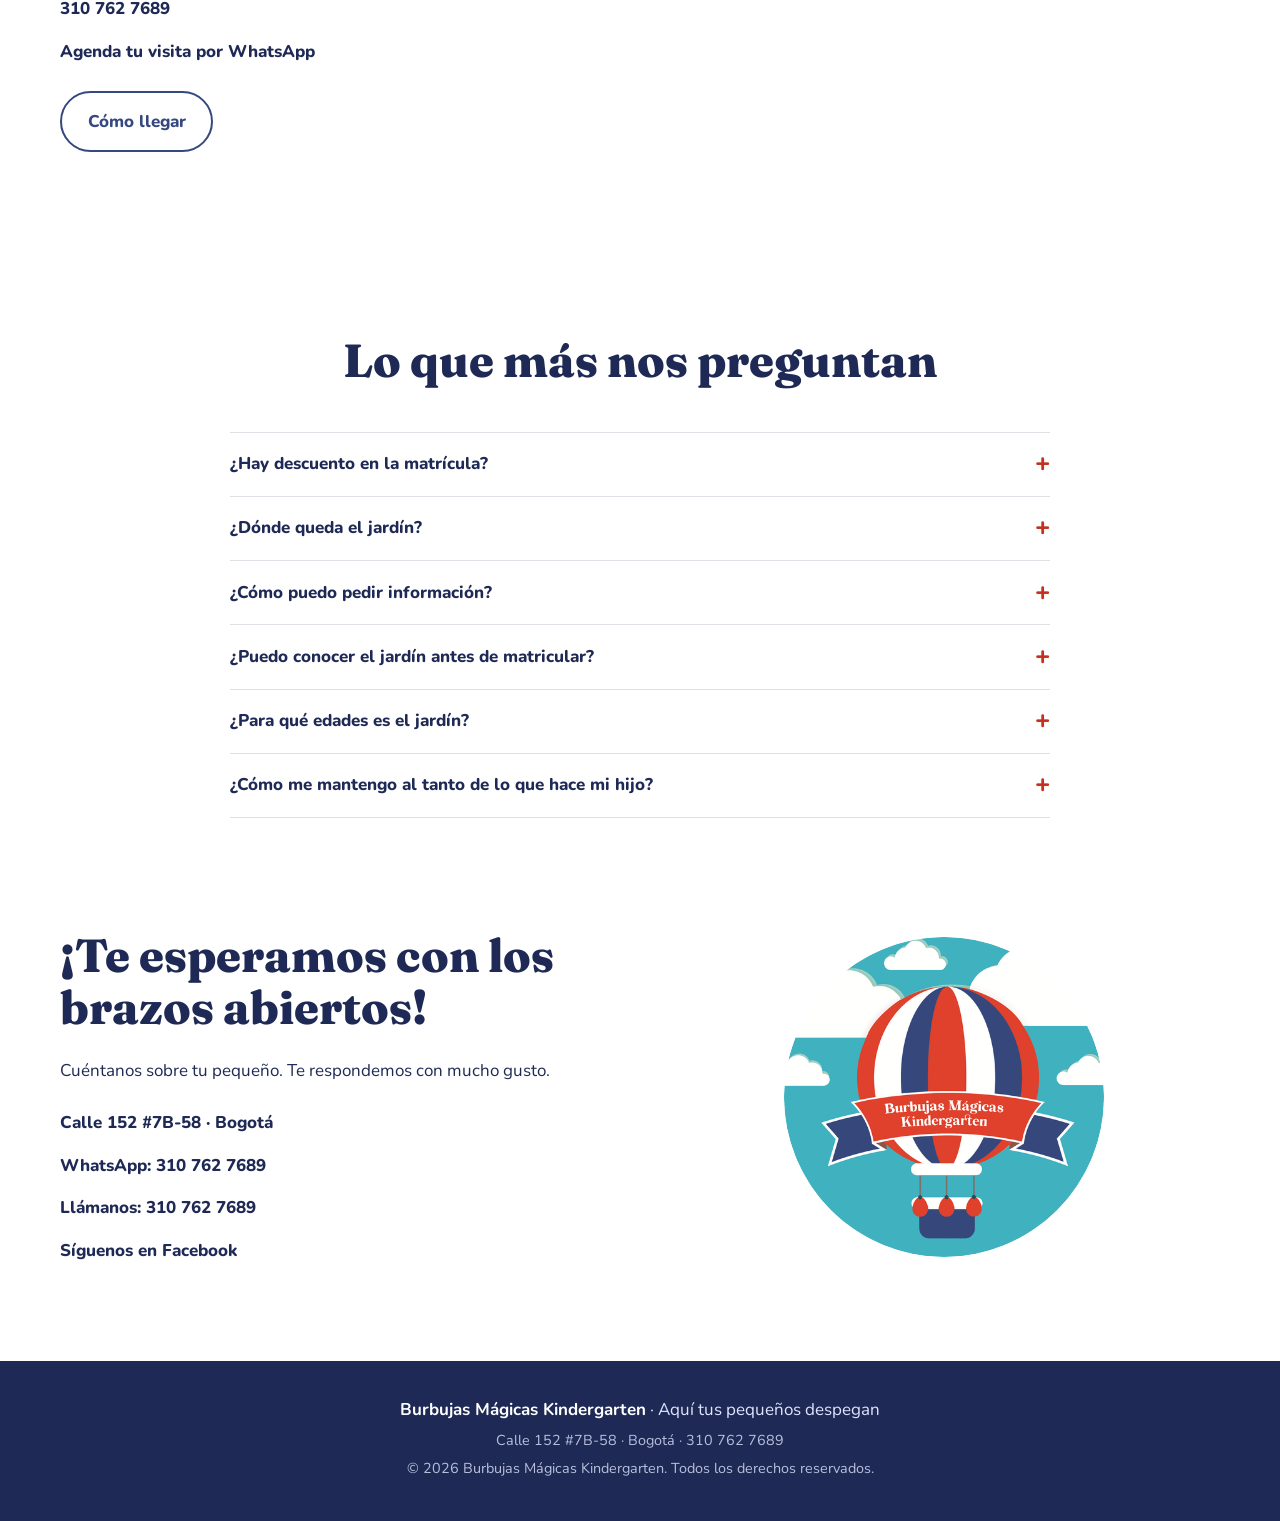
==== commit 70265d92: "Reduce card noise: lists with hairlines, no kickers/emoji, flatter surfaces" ====
--- a/index.html
+++ b/index.html
@@ -66,7 +66,7 @@
 
   <div class="topbar">
     <div class="wrap topbar-in">
-      <p>🎈 <b>Matrículas 2027 abiertas</b> · Descuento por pago anticipado del año · Agenda tu visita</p>
+      <p><b>Matrículas 2027 abiertas</b> · Descuento por pago anticipado del año · Agenda tu visita</p>
       <a href="#matriculas">Ver más</a>
     </div>
   </div>
@@ -95,41 +95,40 @@
         <svg class="cloud c1"><use href="#cloud"/></svg>
         <svg class="cloud c2"><use href="#cloud"/></svg>
         <svg class="cloud c3"><use href="#cloud"/></svg>
-        <svg class="float f1" style="color:#E0402C"><use href="#balloon"/></svg>
         <svg class="float f2" style="color:#354880"><use href="#balloon"/></svg>
         <svg class="float f3" style="color:#E0402C"><use href="#balloon"/></svg>
       </div>
       <div class="wrap hero-grid">
         <div class="hero-copy">
-          <p class="pill">🎈 Matrículas 2027 abiertas · Descuento por pago anticipado</p>
+          <p class="pill">Matrículas 2027 abiertas · Descuento por pago anticipado</p>
           <h1>Aquí tus pequeños <em>despegan</em></h1>
           <p class="lead">En Burbujas Mágicas Kindergarten cada niño sube a su ritmo: aprende jugando, descubre el mundo y crece feliz, acompañado de un equipo que lo cuida con cariño.</p>
           <div class="cta">
             <a class="btn btn-red" data-wa href="https://wa.me/573107627689?text=Hola%2C%20quisiera%20informaci%C3%B3n%20sobre%20matr%C3%ADculas%202027%20en%20Burbujas%20M%C3%A1gicas%20Kindergarten" target="_blank" rel="noopener">
               <svg class="ico"><use href="#whatsapp"/></svg> Escríbenos por WhatsApp
             </a>
-            <a class="btn btn-ghost" href="tel:+573107627689">📞 310 762 7689</a>
+            <a class="btn btn-ghost" href="tel:+573107627689">Llamar al 310 762 7689</a>
           </div>
-          <p class="hero-loc">📍 Calle 152 #7B-58 · Bogotá</p>
+          <p class="hero-loc">Calle 152 #7B-58 · Bogotá</p>
         </div>
         <figure class="hero-art">
           <img src="assets/img/globos-ninos.webp" width="1200" height="1216" alt="Ilustración de cinco niños felices junto a tres globos aerostáticos de rayas rojas, azules y blancas" fetchpriority="high">
         </figure>
       </div>
-      <svg class="wave" viewBox="0 0 1440 120" preserveAspectRatio="none" aria-hidden="true"><path d="M0 64c120 40 240 48 360 24s240-72 360-72 240 48 360 72 240 16 360-16v48H0Z" fill="#FFF8EC"/></svg>
-    </section>
-
-    <section class="values wrap" aria-label="Lo que nos hace especiales">
-      <article class="card reveal"><span class="emoji">🤗</span><h3>Cuidado con cariño</h3><p>Un ambiente cálido y seguro donde cada niño se siente visto, escuchado y querido.</p></article>
-      <article class="card reveal"><span class="emoji">🎨</span><h3>Aprender jugando</h3><p>El juego, el arte y la exploración son nuestro camino para que aprender sea una aventura.</p></article>
-      <article class="card reveal"><span class="emoji">🌱</span><h3>Crecer a su ritmo</h3><p>Respetamos los tiempos de cada pequeño y celebramos cada paso, grande o chiquito.</p></article>
-      <article class="card reveal"><span class="emoji">👨‍👩‍👧</span><h3>Familias de la mano</h3><p>Comunicación cercana con las familias: educar es un trabajo en equipo.</p></article>
+      <svg class="wave" viewBox="0 0 1440 120" preserveAspectRatio="none" aria-hidden="true"><path d="M0 64c120 40 240 48 360 24s240-72 360-72 240 48 360 72 240 16 360-16v48H0Z" fill="#FFFFFF"/></svg>
+    </section>
+
+    <section class="values wrap" aria-labelledby="valores-t">
+      <h2 class="sr-only" id="valores-t">Lo que nos hace especiales</h2>
+      <div class="reveal"><h3>Cuidado con cariño</h3><p>Un ambiente cálido y seguro donde cada niño se siente visto, escuchado y querido.</p></div>
+      <div class="reveal"><h3>Aprender jugando</h3><p>El juego, el arte y la exploración son nuestro camino para que aprender sea una aventura.</p></div>
+      <div class="reveal"><h3>Crecer a su ritmo</h3><p>Respetamos los tiempos de cada pequeño y celebramos cada paso, grande o chiquito.</p></div>
+      <div class="reveal"><h3>Familias de la mano</h3><p>Comunicación cercana con las familias: educar es un trabajo en equipo.</p></div>
     </section>
 
     <section class="about" id="nosotros">
       <div class="wrap about-grid">
         <div class="reveal">
-          <p class="kicker">Nuestra historia</p>
           <h2>Un globo para cada niño</h2>
           <p>Elegimos el globo aerostático como símbolo porque así vemos la infancia: un viaje lleno de asombro, donde cada niño se eleva con sus propias alas, a su propia altura y a su propio ritmo.</p>
           <p>Nuestro jardín es el primer puerto seguro de ese viaje. Aquí los niños hacen amigos, se atreven a probar cosas nuevas y descubren que son capaces de mucho más de lo que imaginan.</p>
@@ -148,35 +147,33 @@
     <section class="levels" id="niveles">
       <div class="wrap">
         <div class="section-head reveal">
-          <p class="kicker">Niveles</p>
           <h2>Un lugar para cada etapa</h2>
           <p>Grupos pensados para la edad de tu hijo, con experiencias a su medida.</p>
         </div>
-        <div class="levels-grid">
-          <article class="level l1 reveal"><span class="age">Nivel 1</span><h3>Soñadores 1</h3><p>Los primeros pasos en el jardín, con mucho cariño y confianza.</p></article>
-          <article class="level l2 reveal"><span class="age">Nivel 2</span><h3>Soñadores 2</h3><p>Más lenguaje, juego y autonomía: ¡yo solito!</p></article>
-          <article class="level l3 reveal"><span class="age">3 a 4 años</span><h3>Exploradores</h3><p>Arte, música y descubrimiento para despertar la curiosidad.</p></article>
-          <article class="level l4 reveal"><span class="age">Nivel 4</span><h3>Aventureros</h3><p>Primeras letras y números a través del juego y los retos.</p></article>
-          <article class="level l5 reveal"><span class="age">Nivel 5</span><h3>Preparatorio</h3><p>Listos para despegar hacia el colegio con seguridad.</p></article>
-        </div>
-        <p class="center muted reveal">Escríbenos con la edad de tu hijo y te confirmamos el nivel y los cupos disponibles.</p>
+        <ol class="levels-list">
+          <li class="reveal"><span class="age">Nivel 1</span><h3>Soñadores 1</h3><p>Los primeros pasos en el jardín, con mucho cariño y confianza.</p></li>
+          <li class="reveal"><span class="age">Nivel 2</span><h3>Soñadores 2</h3><p>Más lenguaje, juego y autonomía: ¡yo solito!</p></li>
+          <li class="reveal"><span class="age">3 a 4 años</span><h3>Exploradores</h3><p>Arte, música y descubrimiento para despertar la curiosidad.</p></li>
+          <li class="reveal"><span class="age">Nivel 4</span><h3>Aventureros</h3><p>Primeras letras y números a través del juego y los retos.</p></li>
+          <li class="reveal"><span class="age">Nivel 5</span><h3>Preparatorio</h3><p>Listos para despegar hacia el colegio con seguridad.</p></li>
+        </ol>
+                <p class="center muted reveal">Escríbenos con la edad de tu hijo y te confirmamos el nivel y los cupos disponibles.</p>
       </div>
     </section>
 
     <section class="learn" id="aprendemos">
       <div class="wrap">
         <div class="section-head reveal">
-          <p class="kicker">Qué aprenden</p>
           <h2>Seis aventuras para crecer</h2>
           <p>Acompañamos el desarrollo integral de tu hijo a través de experiencias que se sienten como juego.</p>
         </div>
-        <div class="grid3">
-          <article class="tile t-red reveal"><span class="emoji">💬</span><h3>Comunicación</h3><p>Cuentos, canciones y rondas para expresar ideas y emociones con confianza.</p></article>
-          <article class="tile t-navy reveal"><span class="emoji">🔢</span><h3>Pensamiento</h3><p>Contar, clasificar, comparar y resolver retos con material para manipular.</p></article>
-          <article class="tile t-teal reveal"><span class="emoji">🔬</span><h3>Explorar el mundo</h3><p>Plantas, animales, texturas y experimentos para alimentar la curiosidad.</p></article>
-          <article class="tile t-sun reveal"><span class="emoji">🖍️</span><h3>Arte y creatividad</h3><p>Pintar, modelar, bailar y crear: cada niño tiene una forma única de expresarse.</p></article>
-          <article class="tile t-teal reveal"><span class="emoji">🤸</span><h3>Movimiento</h3><p>Juegos corporales que fortalecen la motricidad y el amor por la actividad física.</p></article>
-          <article class="tile t-red reveal"><span class="emoji">💛</span><h3>Valores y convivencia</h3><p>Compartir, respetar, ayudar y resolver diferencias: aprender a vivir con otros.</p></article>
+        <div class="learn-list">
+          <div class="reveal"><h3>Comunicación</h3><p>Cuentos, canciones y rondas para expresar ideas y emociones con confianza.</p></div>
+          <div class="reveal"><h3>Pensamiento</h3><p>Contar, clasificar, comparar y resolver retos con material para manipular.</p></div>
+          <div class="reveal"><h3>Explorar el mundo</h3><p>Plantas, animales, texturas y experimentos para alimentar la curiosidad.</p></div>
+          <div class="reveal"><h3>Arte y creatividad</h3><p>Pintar, modelar, bailar y crear: cada niño tiene una forma única de expresarse.</p></div>
+          <div class="reveal"><h3>Movimiento</h3><p>Juegos corporales que fortalecen la motricidad y el amor por la actividad física.</p></div>
+          <div class="reveal"><h3>Valores y convivencia</h3><p>Compartir, respetar, ayudar y resolver diferencias: aprender a vivir con otros.</p></div>
         </div>
       </div>
     </section>
@@ -187,7 +184,6 @@
           <img src="assets/img/ninos.webp" width="1120" height="380" alt="Cinco niños sonrientes, ilustración de Burbujas Mágicas" loading="lazy">
         </div>
         <div class="reveal">
-          <p class="kicker">Un día en el jardín</p>
           <h2>Rutinas que dan seguridad, momentos que dan alegría</h2>
           <ol class="steps">
             <li><b>Bienvenida</b><span>Un saludo cálido para empezar el día con sonrisas.</span></li>
@@ -204,37 +200,34 @@
     <section class="enroll" id="matriculas">
       <div class="wrap">
         <div class="section-head reveal">
-          <p class="kicker light">Matrículas 2027</p>
           <h2>Sube a bordo en tres pasos</h2>
         </div>
         <div class="promo reveal">
-          <span class="promo-ico">🎁</span>
           <div>
             <h3>Descuento por pago anticipado</h3>
             <p>Si pagas el año completo por adelantado, tienes descuento en tu matrícula 2027. Pregúntanos por las condiciones.</p>
           </div>
           <a class="btn btn-red" data-wa href="https://wa.me/573107627689?text=Hola%2C%20quisiera%20conocer%20el%20descuento%20por%20pago%20anticipado%20del%20a%C3%B1o%202027" target="_blank" rel="noopener"><svg class="ico"><use href="#whatsapp"/></svg> Quiero el descuento</a>
         </div>
-        <div class="grid3 steps3">
-          <div class="step reveal"><span class="num">1</span><h3>Escríbenos</h3><p>Cuéntanos la edad de tu hijo y resolvemos todas tus dudas por WhatsApp.</p></div>
-          <div class="step reveal"><span class="num">2</span><h3>Visítanos</h3><p>Agenda una visita, conoce el jardín y habla con nuestro equipo.</p></div>
-          <div class="step reveal"><span class="num">3</span><h3>Inscríbelo</h3><p>Te acompañamos con los pasos de la matrícula para que empiece con el pie derecho.</p></div>
-        </div>
-        <p class="center reveal"><a class="btn btn-white" data-wa href="https://wa.me/573107627689?text=Hola%2C%20quisiera%20agendar%20una%20visita%20a%20Burbujas%20M%C3%A1gicas%20Kindergarten" target="_blank" rel="noopener"><svg class="ico"><use href="#whatsapp"/></svg> Quiero agendar una visita</a></p>
+        <ol class="steps3">
+          <li class="reveal"><span class="num">1</span><h3>Escríbenos</h3><p>Cuéntanos la edad de tu hijo y resolvemos todas tus dudas por WhatsApp.</p></li>
+          <li class="reveal"><span class="num">2</span><h3>Visítanos</h3><p>Agenda una visita, conoce el jardín y habla con nuestro equipo.</p></li>
+          <li class="reveal"><span class="num">3</span><h3>Inscríbelo</h3><p>Te acompañamos con los pasos de la matrícula para que empiece con el pie derecho.</p></li>
+        </ol>
+        <p class="center reveal"><a class="btn btn-white" data-wa href="https://wa.me/573107627689?text=Hola%2C%20quisiera%20agendar%20una%20visita%20a%20Burbujas%20M%C3%A1gicas%20Kindergarten%20y%20conocer%20las%20matr%C3%ADculas%202027" target="_blank" rel="noopener"><svg class="ico"><use href="#whatsapp"/></svg> Quiero agendar una visita</a></p>
       </div>
     </section>
 
     <section class="location" id="ubicacion">
       <div class="wrap loc-grid">
         <div class="reveal">
-          <p class="kicker">Dónde estamos</p>
           <h2>Ven a conocernos</h2>
           <ul class="contact-list">
-            <li><span class="ico-e">📍</span><span>Calle 152 #7B-58<br>Bogotá, Colombia</span></li>
-            <li><span class="ico-e">📞</span><a href="tel:+573107627689">310 762 7689</a></li>
-            <li><svg class="ico"><use href="#whatsapp"/></svg><a data-wa href="https://wa.me/573107627689?text=Hola%2C%20quisiera%20agendar%20una%20visita%20a%20Burbujas%20M%C3%A1gicas%20Kindergarten" target="_blank" rel="noopener">Agenda tu visita por WhatsApp</a></li>
+            <li><span>Calle 152 #7B-58<br>Bogotá, Colombia</span></li>
+                        <li><a href="tel:+573107627689">310 762 7689</a></li>
+            <li><a data-wa href="https://wa.me/573107627689?text=Hola%2C%20quisiera%20agendar%20una%20visita%20a%20Burbujas%20M%C3%A1gicas%20Kindergarten%20y%20conocer%20las%20matr%C3%ADculas%202027" target="_blank" rel="noopener">Agenda tu visita por WhatsApp</a></li>
           </ul>
-          <p class="cta"><a class="btn btn-ghost" href="https://www.google.com/maps/search/?api=1&query=Calle%20152%20%237B-58%2C%20Bogot%C3%A1" target="_blank" rel="noopener">🧭 Cómo llegar</a></p>
+          <p class="cta"><a class="btn btn-ghost" href="https://www.google.com/maps/search/?api=1&query=Calle%20152%20%237B-58%2C%20Bogot%C3%A1" target="_blank" rel="noopener">Cómo llegar</a></p>
         </div>
         <div class="map reveal">
           <iframe title="Mapa de ubicación de Burbujas Mágicas Kindergarten" src="https://www.google.com/maps?q=Calle%20152%20%237B-58%2C%20Bogot%C3%A1&output=embed" loading="lazy" referrerpolicy="no-referrer-when-downgrade" allowfullscreen></iframe>
@@ -245,7 +238,6 @@
     <section class="faq" id="preguntas">
       <div class="wrap narrow">
         <div class="section-head reveal">
-          <p class="kicker">Preguntas frecuentes</p>
           <h2>Lo que más nos preguntan</h2>
         </div>
         <details class="reveal"><summary>¿Hay descuento en la matrícula?</summary><p>Sí: si pagas el año completo por adelantado, tienes descuento. Escríbenos por WhatsApp y te contamos las condiciones.</p></details>
@@ -260,14 +252,13 @@
     <section class="contact" id="contacto">
       <div class="wrap contact-grid">
         <div class="reveal">
-          <p class="kicker">Contacto</p>
           <h2>¡Te esperamos con los brazos abiertos!</h2>
           <p>Cuéntanos sobre tu pequeño. Te respondemos con mucho gusto.</p>
           <ul class="contact-list">
-            <li><span class="ico-e">📍</span><a href="#ubicacion">Calle 152 #7B-58 · Bogotá</a></li>
-            <li><svg class="ico"><use href="#whatsapp"/></svg><a data-wa href="https://wa.me/573107627689" target="_blank" rel="noopener">WhatsApp: 310 762 7689</a></li>
-            <li><span class="ico-e">📞</span><a href="tel:+573107627689">Llámanos: 310 762 7689</a></li>
-            <li><span class="ico-e">👍</span><a href="https://www.facebook.com/profile.php?id=100054649501671" target="_blank" rel="noopener">Síguenos en Facebook</a></li>
+            <li><a href="#ubicacion">Calle 152 #7B-58 · Bogotá</a></li>
+            <li><a data-wa href="https://wa.me/573107627689?text=Hola%2C%20quisiera%20informaci%C3%B3n%20sobre%20matr%C3%ADculas%202027" target="_blank" rel="noopener">WhatsApp: 310 762 7689</a></li>
+            <li><a href="tel:+573107627689">Llámanos: 310 762 7689</a></li>
+                        <li><a href="https://www.facebook.com/profile.php?id=100054649501671" target="_blank" rel="noopener">Síguenos en Facebook</a></li>
           </ul>
         </div>
         <div class="contact-art reveal">
@@ -279,13 +270,13 @@
 
   <footer class="footer">
     <div class="wrap">
-      <p><b>Burbujas Mágicas Kindergarten</b> · Aquí tus pequeños despegan 🎈</p>
-      <p class="small">📍 Calle 152 #7B-58 · Bogotá · 📞 310 762 7689</p>
+      <p><b>Burbujas Mágicas Kindergarten</b> ·       Aquí tus pequeños despegan</p>
+            <p class="small">Calle 152 #7B-58 · Bogotá · 310 762 7689</p>
       <p class="small">© <span id="year">2026</span> Burbujas Mágicas Kindergarten. Todos los derechos reservados.</p>
     </div>
   </footer>
 
-  <a class="wa-float" data-wa href="https://wa.me/573107627689?text=Hola%2C%20quisiera%20informaci%C3%B3n%20sobre%20Burbujas%20M%C3%A1gicas%20Kindergarten" target="_blank" rel="noopener" aria-label="Escríbenos por WhatsApp">
+  <a class="wa-float" data-wa href="https://wa.me/573107627689?text=Hola%2C%20quisiera%20informaci%C3%B3n%20sobre%20matr%C3%ADculas%202027%20en%20Burbujas%20M%C3%A1gicas%20Kindergarten" target="_blank" rel="noopener" aria-label="Escríbenos por WhatsApp">
     <svg><use href="#whatsapp"/></svg>
   </a>
 
--- a/assets/css/styles.css
+++ b/assets/css/styles.css
@@ -6,10 +6,12 @@
   --red: #e0402c;
   --red-dark: #c3301e;
   --cream: #fff8ec;
+  --paper: #ffffff;
+  --rule: rgba(30, 42, 85, 0.14);
   --sky: #d8f2f5;
   --sun: #ffc94d;
   --radius: 28px;
-  --shadow: 0 14px 40px rgba(30, 42, 85, 0.14);
+  --shadow: 0 8px 24px rgba(30, 42, 85, 0.1);
   --font-head: "Fraunces", Georgia, serif;
   --font-body: "Nunito", system-ui, -apple-system, "Segoe UI", sans-serif;
 }
@@ -22,7 +24,7 @@
   font-size: 1.0625rem;
   line-height: 1.65;
   color: var(--ink);
-  background: var(--cream);
+  background: var(--paper);
   -webkit-font-smoothing: antialiased;
 }
 img { max-width: 100%; height: auto; display: block; }
@@ -35,12 +37,13 @@
 .wrap { width: min(1160px, 100% - 2.5rem); margin-inline: auto; }
 .narrow { width: min(820px, 100% - 2.5rem); }
 .center { text-align: center; }
+.sr-only { position: absolute; width: 1px; height: 1px; margin: -1px; padding: 0; overflow: hidden; clip: rect(0 0 0 0); white-space: nowrap; border: 0; }
 .skip { position: absolute; left: -999px; top: 8px; background: #fff; padding: .5rem 1rem; border-radius: 8px; z-index: 100; }
 .skip:focus { left: 8px; }
 :focus-visible { outline: 3px solid var(--sun); outline-offset: 3px; border-radius: 6px; }
 
 /* Topbar */
-.topbar { background: var(--red); color: #fff; font-weight: 700; font-size: .95rem; }
+.topbar { background: var(--red-dark); color: #fff; font-weight: 700; font-size: .95rem; }
 .topbar-in { display: flex; justify-content: center; align-items: center; gap: 1rem; padding: .5rem 0; text-align: center; }
 .topbar p { margin: 0; }
 .topbar a { color: #fff; text-decoration: underline; white-space: nowrap; }
@@ -48,39 +51,36 @@
 
 /* Levels */
 .levels { padding: 1rem 0 5.5rem; }
-.levels-grid { display: grid; grid-template-columns: repeat(5, 1fr); gap: 1rem; margin-bottom: 1.6rem; }
-.level { background: #fff; border-radius: var(--radius); padding: 1.6rem 1.2rem 1.4rem; box-shadow: var(--shadow); position: relative; overflow: hidden; text-align: center; }
-.level::before { content: ""; position: absolute; width: 110px; height: 110px; border-radius: 50%; top: -48px; right: -38px; background: var(--c); opacity: .22; }
-.level::after { content: ""; position: absolute; width: 46px; height: 46px; left: -16px; bottom: -16px; background: var(--c); opacity: .35; transform: rotate(45deg); border-radius: 10px; }
-.level p { margin: 0; font-size: .95rem; position: relative; z-index: 1; }
-.level h3 { position: relative; z-index: 1; }
-.age { display: inline-block; background: var(--c); color: #fff; font-weight: 800; font-size: .85rem; padding: .3rem .85rem; border-radius: 999px; margin-bottom: .9rem; position: relative; z-index: 1; }
-.l1 { --c: var(--red); } .l2 { --c: var(--navy); } .l3 { --c: var(--teal-dark); } .l4 { --c: #d99a00; } .l5 { --c: var(--red); }
+.levels-list { list-style: none; padding: 0; margin: 0 auto 1.6rem; max-width: 860px; }
+.levels-list li { display: grid; grid-template-columns: 8rem 12rem 1fr; gap: .4rem 1.5rem; align-items: baseline; padding: 1.15rem 0; border-top: 1px solid var(--rule); }
+.levels-list li:last-child { border-bottom: 1px solid var(--rule); }
+.levels-list h3 { margin: 0; }
+.levels-list p { margin: 0; }
+.age { font-weight: 800; font-size: .95rem; color: var(--red-dark); }
 .muted { opacity: .8; font-weight: 600; }
 
 /* Promo */
-.promo { display: flex; align-items: center; gap: 1.4rem; background: var(--sun); color: var(--ink); border-radius: var(--radius); padding: 1.6rem 2rem; margin: 0 auto 2.2rem; max-width: 900px; box-shadow: 0 14px 40px rgba(0, 0, 0, .25); }
-.promo h3 { color: var(--ink); margin-bottom: .3em; }
+.promo { display: flex; align-items: center; gap: 1.6rem; background: var(--sun); color: var(--ink); border-radius: var(--radius); padding: 1.6rem 2rem; margin: 0 auto 3rem; max-width: 900px; }
+.enroll .promo h3 { color: var(--ink); margin-bottom: .3em; }
 .promo p { margin: 0; font-weight: 600; }
-.promo-ico { font-size: 3rem; line-height: 1; }
 .promo .btn { flex: none; }
 
 /* Location */
 .location { padding: 5rem 0 3rem; }
 .loc-grid { display: grid; grid-template-columns: 1fr 1.2fr; gap: 3rem; align-items: center; }
-.map { border-radius: var(--radius); overflow: hidden; box-shadow: var(--shadow); border: 8px solid #fff; background: #fff; }
+.map { border-radius: var(--radius); overflow: hidden; background: #fff; }
 .map iframe { display: block; width: 100%; height: 380px; border: 0; }
 .location .contact-list .ico-e { align-self: flex-start; }
 
 /* Header */
-.header { position: sticky; top: 0; z-index: 50; background: rgba(255, 248, 236, .92); backdrop-filter: blur(10px); border-bottom: 1px solid rgba(53, 72, 128, .1); }
+.header { position: sticky; top: 0; z-index: 50; background: rgba(255, 255, 255, .94); backdrop-filter: blur(10px); border-bottom: 1px solid rgba(53, 72, 128, .1); }
 .header-in { display: flex; align-items: center; justify-content: space-between; padding: .55rem 0; gap: 1rem; }
 .brand { display: flex; align-items: center; gap: .7rem; text-decoration: none; font-family: var(--font-head); font-weight: 800; font-size: 1.15rem; line-height: 1.05; color: var(--navy); }
-.brand img { border-radius: 50%; box-shadow: 0 3px 10px rgba(30, 42, 85, .25); }
-.brand small { display: block; font-weight: 600; font-size: .85rem; color: var(--red); }
+.brand img { border-radius: 50%; }
+.brand small { display: block; font-weight: 600; font-size: .85rem; color: var(--red-dark); }
 .nav { display: flex; align-items: center; gap: 1.4rem; font-weight: 700; }
 .nav a { text-decoration: none; color: var(--navy); }
-.nav a:not(.btn):hover { color: var(--red); }
+.nav a:not(.btn):hover { color: var(--red-dark); }
 .burger { display: none; background: none; border: 0; padding: .6rem; cursor: pointer; }
 .burger span { display: block; width: 26px; height: 3px; margin: 5px 0; background: var(--navy); border-radius: 3px; transition: transform .25s, opacity .25s; }
 .burger[aria-expanded="true"] span:nth-child(1) { transform: translateY(8px) rotate(45deg); }
@@ -91,21 +91,21 @@
 .btn { display: inline-flex; align-items: center; gap: .55rem; padding: .9rem 1.6rem; border-radius: 999px; font-weight: 800; text-decoration: none; border: 2px solid transparent; transition: transform .2s, box-shadow .2s, background .2s; cursor: pointer; }
 .btn:hover { transform: translateY(-3px); }
 .btn-sm { padding: .5rem 1.1rem; }
-.btn-red { background: var(--red); color: #fff !important; box-shadow: 0 8px 20px rgba(224, 64, 44, .35); }
-.btn-red:hover { background: var(--red-dark); }
+.btn-red { background: var(--red-dark); color: #fff !important; }
+.btn-red:hover { background: #a82817; }
 .btn-ghost { background: rgba(255, 255, 255, .75); color: var(--navy); border-color: var(--navy); }
-.btn-white { background: #fff; color: var(--navy); box-shadow: 0 8px 20px rgba(0, 0, 0, .15); }
+.btn-white { background: #fff; color: var(--navy); }
 .ico { width: 1.35em; height: 1.35em; flex: none; }
 
 /* Hero */
 .hero { position: relative; background: linear-gradient(180deg, var(--teal) 0%, #8bd3dc 55%, var(--sky) 100%); overflow: hidden; padding: 3.5rem 0 7rem; }
 .hero-grid { position: relative; z-index: 2; display: grid; grid-template-columns: 1.05fr .95fr; gap: 2.5rem; align-items: center; }
 .hero h1 { color: var(--ink); }
-.hero h1 em { font-style: normal; color: #fff; text-shadow: 0 3px 0 var(--red); }
+.hero h1 em { font-style: normal; color: var(--red-dark); }
 .lead { font-size: 1.2rem; font-weight: 600; max-width: 34em; color: var(--ink); }
-.pill { display: inline-block; background: #fff; color: var(--red-dark); font-weight: 800; padding: .4rem 1rem; border-radius: 999px; box-shadow: var(--shadow); margin-bottom: 1.2rem; }
+.pill { display: inline-block; background: #fff; color: var(--red-dark); font-weight: 800; padding: .4rem 1rem; border-radius: 999px; margin-bottom: 1.2rem; }
 .cta { display: flex; flex-wrap: wrap; gap: .9rem; margin-top: 1.6rem; }
-.hero-art { margin: 0; background: #fff; padding: 1rem; border-radius: 42px; box-shadow: var(--shadow); transform: rotate(2deg); animation: bob 6s ease-in-out infinite; }
+.hero-art { margin: 0; background: #fff; padding: 1rem; border-radius: 36px; }
 .hero-art img { border-radius: 30px; }
 .wave { position: absolute; bottom: -1px; left: 0; width: 100%; height: 90px; z-index: 1; }
 
@@ -120,46 +120,31 @@
 .f3 { right: 4%; bottom: 22%; width: 38px; height: 58px; animation-delay: -6s; }
 
 @keyframes drift { to { transform: translateX(calc(100vw + 400px)); } }
-@keyframes bob { 50% { transform: rotate(2deg) translateY(-12px); } }
 @keyframes rise { 50% { transform: translateY(-26px) rotate(4deg); } }
 
 /* Sections */
 section { position: relative; }
-.kicker { font-weight: 800; text-transform: uppercase; letter-spacing: .14em; font-size: .85rem; color: var(--red); margin-bottom: .6rem; }
-.kicker.light { color: var(--sun); }
 .section-head { text-align: center; max-width: 720px; margin: 0 auto 2.8rem; }
 
-.values { display: grid; grid-template-columns: repeat(4, 1fr); gap: 1.2rem; margin-top: -2.2rem; position: relative; z-index: 3; padding-bottom: 4.5rem; }
-.card { background: #fff; padding: 1.6rem; border-radius: var(--radius); box-shadow: var(--shadow); border-bottom: 6px solid var(--teal); }
-.card:nth-child(2) { border-color: var(--red); }
-.card:nth-child(3) { border-color: var(--navy); }
-.card:nth-child(4) { border-color: var(--sun); }
-.card p { margin: 0; font-size: .98rem; }
-.emoji { font-size: 2.2rem; display: block; margin-bottom: .4rem; }
+.values { display: grid; grid-template-columns: repeat(4, 1fr); gap: 2rem; padding: 3.5rem 0 4.5rem; }
+.values h3 { font-size: 1.2rem; margin-bottom: .35em; }
+.values p { margin: 0; font-size: .98rem; }
 
 .about { padding: 2rem 0 5.5rem; }
 .about-grid, .day-grid, .contact-grid { display: grid; grid-template-columns: 1fr 1fr; gap: 3.5rem; align-items: center; }
-.about-art img { border-radius: 50%; box-shadow: var(--shadow); border: 10px solid #fff; max-width: min(440px, 100%); margin-inline: auto; }
+.about-art img { border-radius: 50%; max-width: min(440px, 100%); margin-inline: auto; }
 .ticks { list-style: none; padding: 0; margin: 1.4rem 0 0; display: grid; gap: .7rem; }
 .ticks li { padding-left: 2.1rem; position: relative; font-weight: 700; }
 .ticks li::before { content: "✓"; position: absolute; left: 0; top: .1rem; width: 1.5rem; height: 1.5rem; border-radius: 50%; background: var(--teal); color: #fff; display: grid; place-items: center; font-size: .85rem; }
 
 .learn { background: var(--sky); padding: 5.5rem 0; }
-.learn::before, .learn::after { content: ""; position: absolute; left: 0; right: 0; height: 40px; background: var(--cream); }
-.learn::before { top: 0; border-radius: 0 0 50% 50% / 0 0 100% 100%; }
-.learn::after { bottom: 0; border-radius: 50% 50% 0 0 / 100% 100% 0 0; }
-.grid3 { display: grid; grid-template-columns: repeat(3, 1fr); gap: 1.4rem; }
-.tile { padding: 2rem 1.7rem; border-radius: var(--radius); color: #fff; box-shadow: var(--shadow); transition: transform .25s; }
-.tile:hover { transform: translateY(-6px) rotate(-1deg); }
-.tile h3, .tile p { color: inherit; }
-.tile p { margin: 0; }
-.t-red { background: var(--red); }
-.t-navy { background: var(--navy); }
-.t-teal { background: var(--teal-dark); }
-.t-sun { background: var(--sun); color: var(--ink); }
+.learn-list { display: grid; grid-template-columns: repeat(2, 1fr); gap: 0 3rem; max-width: 960px; margin: 0 auto; }
+.learn-list > div { padding: 1.4rem 0; border-top: 1px solid rgba(30, 42, 85, .22); }
+.learn-list h3 { margin-bottom: .3em; }
+.learn-list p { margin: 0; }
 
 .day { padding: 5.5rem 0; }
-.day-art img { border-radius: var(--radius); box-shadow: var(--shadow); background: #fff; padding: .8rem; }
+.day-art img { border-radius: var(--radius); background: #fff; }
 .steps { list-style: none; counter-reset: s; padding: 0; margin: 1.6rem 0 0; display: grid; gap: 1rem; }
 .steps li { counter-increment: s; position: relative; padding-left: 3.4rem; display: grid; }
 .steps li::before { content: counter(s); position: absolute; left: 0; top: 0; width: 2.3rem; height: 2.3rem; border-radius: 50%; background: var(--red); color: #fff; font-weight: 800; display: grid; place-items: center; }
@@ -167,27 +152,27 @@
 
 .enroll { background: var(--navy); color: #fff; padding: 5.5rem 0; overflow: hidden; }
 .enroll h2, .enroll h3 { color: #fff; }
-.steps3 { margin-bottom: 2.5rem; }
-.step { background: rgba(255, 255, 255, .08); border: 2px dashed rgba(255, 255, 255, .35); border-radius: var(--radius); padding: 2rem 1.7rem; text-align: center; }
-.step p { margin: 0; }
-.num { display: grid; place-items: center; width: 3.2rem; height: 3.2rem; margin: 0 auto 1rem; border-radius: 50%; background: var(--sun); color: var(--ink); font-family: var(--font-head); font-weight: 800; font-size: 1.5rem; }
+.steps3 { list-style: none; padding: 0; display: grid; grid-template-columns: repeat(3, 1fr); gap: 0 2.5rem; margin: 0 0 2.5rem; }
+.steps3 li { padding: 1.6rem 0 0; border-top: 1px solid rgba(255, 255, 255, .35); }
+.steps3 p { margin: 0; }
+.num { display: block; margin-bottom: .6rem; color: var(--sun); font-family: var(--font-head); font-weight: 800; font-size: 2.4rem; line-height: 1; }
 
 .faq { padding: 5.5rem 0 4rem; }
-details { background: #fff; border-radius: 20px; box-shadow: var(--shadow); margin-bottom: 1rem; padding: 1.1rem 1.4rem; }
+details { border-top: 1px solid var(--rule); padding: 1.1rem 0; }
+details:last-of-type { border-bottom: 1px solid var(--rule); }
 summary { cursor: pointer; font-weight: 800; list-style: none; display: flex; justify-content: space-between; gap: 1rem; }
 summary::-webkit-details-marker { display: none; }
-summary::after { content: "+"; color: var(--red); font-size: 1.6rem; line-height: 1; transition: transform .25s; }
+summary::after { content: "+"; color: var(--red-dark); font-size: 1.6rem; line-height: 1; transition: transform .25s; }
 details[open] summary::after { transform: rotate(45deg); }
 details p { margin: .8rem 0 0; }
 
 .contact { padding: 3rem 0 6rem; }
 .contact-list { list-style: none; padding: 0; display: grid; gap: .9rem; margin: 1.5rem 0 0; font-weight: 800; }
 .contact-list li { display: flex; align-items: center; gap: .8rem; }
-.contact-list .ico { color: #1ea952; }
 .ico-e { font-size: 1.3rem; width: 1.35em; text-align: center; }
 .contact-list a { text-decoration: none; }
-.contact-list a:hover { color: var(--red); text-decoration: underline; }
-.contact-art img { width: min(360px, 80%); margin-inline: auto; border-radius: 50%; box-shadow: var(--shadow); border: 10px solid #fff; animation: bob 7s ease-in-out infinite; }
+.contact-list a:hover { color: var(--red-dark); text-decoration: underline; }
+.contact-art img { width: min(320px, 80%); margin-inline: auto; border-radius: 50%; }
 
 .footer { background: var(--ink); color: #dfe5ff; text-align: center; padding: 2.2rem 0; }
 .footer p { margin: 0 0 .3rem; }
@@ -204,12 +189,10 @@
 
 @media (max-width: 960px) {
   .values { grid-template-columns: repeat(2, 1fr); }
-  .grid3 { grid-template-columns: repeat(2, 1fr); }
-  .levels-grid { grid-template-columns: repeat(3, 1fr); }
 }
 @media (max-width: 820px) {
   .burger { display: block; }
-  .nav { position: absolute; top: 100%; left: 0; right: 0; flex-direction: column; align-items: stretch; gap: 0; background: var(--cream); padding: .5rem 1.25rem 1.2rem; box-shadow: 0 16px 24px rgba(30, 42, 85, .15); display: none; }
+  .nav { position: absolute; top: 100%; left: 0; right: 0; flex-direction: column; align-items: stretch; gap: 0; background: var(--paper); padding: .5rem 1.25rem 1.2rem; box-shadow: 0 16px 24px rgba(30, 42, 85, .15); display: none; }
   .nav.open { display: flex; }
   .nav a { padding: .8rem 0; border-bottom: 1px solid rgba(53, 72, 128, .1); }
   .nav .btn { margin-top: .8rem; justify-content: center; border: 0; }
@@ -218,10 +201,14 @@
   .topbar-in a { display: none; }
   .hero { padding-top: 2rem; }
   .hero-art { max-width: 460px; margin-inline: auto; }
+  .learn-list { grid-template-columns: 1fr; }
+  .steps3 { grid-template-columns: 1fr; gap: 1.5rem; }
+  .levels-list li { grid-template-columns: 6.5rem 1fr; }
+  .levels-list li p { grid-column: 1 / -1; }
   .day-art { order: 2; }
 }
 @media (max-width: 600px) {
-  .values, .grid3, .levels-grid { grid-template-columns: 1fr; }
+  .values { grid-template-columns: 1fr; }
   .topbar { font-size: .85rem; }
   .map iframe { height: 300px; }
   .brand { font-size: 1rem; }
